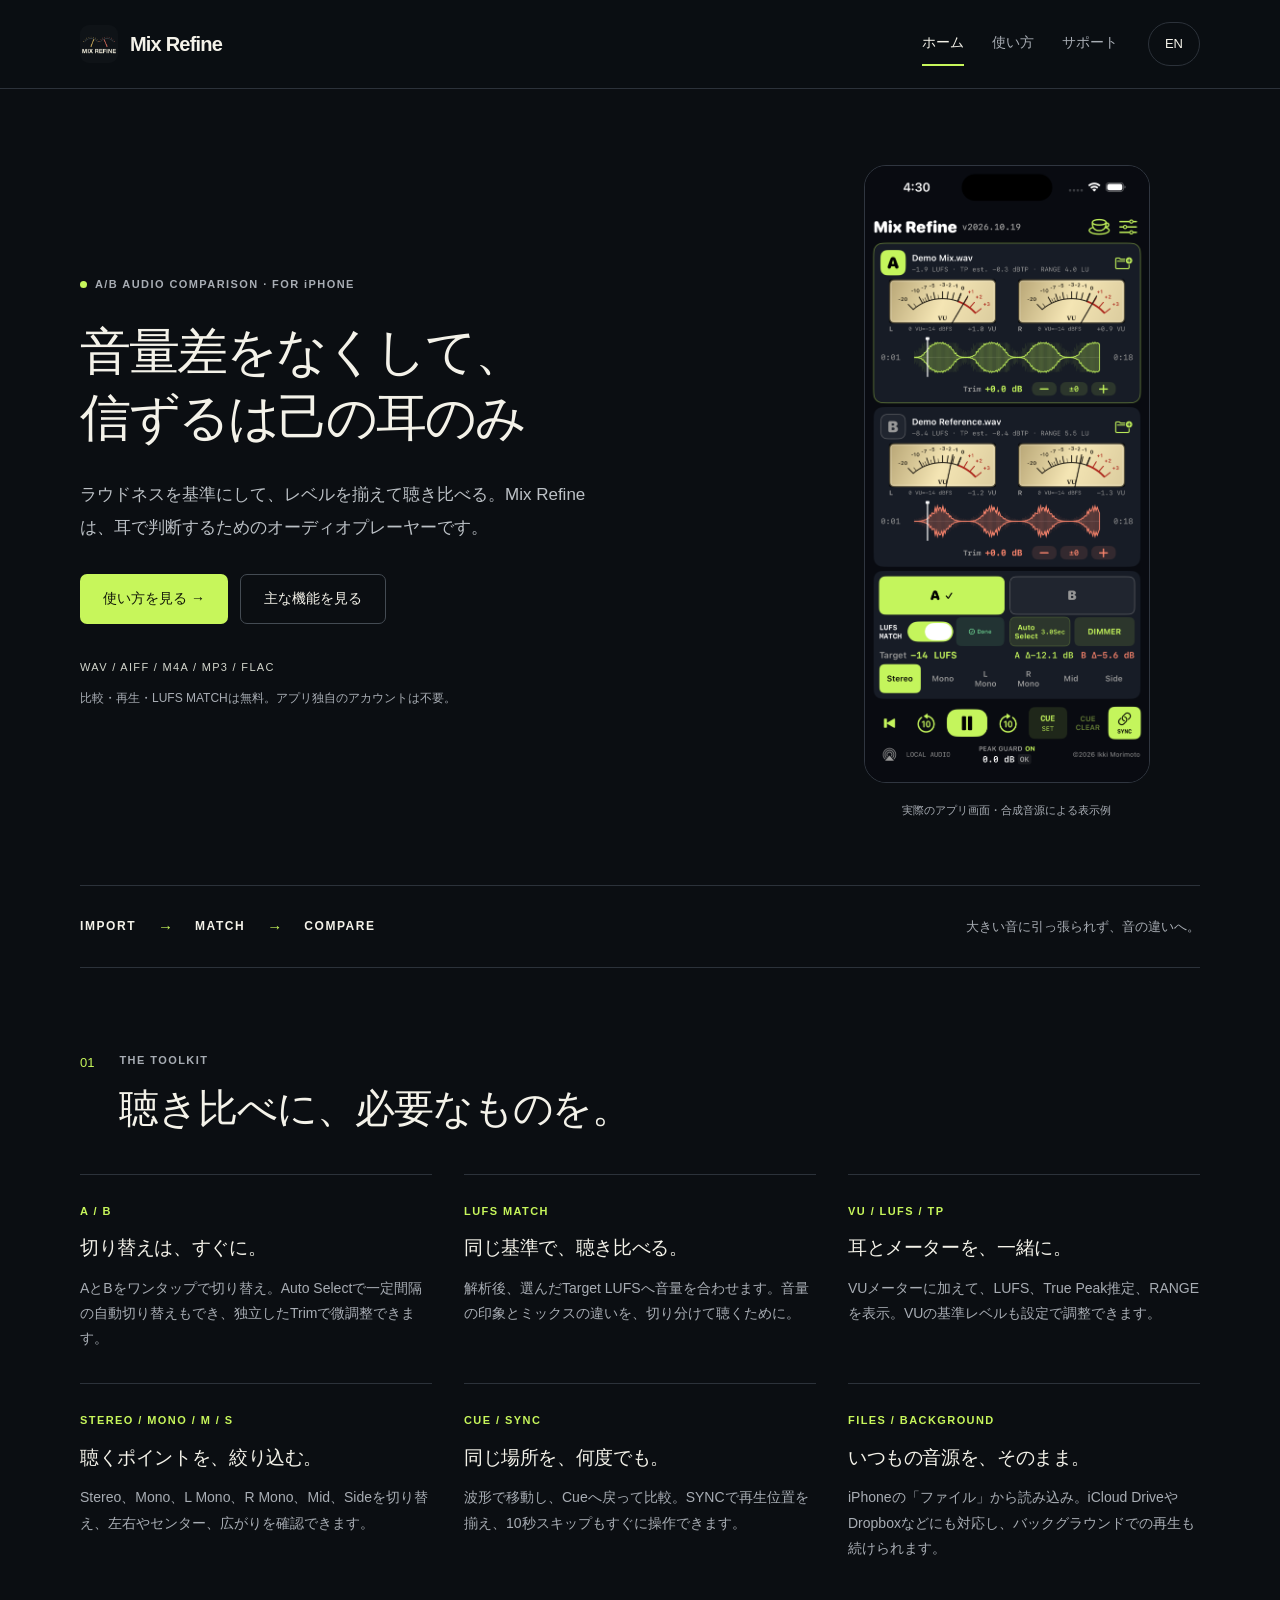
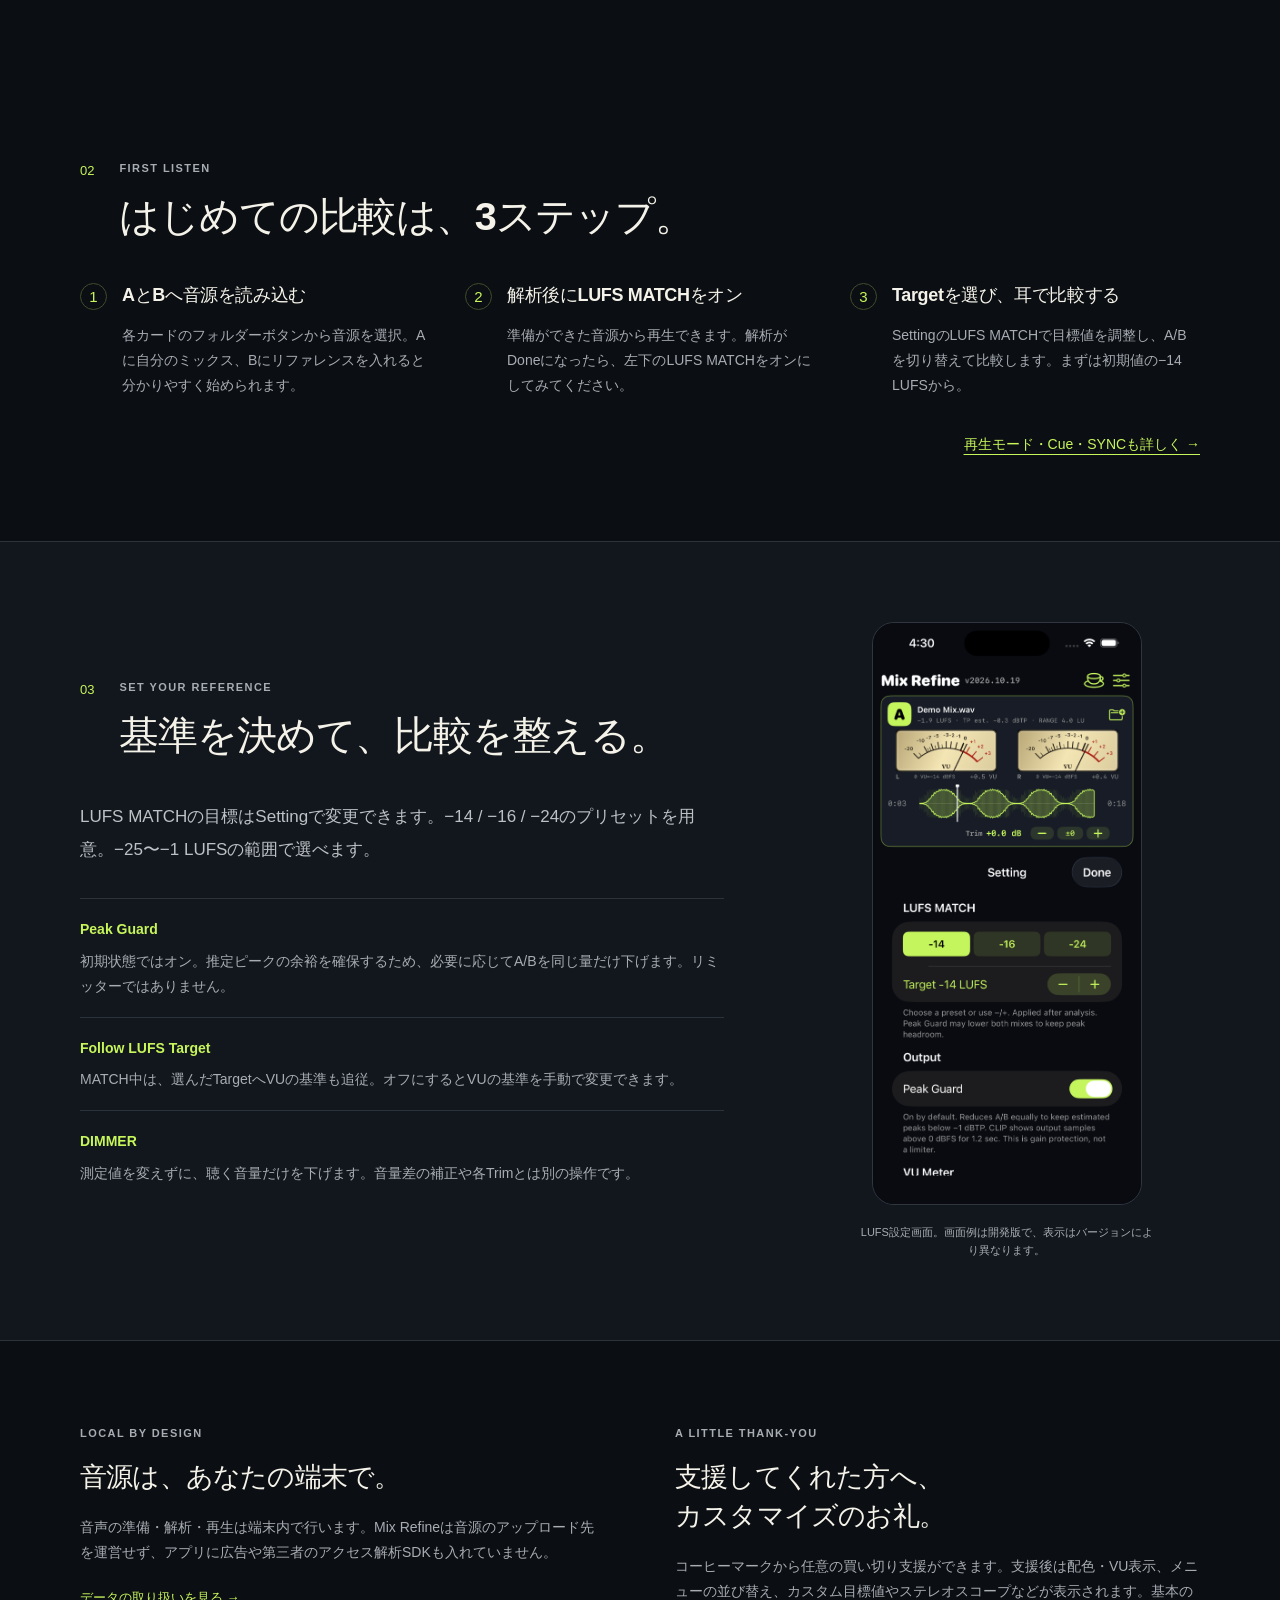
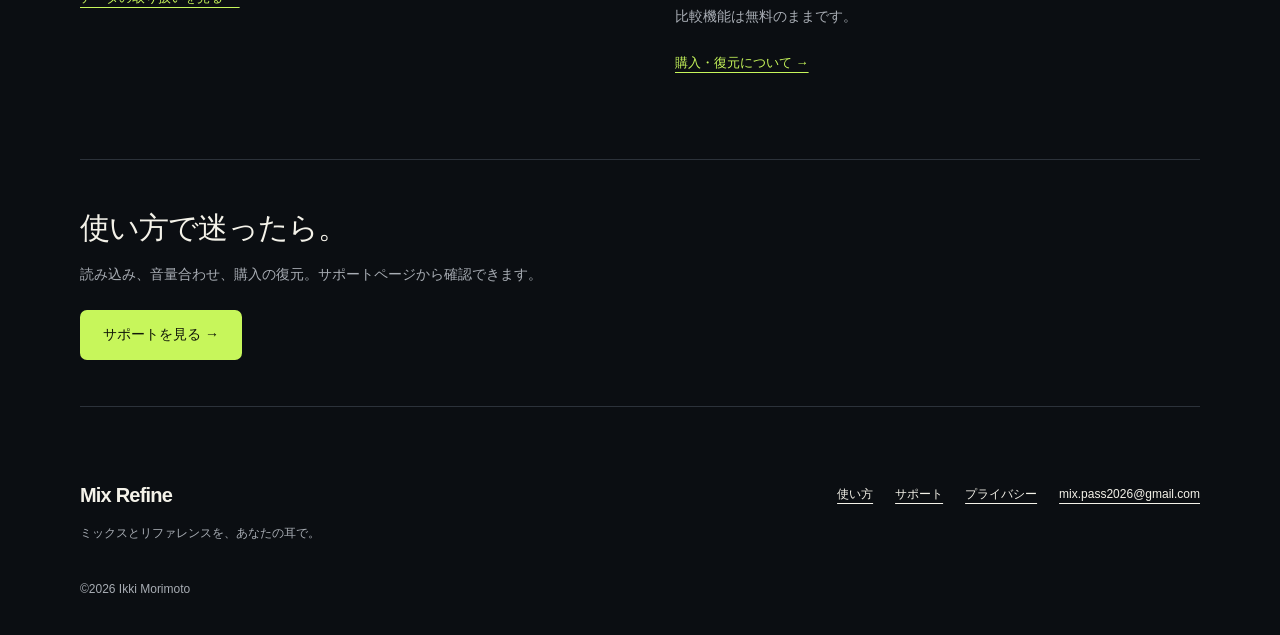
==== index.html @ e1cd9111 "Simplify VU and LUFS feature descriptions" ====
<!doctype html>
<html lang="ja"><head><meta charset="utf-8"><meta name="viewport" content="width=device-width,initial-scale=1"><meta name="color-scheme" content="dark"><title>Mix Refine — A/B Audio & Loudness Comparison</title><meta name="description" content="Mix Refineの主な機能と使い方。iPhoneでA/B音源をLUFSで音量合わせし、VU・Mono・Mid/Sideで聴き比べ。"><link rel="icon" href="assets/icon.png" type="image/png"><link rel="stylesheet" href="assets/site.css?v=20261026-2"><script src="assets/site.js" defer></script></head><body><a class="skip-link" href="#main"><span data-ja="本文へ移動" data-en="Skip to content">本文へ移動</span></a><header class="site-header"><div class="nav-wrap"><a class="brand" href="index.html"><img src="assets/icon.png" width="38" height="38" alt=""><span>Mix Refine</span></a><nav aria-label="Main navigation"><a href="index.html" aria-current="page"><span data-ja="ホーム" data-en="Home">ホーム</span></a><a href="guide.html"><span data-ja="使い方" data-en="How to use">使い方</span></a><a href="support.html"><span data-ja="サポート" data-en="Support">サポート</span></a></nav><button class="language" id="language-toggle" type="button" aria-label="Switch to English" hidden>EN</button></div></header><main id="main"><section class="hero section-width"><div class="hero-copy"><p class="eyebrow"><span class="status-dot"></span>A/B AUDIO COMPARISON · FOR iPHONE</p><h1 data-ja="音量差をなくして、&#10;信ずるは己の耳のみ" data-en="Hear the mix. Beyond the volume.">音量差をなくして、
信ずるは己の耳のみ</h1><p class="lead" data-ja="ラウドネスを基準にして、レベルを揃えて聴き比べる。Mix Refineは、耳で判断するためのオーディオプレーヤーです。" data-en="Import your mix and a reference, match their loudness with LUFS, and switch between them. Mix Refine is an audio player built for decisions you make by listening.">ラウドネスを基準にして、レベルを揃えて聴き比べる。Mix Refineは、耳で判断するためのオーディオプレーヤーです。</p><div class="actions"><a href="guide.html" class="button primary"><span data-ja="使い方を見る →" data-en="Explore the guide →">使い方を見る →</span></a><a href="#features" class="button secondary"><span data-ja="主な機能を見る" data-en="Discover the features">主な機能を見る</span></a></div><p class="format-line">WAV / AIFF / M4A / MP3 / FLAC</p><p class="muted small" data-ja="比較・再生・LUFS MATCHは無料。アプリ独自のアカウントは不要。" data-en="Playback, comparison and LUFS MATCH are free. No app account required.">比較・再生・LUFS MATCHは無料。アプリ独自のアカウントは不要。</p></div><figure class="hero-visual"><img class="app-screen hero-screen" src="assets/comparison.png" width="1179" height="2556" alt="Mix Refine：A/B音源、VUメーター、LUFS MATCHと再生操作 / A/B comparison with VU meters, LUFS MATCH and playback controls" loading="eager" fetchpriority="high" decoding="async"><figcaption><span data-ja="実際のアプリ画面・合成音源による表示例" data-en="Actual app screen with synthetic example audio">実際のアプリ画面・合成音源による表示例</span></figcaption></figure></section><div class="principle-strip section-width"><span>IMPORT</span><i aria-hidden="true">→</i><span>MATCH</span><i aria-hidden="true">→</i><span>COMPARE</span><p data-ja="大きい音に引っ張られず、音の違いへ。" data-en="Less volume bias. More room to listen.">大きい音に引っ張られず、音の違いへ。</p></div><section class="section-width section" id="features"><div class="section-heading"><span class="section-number">01</span><div><p class="eyebrow">THE TOOLKIT</p><h2 data-ja="聴き比べに、必要なものを。" data-en="A focused toolkit for comparison.">聴き比べに、必要なものを。</h2></div></div><div class="feature-grid"><article class="feature"><p class="eyebrow accent">A / B</p><h3 data-ja="切り替えは、すぐに。" data-en="Switch perspectives. Instantly.">切り替えは、すぐに。</h3><p data-ja="AとBをワンタップで切り替え。Auto Selectで一定間隔の自動切り替えもでき、独立したTrimで微調整できます。" data-en="Tap A or B to switch, use Auto Select to alternate at a set interval, and fine-tune each track with independent Trim.">AとBをワンタップで切り替え。Auto Selectで一定間隔の自動切り替えもでき、独立したTrimで微調整できます。</p></article><article class="feature"><p class="eyebrow accent">LUFS MATCH</p><h3 data-ja="同じ基準で、聴き比べる。" data-en="A shared loudness target.">同じ基準で、聴き比べる。</h3><p data-ja="解析後、選んだTarget LUFSへ音量を合わせます。音量の印象とミックスの違いを、切り分けて聴くために。" data-en="After analysis, match your files to a shared Target LUFS so loudness differences are less likely to dominate the comparison.">解析後、選んだTarget LUFSへ音量を合わせます。音量の印象とミックスの違いを、切り分けて聴くために。</p></article><article class="feature"><p class="eyebrow accent">VU / LUFS / TP</p><h3 data-ja="耳とメーターを、一緒に。" data-en="Keep your ears and meters together.">耳とメーターを、一緒に。</h3><p data-ja="VUメーターに加えて、LUFS、True Peak推定、RANGEを表示。VUの基準レベルも設定で調整できます。" data-en="Read VU meters alongside LUFS, estimated true peak and loudness range. Adjust the VU reference in Setting.">VUメーターに加えて、LUFS、True Peak推定、RANGEを表示。VUの基準レベルも設定で調整できます。</p></article><article class="feature"><p class="eyebrow accent">STEREO / MONO / M / S</p><h3 data-ja="聴くポイントを、絞り込む。" data-en="Listen from a different angle.">聴くポイントを、絞り込む。</h3><p data-ja="Stereo、Mono、L Mono、R Mono、Mid、Sideを切り替え、左右やセンター、広がりを確認できます。" data-en="Switch between Stereo, Mono, L Mono, R Mono, Mid and Side to explore channels, center information and stereo differences.">Stereo、Mono、L Mono、R Mono、Mid、Sideを切り替え、左右やセンター、広がりを確認できます。</p></article><article class="feature"><p class="eyebrow accent">CUE / SYNC</p><h3 data-ja="同じ場所を、何度でも。" data-en="Return to the part that matters.">同じ場所を、何度でも。</h3><p data-ja="波形で移動し、Cueへ戻って比較。SYNCで再生位置を揃え、10秒スキップもすぐに操作できます。" data-en="Seek on the waveform, return to a shared Cue, align playback with SYNC, and jump forward or back by 10 seconds.">波形で移動し、Cueへ戻って比較。SYNCで再生位置を揃え、10秒スキップもすぐに操作できます。</p></article><article class="feature"><p class="eyebrow accent">FILES / BACKGROUND</p><h3 data-ja="いつもの音源を、そのまま。" data-en="Bring the files you already use.">いつもの音源を、そのまま。</h3><p data-ja="iPhoneの「ファイル」から読み込み。iCloud DriveやDropboxなどにも対応し、バックグラウンドでの再生も続けられます。" data-en="Import through Files, including enabled providers such as iCloud Drive and Dropbox. Keep listening with background playback.">iPhoneの「ファイル」から読み込み。iCloud DriveやDropboxなどにも対応し、バックグラウンドでの再生も続けられます。</p></article></div></section><section class="section-width section"><div class="section-heading"><span class="section-number">02</span><div><p class="eyebrow">FIRST LISTEN</p><h2 data-ja="はじめての比較は、3ステップ。" data-en="Your first comparison, in three steps.">はじめての比較は、3ステップ。</h2></div></div><div class="steps-grid"><article class="step"><span class="step-count">1</span><h3 data-ja="AとBへ音源を読み込む" data-en="Import into A and B">AとBへ音源を読み込む</h3><p data-ja="各カードのフォルダーボタンから音源を選択。Aに自分のミックス、Bにリファレンスを入れると分かりやすく始められます。" data-en="Use each card’s folder button. Start with your mix in A and a reference in B.">各カードのフォルダーボタンから音源を選択。Aに自分のミックス、Bにリファレンスを入れると分かりやすく始められます。</p></article><article class="step"><span class="step-count">2</span><h3 data-ja="解析後にLUFS MATCHをオン" data-en="Turn on LUFS MATCH after analysis">解析後にLUFS MATCHをオン</h3><p data-ja="準備ができた音源から再生できます。解析がDoneになったら、左下のLUFS MATCHをオンにしてみてください。" data-en="Playback is available once preparation finishes. When analysis shows Done, try LUFS MATCH at the lower left.">準備ができた音源から再生できます。解析がDoneになったら、左下のLUFS MATCHをオンにしてみてください。</p></article><article class="step"><span class="step-count">3</span><h3 data-ja="Targetを選び、耳で比較する" data-en="Choose a target. Listen and compare.">Targetを選び、耳で比較する</h3><p data-ja="SettingのLUFS MATCHで目標値を調整し、A/Bを切り替えて比較します。まずは初期値の−14 LUFSから。" data-en="Choose a target under Setting → LUFS MATCH, then switch A/B. The default −14 LUFS is a useful place to start.">SettingのLUFS MATCHで目標値を調整し、A/Bを切り替えて比較します。まずは初期値の−14 LUFSから。</p></article></div><div class="inline-link"><a href="guide.html"><span data-ja="再生モード・Cue・SYNCも詳しく →" data-en="Explore listening modes, Cue and SYNC →">再生モード・Cue・SYNCも詳しく →</span></a></div></section><section class="settings-section"><div class="section-width settings-layout"><div><div class="section-heading"><span class="section-number">03</span><div><p class="eyebrow">SET YOUR REFERENCE</p><h2 data-ja="基準を決めて、比較を整える。" data-en="Set a reference. Refine the comparison.">基準を決めて、比較を整える。</h2></div></div><p class="lead" data-ja="LUFS MATCHの目標はSettingで変更できます。−14 / −16 / −24のプリセットを用意。−25〜−1 LUFSの範囲で選べます。" data-en="Change your target in Setting. Presets include −14, −16 and −24. The target range is −25 to −1 LUFS.">LUFS MATCHの目標はSettingで変更できます。−14 / −16 / −24のプリセットを用意。−25〜−1 LUFSの範囲で選べます。</p><dl class="definition-list"><div><dt>Peak Guard</dt><dd data-ja="初期状態ではオン。推定ピークの余裕を確保するため、必要に応じてA/Bを同じ量だけ下げます。リミッターではありません。" data-en="On by default. When needed, both tracks are reduced equally to preserve estimated peak headroom. This is not a limiter.">初期状態ではオン。推定ピークの余裕を確保するため、必要に応じてA/Bを同じ量だけ下げます。リミッターではありません。</dd></div><div><dt>Follow LUFS Target</dt><dd data-ja="MATCH中は、選んだTargetへVUの基準も追従。オフにするとVUの基準を手動で変更できます。" data-en="While MATCH is on, the VU reference follows the target. Turn this off to set the VU reference manually.">MATCH中は、選んだTargetへVUの基準も追従。オフにするとVUの基準を手動で変更できます。</dd></div><div><dt>DIMMER</dt><dd data-ja="測定値を変えずに、聴く音量だけを下げます。音量差の補正や各Trimとは別の操作です。" data-en="Lower the listening level without changing the measurements, independently of matching and individual Trim.">測定値を変えずに、聴く音量だけを下げます。音量差の補正や各Trimとは別の操作です。</dd></div></dl></div><figure><img class="app-screen " src="assets/lufs-settings.png" width="1179" height="2556" alt="SettingのLUFS MATCH：目標プリセット、Target調整、Peak Guard / LUFS target presets, target adjustment and Peak Guard" loading="lazy" decoding="async"><figcaption><span data-ja="LUFS設定画面。画面例は開発版で、表示はバージョンにより異なります。" data-en="LUFS settings. Screenshots show a development build; details may vary by version.">LUFS設定画面。画面例は開発版で、表示はバージョンにより異なります。</span></figcaption></figure></div></section><section class="section-width section closing-grid"><article><p class="eyebrow">LOCAL BY DESIGN</p><h2 data-ja="音源は、あなたの端末で。" data-en="Your audio stays on your device.">音源は、あなたの端末で。</h2><p data-ja="音声の準備・解析・再生は端末内で行います。Mix Refineは音源のアップロード先を運営せず、アプリに広告や第三者のアクセス解析SDKも入れていません。" data-en="Preparation, analysis and playback happen on your device. We do not operate an audio upload server. The app has no advertising or third-party analytics SDK.">音声の準備・解析・再生は端末内で行います。Mix Refineは音源のアップロード先を運営せず、アプリに広告や第三者のアクセス解析SDKも入れていません。</p><a href="privacy.html"><span data-ja="データの取り扱いを見る →" data-en="Read the privacy policy →">データの取り扱いを見る →</span></a></article><article><p class="eyebrow">A LITTLE THANK-YOU</p><h2 data-ja="支援してくれた方へ、カスタマイズのお礼。" data-en="A small thank-you for your support.">支援してくれた方へ、カスタマイズのお礼。</h2><p data-ja="コーヒーマークから任意の買い切り支援ができます。支援後は配色・VU表示、メニューの並び替え、カスタム目標値やステレオスコープなどが表示されます。基本の比較機能は無料のままです。" data-en="Optional one-time support is available from the coffee icon. Afterwards, gifts appear: visual styles, VU customization, menu arrangement, custom values and stereo scopes. Core comparison stays free.">コーヒーマークから任意の買い切り支援ができます。支援後は配色・VU表示、メニューの並び替え、カスタム目標値やステレオスコープなどが表示されます。基本の比較機能は無料のままです。</p><a href="support.html#purchases"><span data-ja="購入・復元について →" data-en="About purchases and restoration →">購入・復元について →</span></a></article></section><section class="contact-band section-width"><h2 data-ja="使い方で迷ったら。" data-en="Need a hand?">使い方で迷ったら。</h2><p data-ja="読み込み、音量合わせ、購入の復元。サポートページから確認できます。" data-en="Find help with importing files, matching loudness and restoring purchases.">読み込み、音量合わせ、購入の復元。サポートページから確認できます。</p><a href="support.html" class="button primary"><span data-ja="サポートを見る →" data-en="Visit support →">サポートを見る →</span></a></section></main><footer class="site-footer"><div><a class="brand" href="index.html">Mix Refine</a><p data-ja="ミックスとリファレンスを、あなたの耳で。" data-en="Your mix. Your reference. Your ears.">ミックスとリファレンスを、あなたの耳で。</p></div><div class="footer-links"><a href="guide.html"><span data-ja="使い方" data-en="How to use">使い方</span></a><a href="support.html"><span data-ja="サポート" data-en="Support">サポート</span></a><a href="privacy.html"><span data-ja="プライバシー" data-en="Privacy">プライバシー</span></a><a href="mailto:mix.pass2026@gmail.com">mix.pass2026@gmail.com</a></div><p class="copyright">©2026 Ikki Morimoto</p></footer></body></html>
---- assets/site.css ----
:root{--bg:#0b0e12;--panel:#151a22;--text:#f4f2e9;--muted:#a8adb4;--lime:#c7f65b;--line:#2c323a;--max:1120px;font-family:-apple-system,BlinkMacSystemFont,"Segoe UI","Hiragino Kaku Gothic ProN","Noto Sans JP",sans-serif;color:var(--text);background:var(--bg);font-synthesis:none}*{box-sizing:border-box}html{scroll-padding-top:95px}body{margin:0;line-height:1.8;-webkit-font-smoothing:antialiased}a{color:inherit;text-underline-offset:5px}button{font:inherit}a:focus-visible,button:focus-visible,summary:focus-visible{outline:3px solid var(--lime);outline-offset:6px}img{max-width:100%;height:auto}h1,h2,h3,p,figure,dl{margin:0}h1,h2,h3{text-wrap:balance}h1{font-size:clamp(38px,4.8vw,68px);letter-spacing:-.045em;line-height:1.3;font-weight:750}h2{font-size:clamp(27px,3.1vw,42px);letter-spacing:-.03em;line-height:1.45}h3{font-size:21px;line-height:1.6;letter-spacing:-.02em}p{overflow-wrap:break-word}.section-width{width:min(var(--max),calc(100% - 80px));margin-inline:auto}.site-header{border-bottom:1px solid var(--line);background:#0b0e12f5}.nav-wrap{width:min(var(--max),calc(100% - 80px));margin:auto;min-height:88px;display:flex;align-items:center;gap:30px}.brand{display:inline-flex;align-items:center;gap:12px;text-decoration:none;font-size:20px;font-weight:750;letter-spacing:-.04em;white-space:nowrap}.brand img{border-radius:9px}.nav-wrap nav{display:flex;gap:28px;margin-left:auto;align-items:center}.nav-wrap nav a{min-height:44px;display:flex;align-items:center;text-decoration:none;font-size:14px;color:var(--muted);border-bottom:2px solid transparent}.nav-wrap nav a[aria-current=page]{color:var(--text);border-color:var(--lime)}.language{color:var(--text);border:1px solid var(--line);border-radius:30px;padding:6px 16px;background:transparent;cursor:pointer;font-size:13px;min-height:44px;white-space:nowrap}.hero{display:grid;grid-template-columns:1.25fr .75fr;gap:90px;align-items:center;padding-block:76px 66px}.eyebrow{font-size:11px;letter-spacing:.13em;font-weight:650;color:var(--muted);line-height:1.7}.status-dot{width:7px;height:7px;background:var(--lime);border-radius:50%;display:inline-block;margin-right:8px}.hero h1{margin-top:25px;max-width:640px}.lead{color:#bcc1c6;font-size:17px;line-height:1.95;max-width:640px}.hero .lead{margin-top:26px;max-width:530px}.actions{display:flex;flex-wrap:wrap;gap:12px;margin-top:30px}.button{display:inline-flex;align-items:center;justify-content:center;min-height:50px;padding:11px 23px;border-radius:7px;text-decoration:none;font-size:14px;font-weight:650;transition:background .15s,border-color .15s}.primary{background:var(--lime);color:#111708}.primary:hover{background:#daff89}.secondary{border:1px solid #444b53;background:transparent}.secondary:hover{border-color:var(--lime)}.format-line{font-size:11px;letter-spacing:.12em;color:#d3d6cc;margin-top:34px}.small{font-size:12px}.muted{color:var(--muted)}.hero .small{margin-top:10px;max-width:440px}.hero-visual{display:flex;flex-direction:column;align-items:center;position:relative}.app-screen{display:block;width:min(100%,300px);border:1px solid #303640;border-radius:22px;background:#080b10}.hero-screen{width:min(100%,286px)}figcaption{color:var(--muted);font-size:11px;line-height:1.7;margin-top:18px;max-width:300px;text-align:center}.principle-strip{padding:27px 0;border-block:1px solid var(--line);display:flex;align-items:center;gap:22px}.principle-strip span{font-size:12px;font-weight:650;letter-spacing:.13em}.principle-strip i{font-size:15px;color:var(--lime);font-style:normal}.principle-strip p{margin-left:auto;font-size:13px;color:var(--muted)}.section{padding-block:83px}.section-heading{display:flex;align-items:flex-start;gap:25px;margin-bottom:36px}.section-number{font-size:13px;color:var(--lime);line-height:1.7;padding-top:1px;font-variant-numeric:tabular-nums}.section-heading .eyebrow{margin-bottom:10px}.feature-grid{display:grid;grid-template-columns:repeat(3,1fr);gap:0 32px}.feature{padding:27px 0 32px;border-top:1px solid var(--line)}.accent{color:var(--lime)}.feature h3{margin-block:13px 12px;font-size:19px}.feature p:not(.eyebrow){font-size:14px;color:var(--muted)}.steps-grid{display:grid;grid-template-columns:repeat(3,1fr);gap:35px}.step{position:relative;padding-left:42px}.step-count{position:absolute;left:0;top:2px;color:var(--lime);font-size:15px;border:1px solid #414d2c;border-radius:50%;width:27px;height:27px;display:flex;align-items:center;justify-content:center;line-height:1}.step h3{font-size:18px}.step p{font-size:14px;color:var(--muted);margin-top:13px}.inline-link{margin-top:34px;text-align:right;font-size:14px;color:var(--lime)}.settings-section{background:#12171d;border-block:1px solid var(--line);padding-block:80px}.settings-layout{display:grid;grid-template-columns:1.25fr .75fr;gap:90px;align-items:center}.settings-layout figure{display:flex;align-items:center;flex-direction:column}.settings-layout .app-screen{width:270px}.definition-list{margin-top:32px}.definition-list>div{border-top:1px solid var(--line);padding-block:18px}.definition-list dt{font-size:14px;font-weight:650;color:var(--lime);margin-bottom:6px}.definition-list dd{font-size:14px;color:var(--muted);margin-left:0}.closing-grid{display:grid;grid-template-columns:1fr 1fr;gap:70px}.closing-grid article>h2{font-size:27px;margin-top:15px}.closing-grid article>p:not(.eyebrow){color:var(--muted);font-size:14px;margin-block:18px}.closing-grid article>a{font-size:13px;color:var(--lime)}.contact-band{border-block:1px solid var(--line);padding-block:46px;margin-bottom:70px}.contact-band h2{font-size:30px}.contact-band p{color:var(--muted);margin-top:12px;max-width:680px;font-size:14px}.contact-band .button{margin-top:23px}.site-footer{width:min(var(--max),calc(100% - 80px));margin-inline:auto;padding-block:0 35px;display:grid;grid-template-columns:1fr 1fr;gap:24px}.site-footer p{font-size:12px;color:var(--muted);margin-top:10px}.footer-links{display:flex;align-content:flex-start;justify-content:flex-end;gap:14px 22px;flex-wrap:wrap;font-size:12px}.footer-links a{padding-block:7px;min-height:35px}.copyright{grid-column:1/-1}.page-intro{padding-block:70px 46px;border-bottom:1px solid var(--line)}.page-intro h1{font-size:clamp(34px,4.2vw,54px);margin-top:20px}.page-intro .lead{margin-top:23px}.page-intro>p:not(.eyebrow){margin-top:20px}.anchor-nav{display:flex;gap:24px;flex-wrap:wrap;margin-top:28px;color:var(--lime);font-size:14px}.anchor-nav a{padding:9px 0}.guide-section{border-bottom:1px solid var(--line);padding-block:56px;display:grid;grid-template-columns:1fr 1.2fr;gap:50px}.guide-section .section-heading{margin-bottom:0}.guide-section .section-heading h2{font-size:30px}.control-path{font-size:12px;color:var(--lime);margin-bottom:20px;line-height:1.8;overflow-wrap:anywhere}.guide-list{padding-left:22px;margin:0;font-size:15px;color:var(--muted)}.guide-list li{padding-left:7px;margin-bottom:14px}.guide-list li::marker{color:var(--lime);font-size:12px}.guide-screen{display:flex;align-items:center;flex-direction:column;background:var(--panel);padding:36px 24px;border-radius:14px;margin-block:40px 10px}.guide-screen .app-screen{width:280px}.mode-grid{display:grid;grid-template-columns:repeat(3,1fr);gap:24px}.mode-grid article{border-top:1px solid var(--line);padding-top:22px}.mode-grid h3{font-size:17px;color:var(--lime)}.mode-grid p{font-size:14px;color:var(--muted);margin-top:10px}.faq-section details{border-top:1px solid var(--line)}.faq-section details:last-child{border-bottom:1px solid var(--line)}.faq-section summary{font-size:17px;cursor:pointer;min-height:70px;padding:21px 8px;list-style-position:outside;margin-left:20px}.faq-section summary::marker{color:var(--lime);font-size:11px}.faq-section details>p{max-width:850px;color:var(--muted);font-size:15px;margin:0 20px 28px;line-height:1.95}.compact{gap:50px}.compact h3{font-size:21px}.contact-email{display:inline-block;color:var(--lime);font-size:clamp(18px,3vw,30px);margin-block:12px;overflow-wrap:anywhere}.policy{max-width:850px;padding-block:20px 70px}.policy section{padding-block:22px;border-bottom:1px solid var(--line)}.policy h2{font-size:22px}.policy p{font-size:15px;color:#b9bec5;margin-top:12px}.policy a{color:var(--lime)}.policy-intro{font-size:14px;max-width:750px;color:var(--muted)}.skip-link{position:absolute;top:-100px;left:15px;z-index:9;padding:10px;background:var(--lime);color:#111}.skip-link:focus{top:12px}::selection{background:var(--lime);color:#111}[hidden]{display:none!important}
@media(min-width:1400px){.hero{gap:110px}}@media(max-width:900px){.section-width,.nav-wrap,.site-footer{width:calc(100% - 48px)}.hero{gap:35px;grid-template-columns:1.1fr .8fr;padding-block:50px}.hero h1{font-size:44px}.hero .lead{font-size:15px}.nav-wrap{gap:18px}.nav-wrap nav{gap:18px}.feature-grid{grid-template-columns:repeat(2,1fr)}.settings-layout{gap:40px;grid-template-columns:1.1fr .8fr}.steps-grid{gap:22px}.step{padding-left:0;padding-top:43px}.closing-grid{gap:35px}.guide-section{gap:30px}.principle-strip{gap:16px}.principle-strip p{font-size:11px}.hero-visual figcaption{font-size:10px}.format-line{font-size:10px;letter-spacing:.06em}}@media(max-width:620px){.section-width,.nav-wrap,.site-footer{width:calc(100% - 40px)}.nav-wrap{min-height:80px;gap:10px;flex-wrap:wrap;padding-block:14px}.brand{font-size:18px;gap:8px}.brand img{width:30px;height:30px}.nav-wrap nav{order:3;width:100%;justify-content:space-between;margin:0;gap:14px}.nav-wrap nav a{min-height:36px;font-size:13px}.language{margin-left:auto;min-height:38px;padding:4px 13px}.hero{grid-template-columns:1fr;gap:40px;padding-block:44px 36px}.hero h1{font-size:43px;max-width:480px}.hero .lead{font-size:15px;margin-top:22px}.hero .eyebrow{font-size:10px;letter-spacing:.09em}.hero-screen{width:265px}.hero-visual figcaption{max-width:265px}.hero .small{font-size:11px}.format-line{margin-top:27px}.actions{gap:10px;margin-top:25px}.button{padding:11px 18px;font-size:13px}.principle-strip{gap:12px;flex-wrap:wrap;padding-block:22px}.principle-strip span{font-size:11px}.principle-strip p{flex-basis:100%;margin:0;font-size:12px}.section{padding-block:52px}.section-heading{gap:16px;margin-bottom:28px}.section-heading h2{font-size:28px}.feature-grid{grid-template-columns:1fr;gap:0}.feature{padding-block:24px}.feature h3{font-size:20px}.steps-grid{grid-template-columns:1fr;gap:28px}.step{padding-left:43px;padding-top:0}.step p{margin-top:8px}.inline-link{text-align:left;font-size:13px}.settings-section{padding-block:50px}.settings-layout{grid-template-columns:1fr;gap:30px}.settings-layout .lead{font-size:15px}.settings-layout .app-screen{width:265px}.closing-grid{grid-template-columns:1fr;gap:38px}.closing-grid article>h2{font-size:27px}.contact-band{padding-block:34px;margin-bottom:45px}.contact-band h2{font-size:27px}.site-footer{grid-template-columns:1fr;gap:20px;padding-bottom:25px}.footer-links{justify-content:flex-start;gap:5px 20px}.copyright{margin:0!important}.page-intro{padding-block:42px 32px}.page-intro h1{font-size:36px}.page-intro .lead{font-size:15px}.anchor-nav{gap:16px;font-size:13px}.guide-section{grid-template-columns:1fr;gap:24px;padding-block:40px}.guide-section .section-heading h2{font-size:27px}.guide-list{font-size:14px}.guide-screen{padding:25px 15px;margin-block:28px 4px}.guide-screen .app-screen{width:250px}.mode-grid{grid-template-columns:repeat(2,1fr);gap:22px}.mode-grid p{font-size:13px}.faq-section summary{font-size:15px;padding-block:20px}.faq-section details>p{font-size:14px;margin-inline:10px}.policy{padding-bottom:45px}.policy h2{font-size:21px}.policy p{font-size:14px}.app-screen{border-radius:18px}}
@media(prefers-reduced-motion:reduce){*{scroll-behavior:auto!important;transition:none!important}}

/* Keep the Japanese headline on natural phrase boundaries at every width. */
.hero h1{font-size:clamp(36px,4vw,56px);white-space:pre-line}
@media(max-width:620px){.hero h1{font-size:36px}}
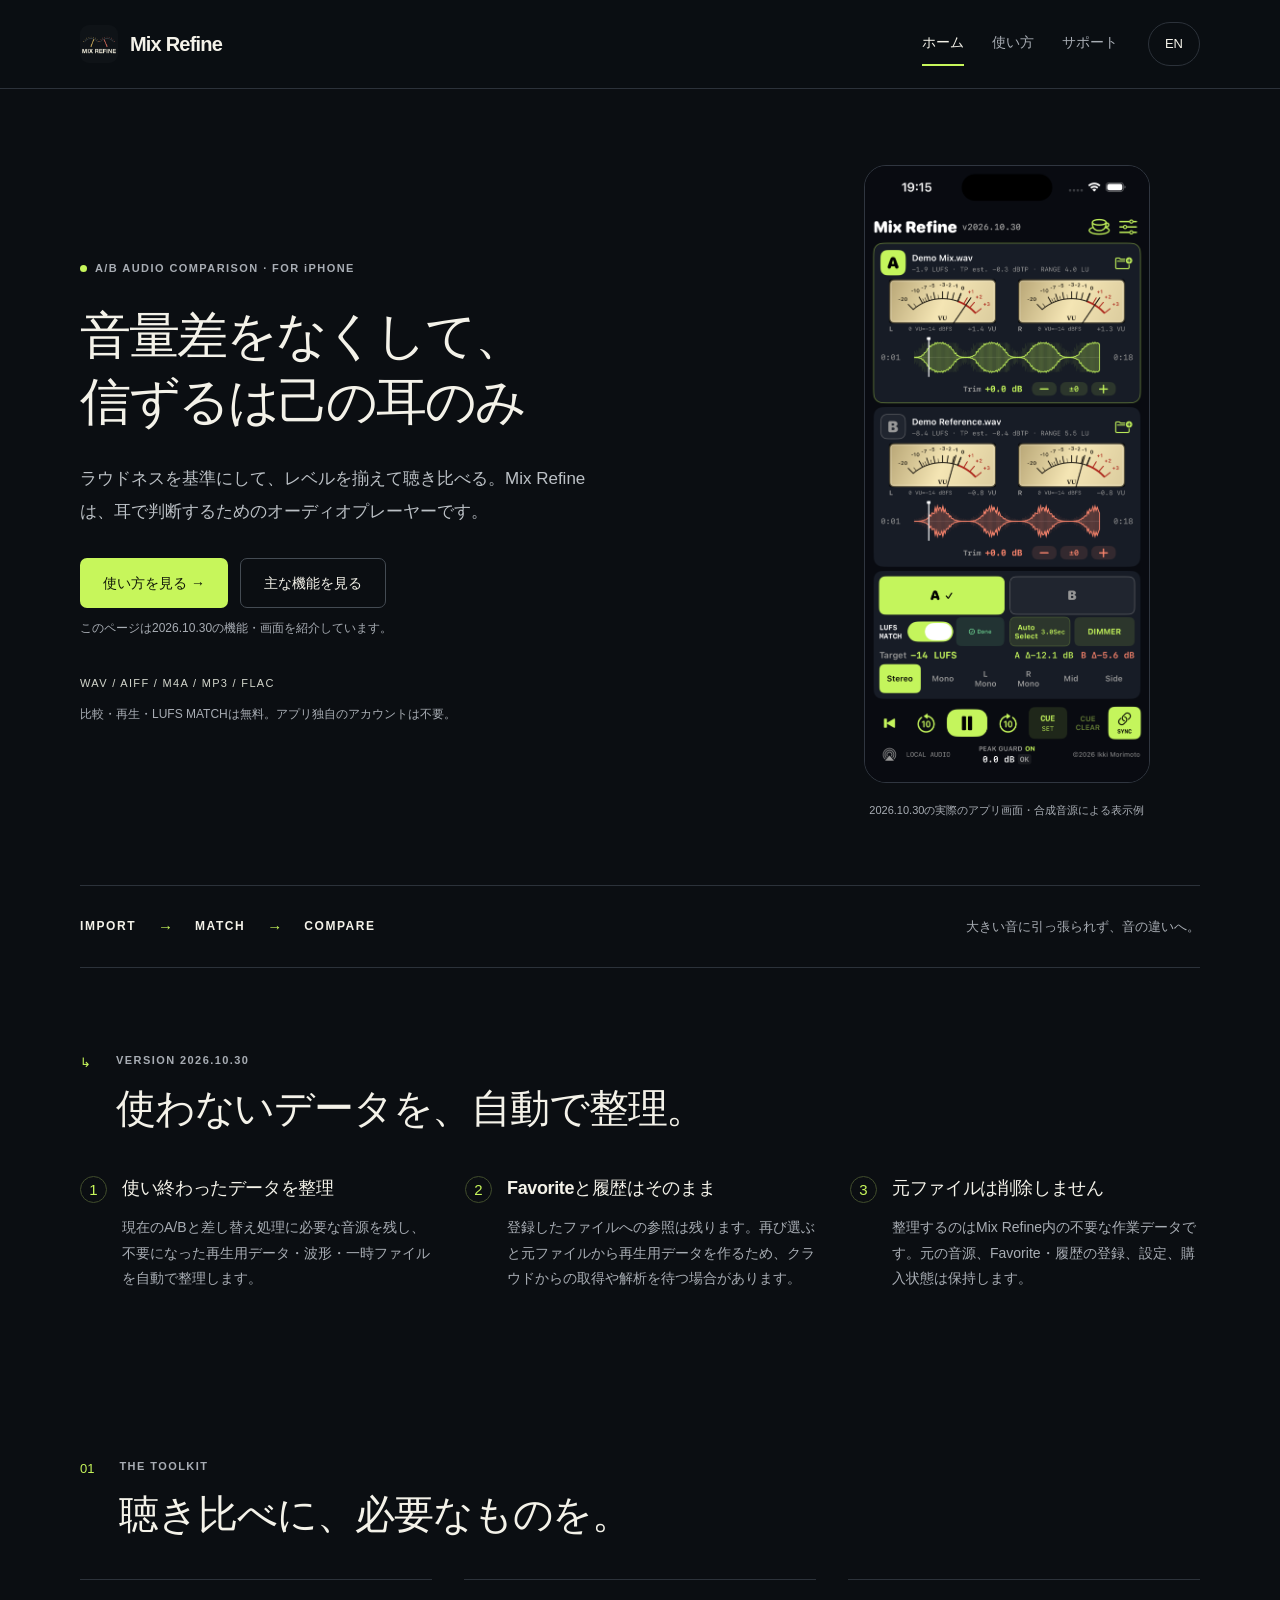
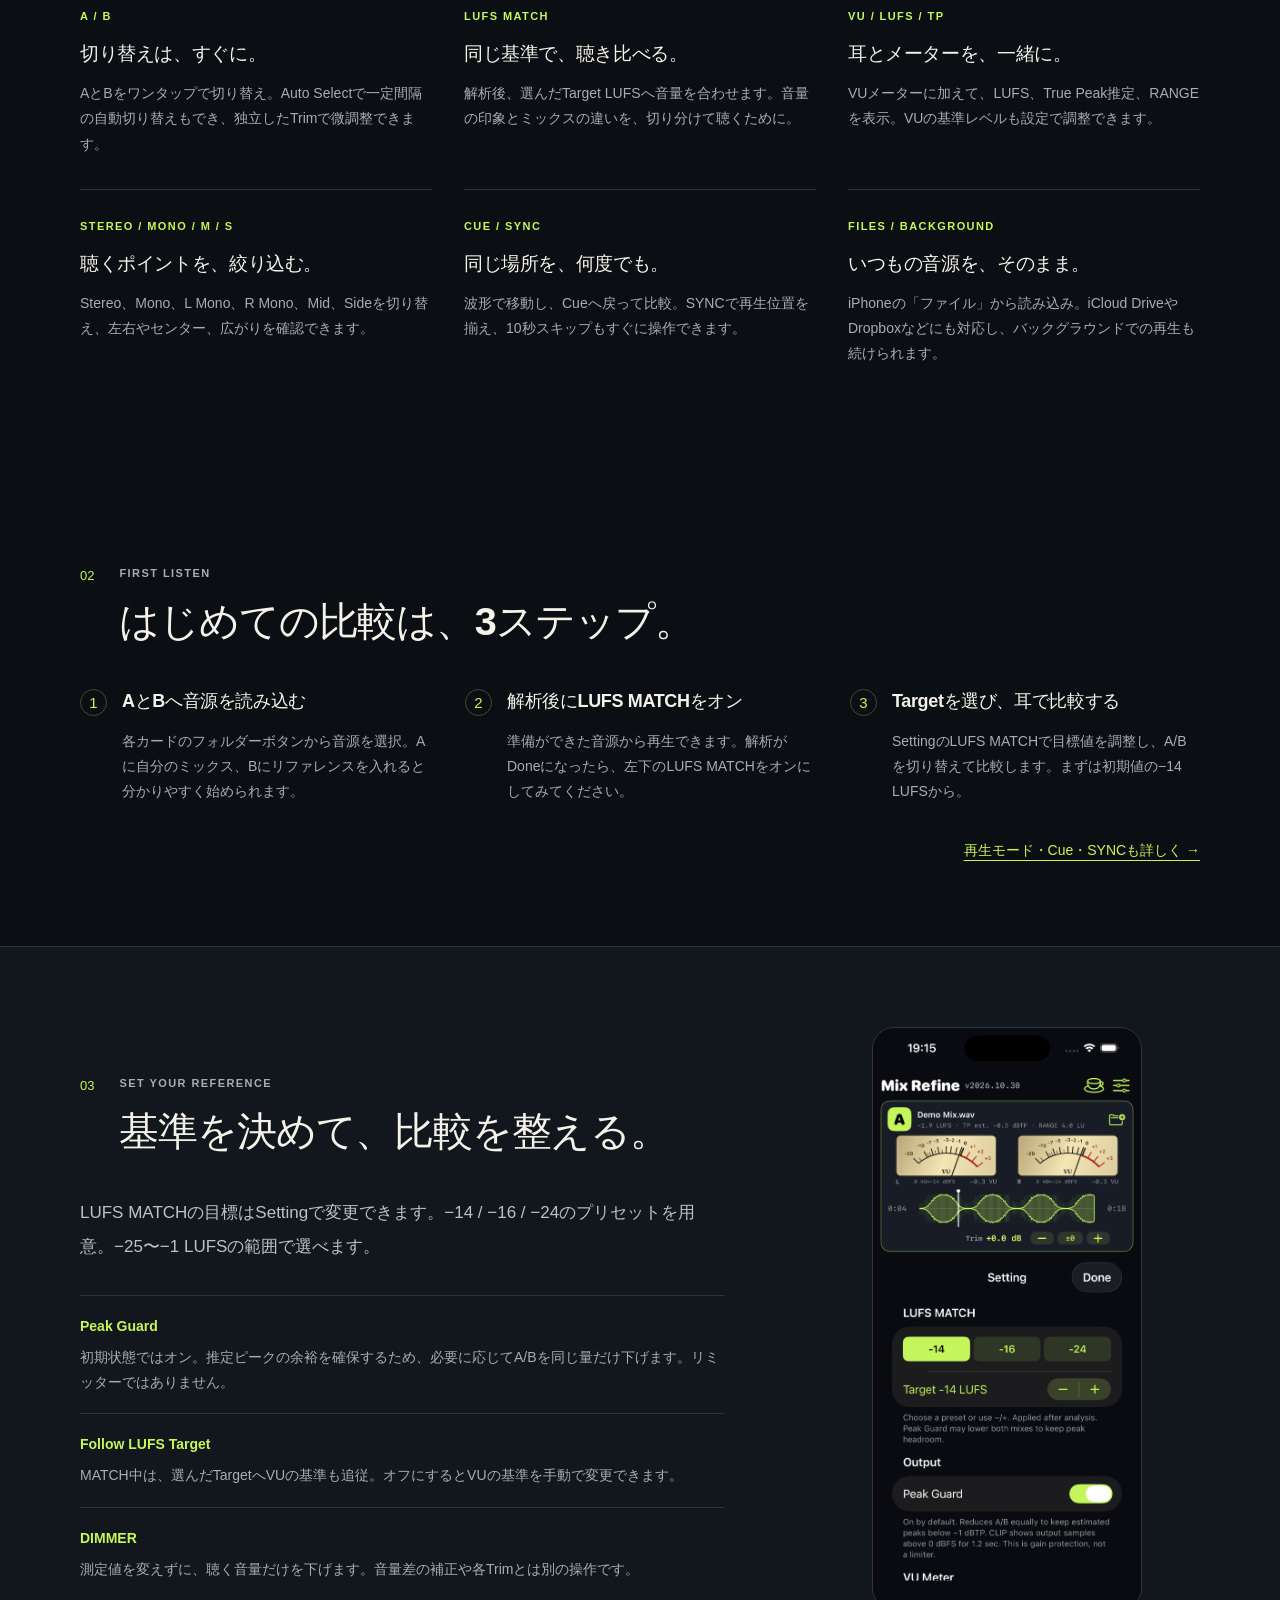
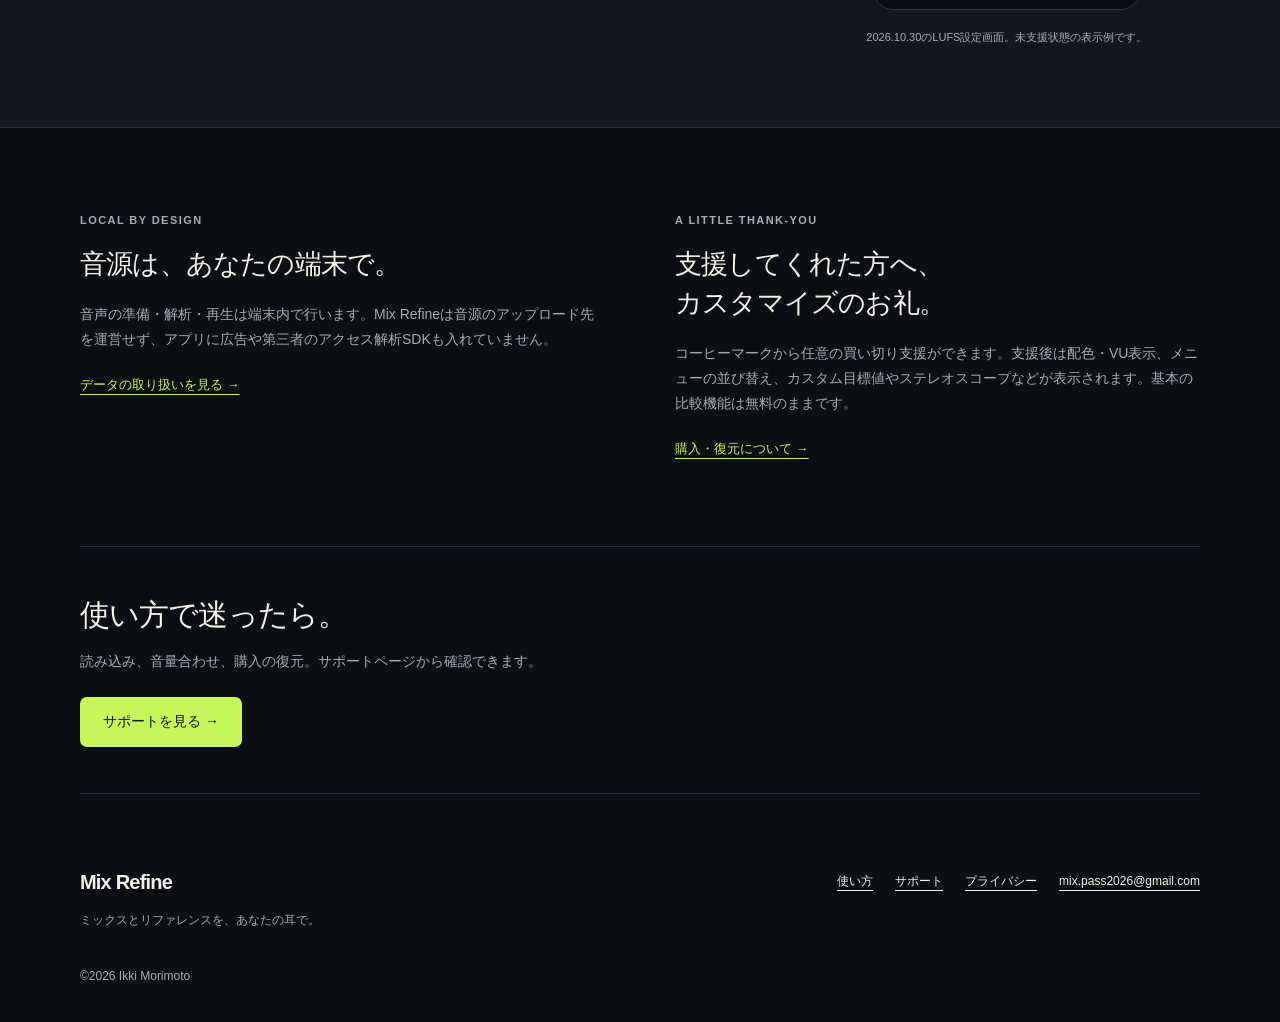
==== commit 109d1cc9: "Update website for Mix Refine 2026.10.30" ====
--- a/index.html
+++ b/index.html
@@ -1,3 +1,3 @@
 <!doctype html>
-<html lang="ja"><head><meta charset="utf-8"><meta name="viewport" content="width=device-width,initial-scale=1"><meta name="color-scheme" content="dark"><title>Mix Refine — A/B Audio & Loudness Comparison</title><meta name="description" content="Mix Refineの主な機能と使い方。iPhoneでA/B音源をLUFSで音量合わせし、VU・Mono・Mid/Sideで聴き比べ。"><link rel="icon" href="assets/icon.png" type="image/png"><link rel="stylesheet" href="assets/site.css?v=20261026-2"><script src="assets/site.js" defer></script></head><body><a class="skip-link" href="#main"><span data-ja="本文へ移動" data-en="Skip to content">本文へ移動</span></a><header class="site-header"><div class="nav-wrap"><a class="brand" href="index.html"><img src="assets/icon.png" width="38" height="38" alt=""><span>Mix Refine</span></a><nav aria-label="Main navigation"><a href="index.html" aria-current="page"><span data-ja="ホーム" data-en="Home">ホーム</span></a><a href="guide.html"><span data-ja="使い方" data-en="How to use">使い方</span></a><a href="support.html"><span data-ja="サポート" data-en="Support">サポート</span></a></nav><button class="language" id="language-toggle" type="button" aria-label="Switch to English" hidden>EN</button></div></header><main id="main"><section class="hero section-width"><div class="hero-copy"><p class="eyebrow"><span class="status-dot"></span>A/B AUDIO COMPARISON · FOR iPHONE</p><h1 data-ja="音量差をなくして、&#10;信ずるは己の耳のみ" data-en="Hear the mix. Beyond the volume.">音量差をなくして、
-信ずるは己の耳のみ</h1><p class="lead" data-ja="ラウドネスを基準にして、レベルを揃えて聴き比べる。Mix Refineは、耳で判断するためのオーディオプレーヤーです。" data-en="Import your mix and a reference, match their loudness with LUFS, and switch between them. Mix Refine is an audio player built for decisions you make by listening.">ラウドネスを基準にして、レベルを揃えて聴き比べる。Mix Refineは、耳で判断するためのオーディオプレーヤーです。</p><div class="actions"><a href="guide.html" class="button primary"><span data-ja="使い方を見る →" data-en="Explore the guide →">使い方を見る →</span></a><a href="#features" class="button secondary"><span data-ja="主な機能を見る" data-en="Discover the features">主な機能を見る</span></a></div><p class="format-line">WAV / AIFF / M4A / MP3 / FLAC</p><p class="muted small" data-ja="比較・再生・LUFS MATCHは無料。アプリ独自のアカウントは不要。" data-en="Playback, comparison and LUFS MATCH are free. No app account required.">比較・再生・LUFS MATCHは無料。アプリ独自のアカウントは不要。</p></div><figure class="hero-visual"><img class="app-screen hero-screen" src="assets/comparison.png" width="1179" height="2556" alt="Mix Refine：A/B音源、VUメーター、LUFS MATCHと再生操作 / A/B comparison with VU meters, LUFS MATCH and playback controls" loading="eager" fetchpriority="high" decoding="async"><figcaption><span data-ja="実際のアプリ画面・合成音源による表示例" data-en="Actual app screen with synthetic example audio">実際のアプリ画面・合成音源による表示例</span></figcaption></figure></section><div class="principle-strip section-width"><span>IMPORT</span><i aria-hidden="true">→</i><span>MATCH</span><i aria-hidden="true">→</i><span>COMPARE</span><p data-ja="大きい音に引っ張られず、音の違いへ。" data-en="Less volume bias. More room to listen.">大きい音に引っ張られず、音の違いへ。</p></div><section class="section-width section" id="features"><div class="section-heading"><span class="section-number">01</span><div><p class="eyebrow">THE TOOLKIT</p><h2 data-ja="聴き比べに、必要なものを。" data-en="A focused toolkit for comparison.">聴き比べに、必要なものを。</h2></div></div><div class="feature-grid"><article class="feature"><p class="eyebrow accent">A / B</p><h3 data-ja="切り替えは、すぐに。" data-en="Switch perspectives. Instantly.">切り替えは、すぐに。</h3><p data-ja="AとBをワンタップで切り替え。Auto Selectで一定間隔の自動切り替えもでき、独立したTrimで微調整できます。" data-en="Tap A or B to switch, use Auto Select to alternate at a set interval, and fine-tune each track with independent Trim.">AとBをワンタップで切り替え。Auto Selectで一定間隔の自動切り替えもでき、独立したTrimで微調整できます。</p></article><article class="feature"><p class="eyebrow accent">LUFS MATCH</p><h3 data-ja="同じ基準で、聴き比べる。" data-en="A shared loudness target.">同じ基準で、聴き比べる。</h3><p data-ja="解析後、選んだTarget LUFSへ音量を合わせます。音量の印象とミックスの違いを、切り分けて聴くために。" data-en="After analysis, match your files to a shared Target LUFS so loudness differences are less likely to dominate the comparison.">解析後、選んだTarget LUFSへ音量を合わせます。音量の印象とミックスの違いを、切り分けて聴くために。</p></article><article class="feature"><p class="eyebrow accent">VU / LUFS / TP</p><h3 data-ja="耳とメーターを、一緒に。" data-en="Keep your ears and meters together.">耳とメーターを、一緒に。</h3><p data-ja="VUメーターに加えて、LUFS、True Peak推定、RANGEを表示。VUの基準レベルも設定で調整できます。" data-en="Read VU meters alongside LUFS, estimated true peak and loudness range. Adjust the VU reference in Setting.">VUメーターに加えて、LUFS、True Peak推定、RANGEを表示。VUの基準レベルも設定で調整できます。</p></article><article class="feature"><p class="eyebrow accent">STEREO / MONO / M / S</p><h3 data-ja="聴くポイントを、絞り込む。" data-en="Listen from a different angle.">聴くポイントを、絞り込む。</h3><p data-ja="Stereo、Mono、L Mono、R Mono、Mid、Sideを切り替え、左右やセンター、広がりを確認できます。" data-en="Switch between Stereo, Mono, L Mono, R Mono, Mid and Side to explore channels, center information and stereo differences.">Stereo、Mono、L Mono、R Mono、Mid、Sideを切り替え、左右やセンター、広がりを確認できます。</p></article><article class="feature"><p class="eyebrow accent">CUE / SYNC</p><h3 data-ja="同じ場所を、何度でも。" data-en="Return to the part that matters.">同じ場所を、何度でも。</h3><p data-ja="波形で移動し、Cueへ戻って比較。SYNCで再生位置を揃え、10秒スキップもすぐに操作できます。" data-en="Seek on the waveform, return to a shared Cue, align playback with SYNC, and jump forward or back by 10 seconds.">波形で移動し、Cueへ戻って比較。SYNCで再生位置を揃え、10秒スキップもすぐに操作できます。</p></article><article class="feature"><p class="eyebrow accent">FILES / BACKGROUND</p><h3 data-ja="いつもの音源を、そのまま。" data-en="Bring the files you already use.">いつもの音源を、そのまま。</h3><p data-ja="iPhoneの「ファイル」から読み込み。iCloud DriveやDropboxなどにも対応し、バックグラウンドでの再生も続けられます。" data-en="Import through Files, including enabled providers such as iCloud Drive and Dropbox. Keep listening with background playback.">iPhoneの「ファイル」から読み込み。iCloud DriveやDropboxなどにも対応し、バックグラウンドでの再生も続けられます。</p></article></div></section><section class="section-width section"><div class="section-heading"><span class="section-number">02</span><div><p class="eyebrow">FIRST LISTEN</p><h2 data-ja="はじめての比較は、3ステップ。" data-en="Your first comparison, in three steps.">はじめての比較は、3ステップ。</h2></div></div><div class="steps-grid"><article class="step"><span class="step-count">1</span><h3 data-ja="AとBへ音源を読み込む" data-en="Import into A and B">AとBへ音源を読み込む</h3><p data-ja="各カードのフォルダーボタンから音源を選択。Aに自分のミックス、Bにリファレンスを入れると分かりやすく始められます。" data-en="Use each card’s folder button. Start with your mix in A and a reference in B.">各カードのフォルダーボタンから音源を選択。Aに自分のミックス、Bにリファレンスを入れると分かりやすく始められます。</p></article><article class="step"><span class="step-count">2</span><h3 data-ja="解析後にLUFS MATCHをオン" data-en="Turn on LUFS MATCH after analysis">解析後にLUFS MATCHをオン</h3><p data-ja="準備ができた音源から再生できます。解析がDoneになったら、左下のLUFS MATCHをオンにしてみてください。" data-en="Playback is available once preparation finishes. When analysis shows Done, try LUFS MATCH at the lower left.">準備ができた音源から再生できます。解析がDoneになったら、左下のLUFS MATCHをオンにしてみてください。</p></article><article class="step"><span class="step-count">3</span><h3 data-ja="Targetを選び、耳で比較する" data-en="Choose a target. Listen and compare.">Targetを選び、耳で比較する</h3><p data-ja="SettingのLUFS MATCHで目標値を調整し、A/Bを切り替えて比較します。まずは初期値の−14 LUFSから。" data-en="Choose a target under Setting → LUFS MATCH, then switch A/B. The default −14 LUFS is a useful place to start.">SettingのLUFS MATCHで目標値を調整し、A/Bを切り替えて比較します。まずは初期値の−14 LUFSから。</p></article></div><div class="inline-link"><a href="guide.html"><span data-ja="再生モード・Cue・SYNCも詳しく →" data-en="Explore listening modes, Cue and SYNC →">再生モード・Cue・SYNCも詳しく →</span></a></div></section><section class="settings-section"><div class="section-width settings-layout"><div><div class="section-heading"><span class="section-number">03</span><div><p class="eyebrow">SET YOUR REFERENCE</p><h2 data-ja="基準を決めて、比較を整える。" data-en="Set a reference. Refine the comparison.">基準を決めて、比較を整える。</h2></div></div><p class="lead" data-ja="LUFS MATCHの目標はSettingで変更できます。−14 / −16 / −24のプリセットを用意。−25〜−1 LUFSの範囲で選べます。" data-en="Change your target in Setting. Presets include −14, −16 and −24. The target range is −25 to −1 LUFS.">LUFS MATCHの目標はSettingで変更できます。−14 / −16 / −24のプリセットを用意。−25〜−1 LUFSの範囲で選べます。</p><dl class="definition-list"><div><dt>Peak Guard</dt><dd data-ja="初期状態ではオン。推定ピークの余裕を確保するため、必要に応じてA/Bを同じ量だけ下げます。リミッターではありません。" data-en="On by default. When needed, both tracks are reduced equally to preserve estimated peak headroom. This is not a limiter.">初期状態ではオン。推定ピークの余裕を確保するため、必要に応じてA/Bを同じ量だけ下げます。リミッターではありません。</dd></div><div><dt>Follow LUFS Target</dt><dd data-ja="MATCH中は、選んだTargetへVUの基準も追従。オフにするとVUの基準を手動で変更できます。" data-en="While MATCH is on, the VU reference follows the target. Turn this off to set the VU reference manually.">MATCH中は、選んだTargetへVUの基準も追従。オフにするとVUの基準を手動で変更できます。</dd></div><div><dt>DIMMER</dt><dd data-ja="測定値を変えずに、聴く音量だけを下げます。音量差の補正や各Trimとは別の操作です。" data-en="Lower the listening level without changing the measurements, independently of matching and individual Trim.">測定値を変えずに、聴く音量だけを下げます。音量差の補正や各Trimとは別の操作です。</dd></div></dl></div><figure><img class="app-screen " src="assets/lufs-settings.png" width="1179" height="2556" alt="SettingのLUFS MATCH：目標プリセット、Target調整、Peak Guard / LUFS target presets, target adjustment and Peak Guard" loading="lazy" decoding="async"><figcaption><span data-ja="LUFS設定画面。画面例は開発版で、表示はバージョンにより異なります。" data-en="LUFS settings. Screenshots show a development build; details may vary by version.">LUFS設定画面。画面例は開発版で、表示はバージョンにより異なります。</span></figcaption></figure></div></section><section class="section-width section closing-grid"><article><p class="eyebrow">LOCAL BY DESIGN</p><h2 data-ja="音源は、あなたの端末で。" data-en="Your audio stays on your device.">音源は、あなたの端末で。</h2><p data-ja="音声の準備・解析・再生は端末内で行います。Mix Refineは音源のアップロード先を運営せず、アプリに広告や第三者のアクセス解析SDKも入れていません。" data-en="Preparation, analysis and playback happen on your device. We do not operate an audio upload server. The app has no advertising or third-party analytics SDK.">音声の準備・解析・再生は端末内で行います。Mix Refineは音源のアップロード先を運営せず、アプリに広告や第三者のアクセス解析SDKも入れていません。</p><a href="privacy.html"><span data-ja="データの取り扱いを見る →" data-en="Read the privacy policy →">データの取り扱いを見る →</span></a></article><article><p class="eyebrow">A LITTLE THANK-YOU</p><h2 data-ja="支援してくれた方へ、カスタマイズのお礼。" data-en="A small thank-you for your support.">支援してくれた方へ、カスタマイズのお礼。</h2><p data-ja="コーヒーマークから任意の買い切り支援ができます。支援後は配色・VU表示、メニューの並び替え、カスタム目標値やステレオスコープなどが表示されます。基本の比較機能は無料のままです。" data-en="Optional one-time support is available from the coffee icon. Afterwards, gifts appear: visual styles, VU customization, menu arrangement, custom values and stereo scopes. Core comparison stays free.">コーヒーマークから任意の買い切り支援ができます。支援後は配色・VU表示、メニューの並び替え、カスタム目標値やステレオスコープなどが表示されます。基本の比較機能は無料のままです。</p><a href="support.html#purchases"><span data-ja="購入・復元について →" data-en="About purchases and restoration →">購入・復元について →</span></a></article></section><section class="contact-band section-width"><h2 data-ja="使い方で迷ったら。" data-en="Need a hand?">使い方で迷ったら。</h2><p data-ja="読み込み、音量合わせ、購入の復元。サポートページから確認できます。" data-en="Find help with importing files, matching loudness and restoring purchases.">読み込み、音量合わせ、購入の復元。サポートページから確認できます。</p><a href="support.html" class="button primary"><span data-ja="サポートを見る →" data-en="Visit support →">サポートを見る →</span></a></section></main><footer class="site-footer"><div><a class="brand" href="index.html">Mix Refine</a><p data-ja="ミックスとリファレンスを、あなたの耳で。" data-en="Your mix. Your reference. Your ears.">ミックスとリファレンスを、あなたの耳で。</p></div><div class="footer-links"><a href="guide.html"><span data-ja="使い方" data-en="How to use">使い方</span></a><a href="support.html"><span data-ja="サポート" data-en="Support">サポート</span></a><a href="privacy.html"><span data-ja="プライバシー" data-en="Privacy">プライバシー</span></a><a href="mailto:mix.pass2026@gmail.com">mix.pass2026@gmail.com</a></div><p class="copyright">©2026 Ikki Morimoto</p></footer></body></html>
+<html lang="ja"><head><meta charset="utf-8"><meta name="viewport" content="width=device-width,initial-scale=1"><meta name="color-scheme" content="dark"><title>Mix Refine — A/B Audio & Loudness Comparison</title><meta name="description" content="Mix Refineの主な機能と使い方。iPhoneでA/B音源をLUFSで音量合わせし、VU・Mono・Mid/Sideで聴き比べ。"><link rel="icon" href="assets/icon.png" type="image/png"><link rel="stylesheet" href="assets/site.css?v=20261105-1030"><script src="assets/site.js" defer></script></head><body><a class="skip-link" href="#main"><span data-ja="本文へ移動" data-en="Skip to content">本文へ移動</span></a><header class="site-header"><div class="nav-wrap"><a class="brand" href="index.html"><img src="assets/icon.png" width="38" height="38" alt=""><span>Mix Refine</span></a><nav aria-label="Main navigation"><a href="index.html" aria-current="page"><span data-ja="ホーム" data-en="Home">ホーム</span></a><a href="guide.html"><span data-ja="使い方" data-en="How to use">使い方</span></a><a href="support.html"><span data-ja="サポート" data-en="Support">サポート</span></a></nav><button class="language" id="language-toggle" type="button" aria-label="Switch to English" hidden>EN</button></div></header><main id="main"><section class="hero section-width"><div class="hero-copy"><p class="eyebrow"><span class="status-dot"></span>A/B AUDIO COMPARISON · FOR iPHONE</p><h1 data-ja="音量差をなくして、&#10;信ずるは己の耳のみ" data-en="Hear the mix. Beyond the volume.">音量差をなくして、
+信ずるは己の耳のみ</h1><p class="lead" data-ja="ラウドネスを基準にして、レベルを揃えて聴き比べる。Mix Refineは、耳で判断するためのオーディオプレーヤーです。" data-en="Import your mix and a reference, match their loudness with LUFS, and switch between them. Mix Refine is an audio player built for decisions you make by listening.">ラウドネスを基準にして、レベルを揃えて聴き比べる。Mix Refineは、耳で判断するためのオーディオプレーヤーです。</p><div class="actions"><a href="guide.html" class="button primary"><span data-ja="使い方を見る →" data-en="Explore the guide →">使い方を見る →</span></a><a href="#features" class="button secondary"><span data-ja="主な機能を見る" data-en="Discover the features">主な機能を見る</span></a></div><p class="muted small" data-ja="このページは2026.10.30の機能・画面を紹介しています。" data-en="This page describes the features and screens in version 2026.10.30.">このページは2026.10.30の機能・画面を紹介しています。</p><p class="format-line">WAV / AIFF / M4A / MP3 / FLAC</p><p class="muted small" data-ja="比較・再生・LUFS MATCHは無料。アプリ独自のアカウントは不要。" data-en="Playback, comparison and LUFS MATCH are free. No app account required.">比較・再生・LUFS MATCHは無料。アプリ独自のアカウントは不要。</p></div><figure class="hero-visual"><img class="app-screen hero-screen" src="assets/comparison.png?v=20261030" width="1179" height="2556" alt="Mix Refine：A/B音源、VUメーター、LUFS MATCHと再生操作 / A/B comparison with VU meters, LUFS MATCH and playback controls" loading="eager" fetchpriority="high" decoding="async"><figcaption><span data-ja="2026.10.30の実際のアプリ画面・合成音源による表示例" data-en="Actual version 2026.10.30 screen with synthetic example audio">2026.10.30の実際のアプリ画面・合成音源による表示例</span></figcaption></figure></section><div class="principle-strip section-width"><span>IMPORT</span><i aria-hidden="true">→</i><span>MATCH</span><i aria-hidden="true">→</i><span>COMPARE</span><p data-ja="大きい音に引っ張られず、音の違いへ。" data-en="Less volume bias. More room to listen.">大きい音に引っ張られず、音の違いへ。</p></div><section class="section-width section" id="updates"><div class="section-heading"><span class="section-number">↳</span><div><p class="eyebrow">VERSION 2026.10.30</p><h2 data-ja="使わないデータを、自動で整理。" data-en="Switch files without keeping old playback data.">使わないデータを、自動で整理。</h2></div></div><div class="steps-grid"><article class="step"><span class="step-count">1</span><h3 data-ja="使い終わったデータを整理" data-en="Clean up after comparison">使い終わったデータを整理</h3><p data-ja="現在のA/Bと差し替え処理に必要な音源を残し、不要になった再生用データ・波形・一時ファイルを自動で整理します。" data-en="The app keeps playback data needed for the current A/B tracks and replacements, and automatically cleans up unused playback data, waveforms and temporary files.">現在のA/Bと差し替え処理に必要な音源を残し、不要になった再生用データ・波形・一時ファイルを自動で整理します。</p></article><article class="step"><span class="step-count">2</span><h3 data-ja="Favoriteと履歴はそのまま" data-en="Keep Favorites and Recents">Favoriteと履歴はそのまま</h3><p data-ja="登録したファイルへの参照は残ります。再び選ぶと元ファイルから再生用データを作るため、クラウドからの取得や解析を待つ場合があります。" data-en="Your saved file references remain. Selecting an older file prepares playback data again from the original; cloud retrieval and analysis may take time.">登録したファイルへの参照は残ります。再び選ぶと元ファイルから再生用データを作るため、クラウドからの取得や解析を待つ場合があります。</p></article><article class="step"><span class="step-count">3</span><h3 data-ja="元ファイルは削除しません" data-en="Your originals remain">元ファイルは削除しません</h3><p data-ja="整理するのはMix Refine内の不要な作業データです。元の音源、Favorite・履歴の登録、設定、購入状態は保持します。" data-en="Cleanup affects unused working data inside Mix Refine. Original files, Favorite and Recent entries, settings and purchase status are preserved.">整理するのはMix Refine内の不要な作業データです。元の音源、Favorite・履歴の登録、設定、購入状態は保持します。</p></article></div></section><section class="section-width section" id="features"><div class="section-heading"><span class="section-number">01</span><div><p class="eyebrow">THE TOOLKIT</p><h2 data-ja="聴き比べに、必要なものを。" data-en="A focused toolkit for comparison.">聴き比べに、必要なものを。</h2></div></div><div class="feature-grid"><article class="feature"><p class="eyebrow accent">A / B</p><h3 data-ja="切り替えは、すぐに。" data-en="Switch perspectives. Instantly.">切り替えは、すぐに。</h3><p data-ja="AとBをワンタップで切り替え。Auto Selectで一定間隔の自動切り替えもでき、独立したTrimで微調整できます。" data-en="Tap A or B to switch, use Auto Select to alternate at a set interval, and fine-tune each track with independent Trim.">AとBをワンタップで切り替え。Auto Selectで一定間隔の自動切り替えもでき、独立したTrimで微調整できます。</p></article><article class="feature"><p class="eyebrow accent">LUFS MATCH</p><h3 data-ja="同じ基準で、聴き比べる。" data-en="A shared loudness target.">同じ基準で、聴き比べる。</h3><p data-ja="解析後、選んだTarget LUFSへ音量を合わせます。音量の印象とミックスの違いを、切り分けて聴くために。" data-en="After analysis, match your files to a shared Target LUFS so loudness differences are less likely to dominate the comparison.">解析後、選んだTarget LUFSへ音量を合わせます。音量の印象とミックスの違いを、切り分けて聴くために。</p></article><article class="feature"><p class="eyebrow accent">VU / LUFS / TP</p><h3 data-ja="耳とメーターを、一緒に。" data-en="Keep your ears and meters together.">耳とメーターを、一緒に。</h3><p data-ja="VUメーターに加えて、LUFS、True Peak推定、RANGEを表示。VUの基準レベルも設定で調整できます。" data-en="Read VU meters alongside LUFS, estimated true peak and loudness range. Adjust the VU reference in Setting.">VUメーターに加えて、LUFS、True Peak推定、RANGEを表示。VUの基準レベルも設定で調整できます。</p></article><article class="feature"><p class="eyebrow accent">STEREO / MONO / M / S</p><h3 data-ja="聴くポイントを、絞り込む。" data-en="Listen from a different angle.">聴くポイントを、絞り込む。</h3><p data-ja="Stereo、Mono、L Mono、R Mono、Mid、Sideを切り替え、左右やセンター、広がりを確認できます。" data-en="Switch between Stereo, Mono, L Mono, R Mono, Mid and Side to explore channels, center information and stereo differences.">Stereo、Mono、L Mono、R Mono、Mid、Sideを切り替え、左右やセンター、広がりを確認できます。</p></article><article class="feature"><p class="eyebrow accent">CUE / SYNC</p><h3 data-ja="同じ場所を、何度でも。" data-en="Return to the part that matters.">同じ場所を、何度でも。</h3><p data-ja="波形で移動し、Cueへ戻って比較。SYNCで再生位置を揃え、10秒スキップもすぐに操作できます。" data-en="Seek on the waveform, return to a shared Cue, align playback with SYNC, and jump forward or back by 10 seconds.">波形で移動し、Cueへ戻って比較。SYNCで再生位置を揃え、10秒スキップもすぐに操作できます。</p></article><article class="feature"><p class="eyebrow accent">FILES / BACKGROUND</p><h3 data-ja="いつもの音源を、そのまま。" data-en="Bring the files you already use.">いつもの音源を、そのまま。</h3><p data-ja="iPhoneの「ファイル」から読み込み。iCloud DriveやDropboxなどにも対応し、バックグラウンドでの再生も続けられます。" data-en="Import through Files, including enabled providers such as iCloud Drive and Dropbox. Keep listening with background playback.">iPhoneの「ファイル」から読み込み。iCloud DriveやDropboxなどにも対応し、バックグラウンドでの再生も続けられます。</p></article></div></section><section class="section-width section"><div class="section-heading"><span class="section-number">02</span><div><p class="eyebrow">FIRST LISTEN</p><h2 data-ja="はじめての比較は、3ステップ。" data-en="Your first comparison, in three steps.">はじめての比較は、3ステップ。</h2></div></div><div class="steps-grid"><article class="step"><span class="step-count">1</span><h3 data-ja="AとBへ音源を読み込む" data-en="Import into A and B">AとBへ音源を読み込む</h3><p data-ja="各カードのフォルダーボタンから音源を選択。Aに自分のミックス、Bにリファレンスを入れると分かりやすく始められます。" data-en="Use each card’s folder button. Start with your mix in A and a reference in B.">各カードのフォルダーボタンから音源を選択。Aに自分のミックス、Bにリファレンスを入れると分かりやすく始められます。</p></article><article class="step"><span class="step-count">2</span><h3 data-ja="解析後にLUFS MATCHをオン" data-en="Turn on LUFS MATCH after analysis">解析後にLUFS MATCHをオン</h3><p data-ja="準備ができた音源から再生できます。解析がDoneになったら、左下のLUFS MATCHをオンにしてみてください。" data-en="Playback is available once preparation finishes. When analysis shows Done, try LUFS MATCH at the lower left.">準備ができた音源から再生できます。解析がDoneになったら、左下のLUFS MATCHをオンにしてみてください。</p></article><article class="step"><span class="step-count">3</span><h3 data-ja="Targetを選び、耳で比較する" data-en="Choose a target. Listen and compare.">Targetを選び、耳で比較する</h3><p data-ja="SettingのLUFS MATCHで目標値を調整し、A/Bを切り替えて比較します。まずは初期値の−14 LUFSから。" data-en="Choose a target under Setting → LUFS MATCH, then switch A/B. The default −14 LUFS is a useful place to start.">SettingのLUFS MATCHで目標値を調整し、A/Bを切り替えて比較します。まずは初期値の−14 LUFSから。</p></article></div><div class="inline-link"><a href="guide.html"><span data-ja="再生モード・Cue・SYNCも詳しく →" data-en="Explore listening modes, Cue and SYNC →">再生モード・Cue・SYNCも詳しく →</span></a></div></section><section class="settings-section"><div class="section-width settings-layout"><div><div class="section-heading"><span class="section-number">03</span><div><p class="eyebrow">SET YOUR REFERENCE</p><h2 data-ja="基準を決めて、比較を整える。" data-en="Set a reference. Refine the comparison.">基準を決めて、比較を整える。</h2></div></div><p class="lead" data-ja="LUFS MATCHの目標はSettingで変更できます。−14 / −16 / −24のプリセットを用意。−25〜−1 LUFSの範囲で選べます。" data-en="Change your target in Setting. Presets include −14, −16 and −24. The target range is −25 to −1 LUFS.">LUFS MATCHの目標はSettingで変更できます。−14 / −16 / −24のプリセットを用意。−25〜−1 LUFSの範囲で選べます。</p><dl class="definition-list"><div><dt>Peak Guard</dt><dd data-ja="初期状態ではオン。推定ピークの余裕を確保するため、必要に応じてA/Bを同じ量だけ下げます。リミッターではありません。" data-en="On by default. When needed, both tracks are reduced equally to preserve estimated peak headroom. This is not a limiter.">初期状態ではオン。推定ピークの余裕を確保するため、必要に応じてA/Bを同じ量だけ下げます。リミッターではありません。</dd></div><div><dt>Follow LUFS Target</dt><dd data-ja="MATCH中は、選んだTargetへVUの基準も追従。オフにするとVUの基準を手動で変更できます。" data-en="While MATCH is on, the VU reference follows the target. Turn this off to set the VU reference manually.">MATCH中は、選んだTargetへVUの基準も追従。オフにするとVUの基準を手動で変更できます。</dd></div><div><dt>DIMMER</dt><dd data-ja="測定値を変えずに、聴く音量だけを下げます。音量差の補正や各Trimとは別の操作です。" data-en="Lower the listening level without changing the measurements, independently of matching and individual Trim.">測定値を変えずに、聴く音量だけを下げます。音量差の補正や各Trimとは別の操作です。</dd></div></dl></div><figure><img class="app-screen " src="assets/lufs-settings.png?v=20261030" width="1179" height="2556" alt="SettingのLUFS MATCH：目標プリセット、Target調整、Peak Guard / LUFS target presets, target adjustment and Peak Guard" loading="lazy" decoding="async"><figcaption><span data-ja="2026.10.30のLUFS設定画面。未支援状態の表示例です。" data-en="LUFS settings in version 2026.10.30, shown before support is unlocked.">2026.10.30のLUFS設定画面。未支援状態の表示例です。</span></figcaption></figure></div></section><section class="section-width section closing-grid"><article><p class="eyebrow">LOCAL BY DESIGN</p><h2 data-ja="音源は、あなたの端末で。" data-en="Your audio stays on your device.">音源は、あなたの端末で。</h2><p data-ja="音声の準備・解析・再生は端末内で行います。Mix Refineは音源のアップロード先を運営せず、アプリに広告や第三者のアクセス解析SDKも入れていません。" data-en="Preparation, analysis and playback happen on your device. We do not operate an audio upload server. The app has no advertising or third-party analytics SDK.">音声の準備・解析・再生は端末内で行います。Mix Refineは音源のアップロード先を運営せず、アプリに広告や第三者のアクセス解析SDKも入れていません。</p><a href="privacy.html"><span data-ja="データの取り扱いを見る →" data-en="Read the privacy policy →">データの取り扱いを見る →</span></a></article><article><p class="eyebrow">A LITTLE THANK-YOU</p><h2 data-ja="支援してくれた方へ、カスタマイズのお礼。" data-en="A small thank-you for your support.">支援してくれた方へ、カスタマイズのお礼。</h2><p data-ja="コーヒーマークから任意の買い切り支援ができます。支援後は配色・VU表示、メニューの並び替え、カスタム目標値やステレオスコープなどが表示されます。基本の比較機能は無料のままです。" data-en="Optional one-time support is available from the coffee icon. Afterwards, gifts appear: visual styles, VU customization, menu arrangement, custom values and stereo scopes. Core comparison stays free.">コーヒーマークから任意の買い切り支援ができます。支援後は配色・VU表示、メニューの並び替え、カスタム目標値やステレオスコープなどが表示されます。基本の比較機能は無料のままです。</p><a href="support.html#purchases"><span data-ja="購入・復元について →" data-en="About purchases and restoration →">購入・復元について →</span></a></article></section><section class="contact-band section-width"><h2 data-ja="使い方で迷ったら。" data-en="Need a hand?">使い方で迷ったら。</h2><p data-ja="読み込み、音量合わせ、購入の復元。サポートページから確認できます。" data-en="Find help with importing files, matching loudness and restoring purchases.">読み込み、音量合わせ、購入の復元。サポートページから確認できます。</p><a href="support.html" class="button primary"><span data-ja="サポートを見る →" data-en="Visit support →">サポートを見る →</span></a></section></main><footer class="site-footer"><div><a class="brand" href="index.html">Mix Refine</a><p data-ja="ミックスとリファレンスを、あなたの耳で。" data-en="Your mix. Your reference. Your ears.">ミックスとリファレンスを、あなたの耳で。</p></div><div class="footer-links"><a href="guide.html"><span data-ja="使い方" data-en="How to use">使い方</span></a><a href="support.html"><span data-ja="サポート" data-en="Support">サポート</span></a><a href="privacy.html"><span data-ja="プライバシー" data-en="Privacy">プライバシー</span></a><a href="mailto:mix.pass2026@gmail.com">mix.pass2026@gmail.com</a></div><p class="copyright">©2026 Ikki Morimoto</p></footer></body></html>
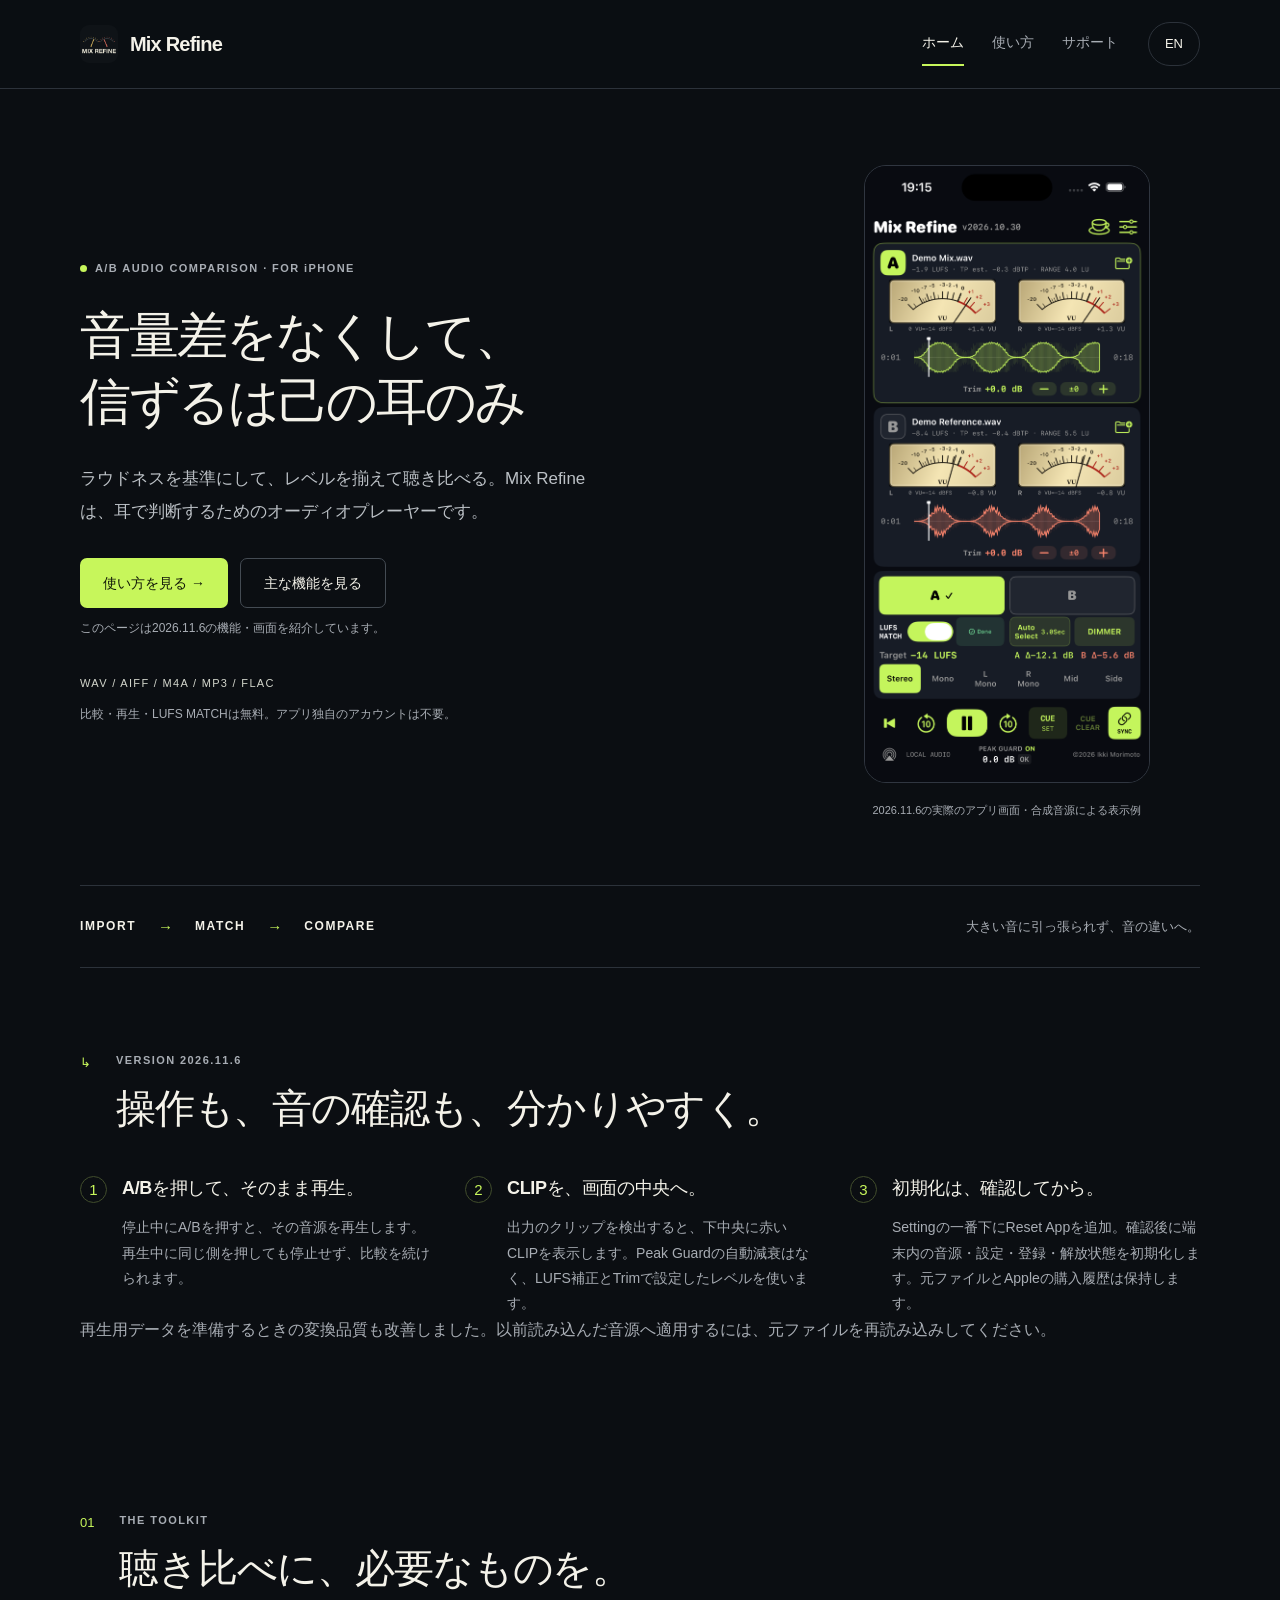
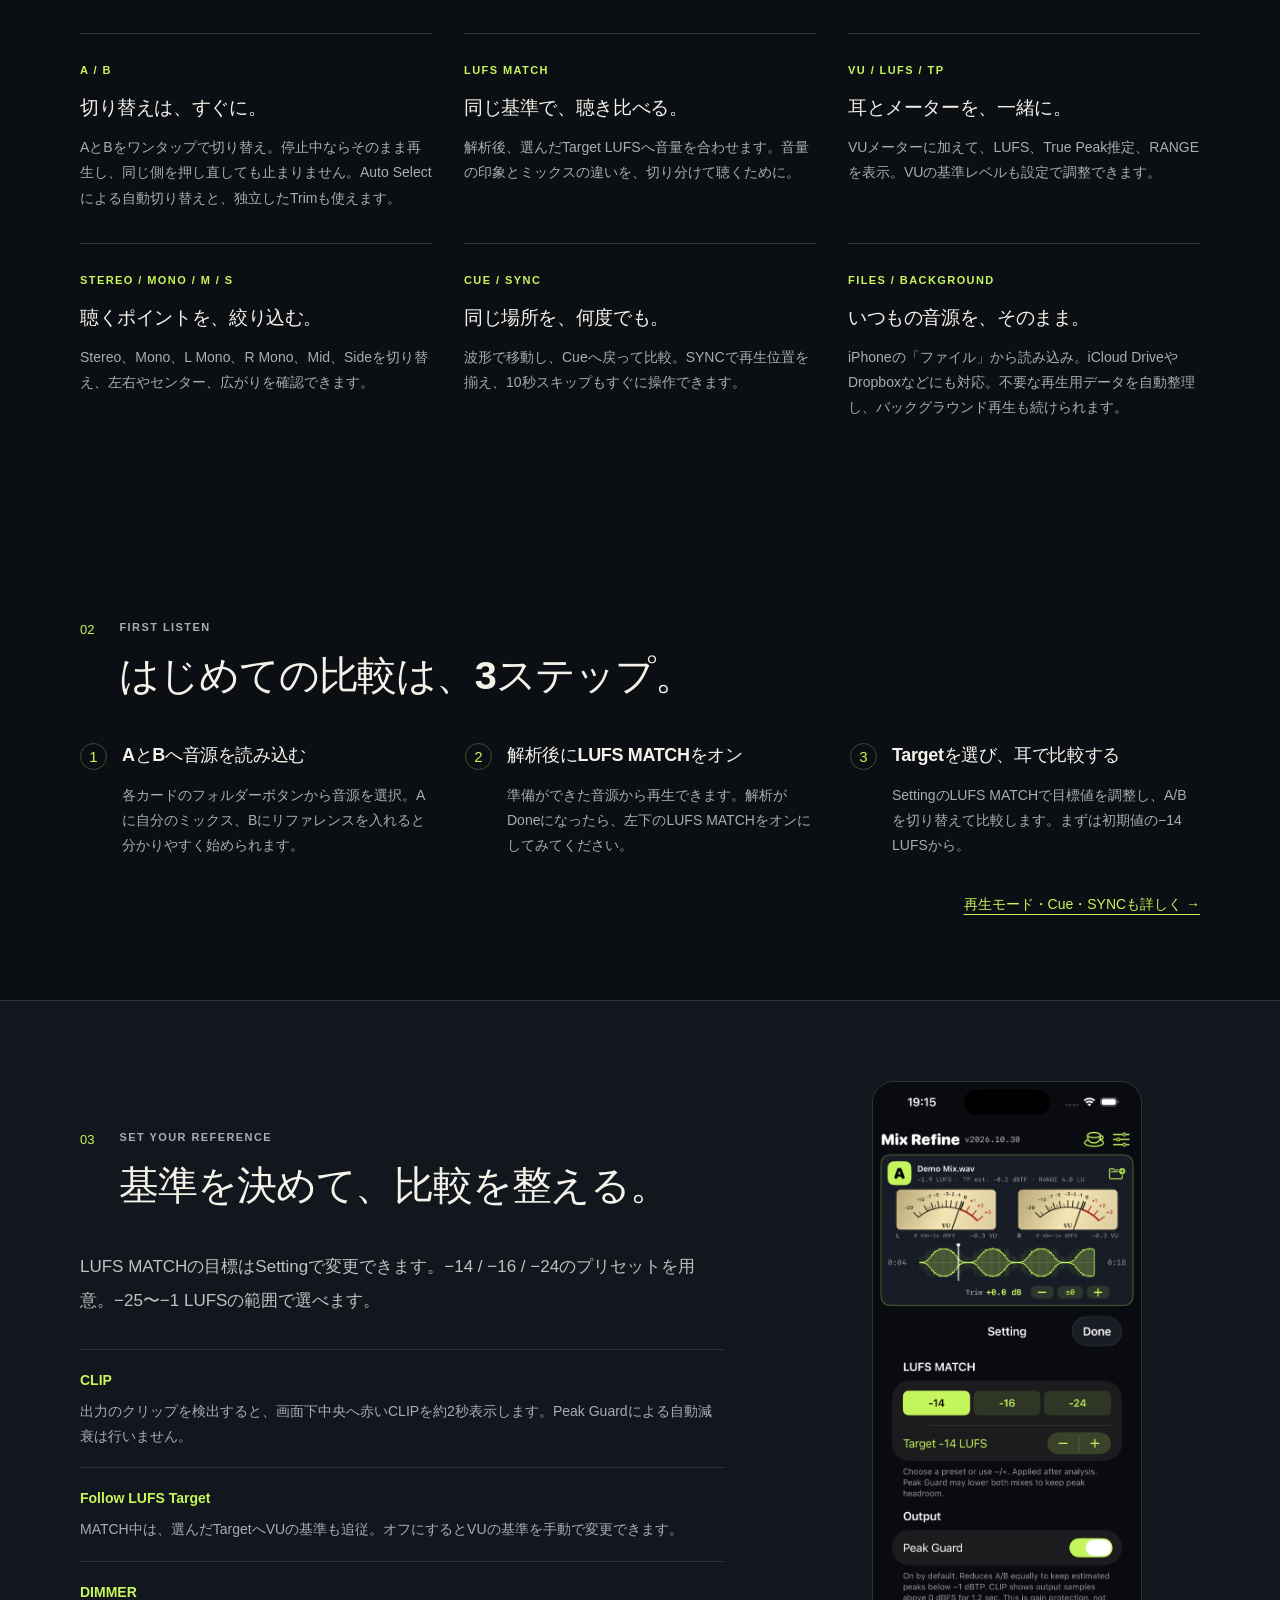
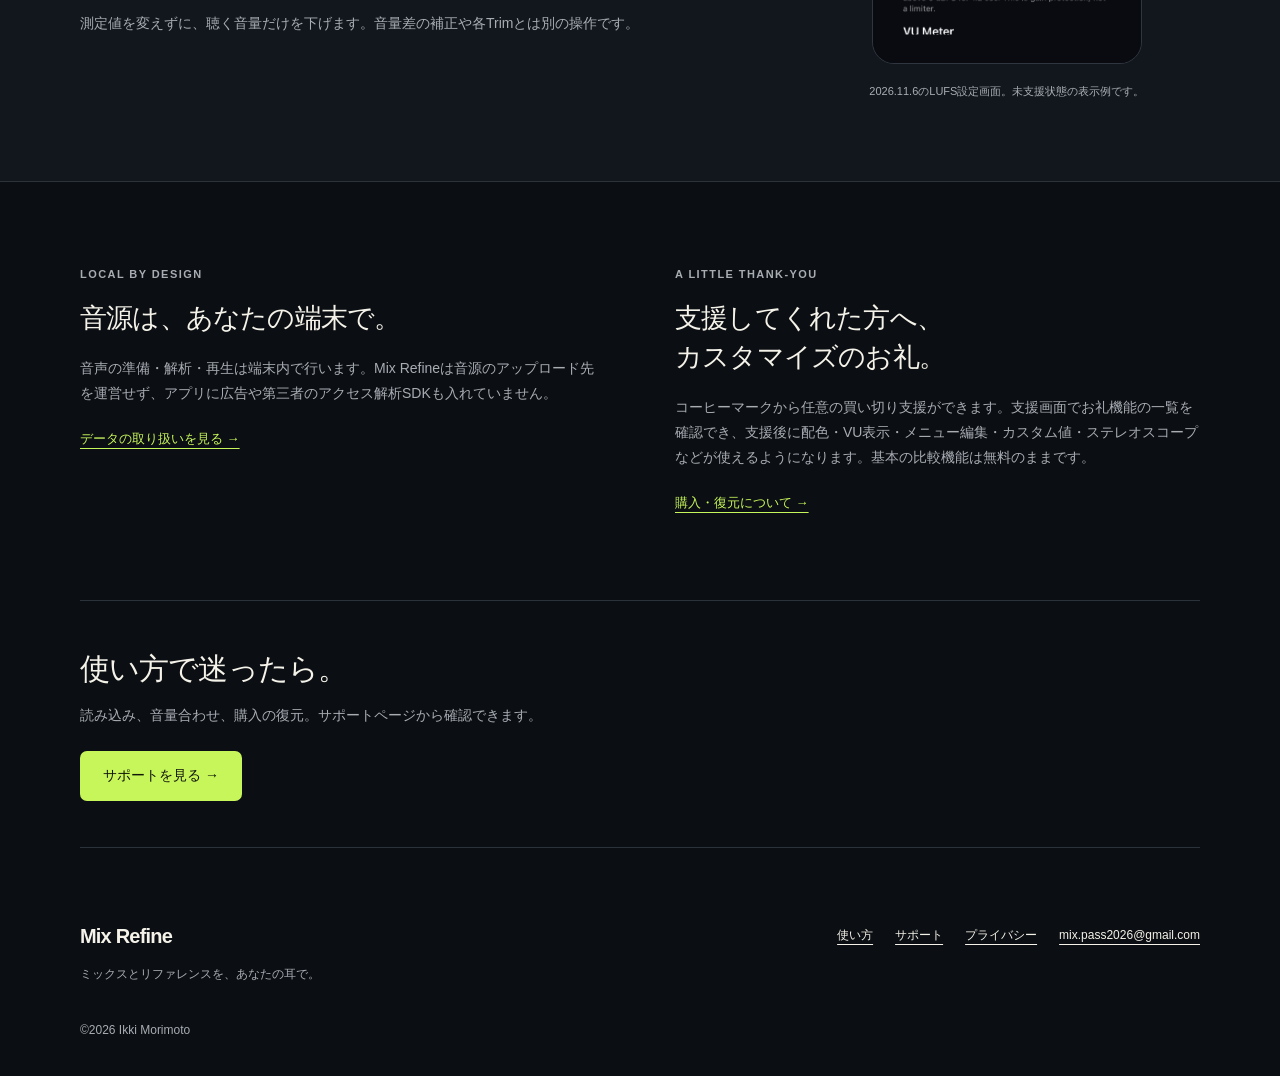
==== commit 4673d7ce: "Update website for Mix Refine 2026.11.6" ====
--- a/index.html
+++ b/index.html
@@ -1,3 +1,3 @@
 <!doctype html>
-<html lang="ja"><head><meta charset="utf-8"><meta name="viewport" content="width=device-width,initial-scale=1"><meta name="color-scheme" content="dark"><title>Mix Refine — A/B Audio & Loudness Comparison</title><meta name="description" content="Mix Refineの主な機能と使い方。iPhoneでA/B音源をLUFSで音量合わせし、VU・Mono・Mid/Sideで聴き比べ。"><link rel="icon" href="assets/icon.png" type="image/png"><link rel="stylesheet" href="assets/site.css?v=20261105-1030"><script src="assets/site.js" defer></script></head><body><a class="skip-link" href="#main"><span data-ja="本文へ移動" data-en="Skip to content">本文へ移動</span></a><header class="site-header"><div class="nav-wrap"><a class="brand" href="index.html"><img src="assets/icon.png" width="38" height="38" alt=""><span>Mix Refine</span></a><nav aria-label="Main navigation"><a href="index.html" aria-current="page"><span data-ja="ホーム" data-en="Home">ホーム</span></a><a href="guide.html"><span data-ja="使い方" data-en="How to use">使い方</span></a><a href="support.html"><span data-ja="サポート" data-en="Support">サポート</span></a></nav><button class="language" id="language-toggle" type="button" aria-label="Switch to English" hidden>EN</button></div></header><main id="main"><section class="hero section-width"><div class="hero-copy"><p class="eyebrow"><span class="status-dot"></span>A/B AUDIO COMPARISON · FOR iPHONE</p><h1 data-ja="音量差をなくして、&#10;信ずるは己の耳のみ" data-en="Hear the mix. Beyond the volume.">音量差をなくして、
-信ずるは己の耳のみ</h1><p class="lead" data-ja="ラウドネスを基準にして、レベルを揃えて聴き比べる。Mix Refineは、耳で判断するためのオーディオプレーヤーです。" data-en="Import your mix and a reference, match their loudness with LUFS, and switch between them. Mix Refine is an audio player built for decisions you make by listening.">ラウドネスを基準にして、レベルを揃えて聴き比べる。Mix Refineは、耳で判断するためのオーディオプレーヤーです。</p><div class="actions"><a href="guide.html" class="button primary"><span data-ja="使い方を見る →" data-en="Explore the guide →">使い方を見る →</span></a><a href="#features" class="button secondary"><span data-ja="主な機能を見る" data-en="Discover the features">主な機能を見る</span></a></div><p class="muted small" data-ja="このページは2026.10.30の機能・画面を紹介しています。" data-en="This page describes the features and screens in version 2026.10.30.">このページは2026.10.30の機能・画面を紹介しています。</p><p class="format-line">WAV / AIFF / M4A / MP3 / FLAC</p><p class="muted small" data-ja="比較・再生・LUFS MATCHは無料。アプリ独自のアカウントは不要。" data-en="Playback, comparison and LUFS MATCH are free. No app account required.">比較・再生・LUFS MATCHは無料。アプリ独自のアカウントは不要。</p></div><figure class="hero-visual"><img class="app-screen hero-screen" src="assets/comparison.png?v=20261030" width="1179" height="2556" alt="Mix Refine：A/B音源、VUメーター、LUFS MATCHと再生操作 / A/B comparison with VU meters, LUFS MATCH and playback controls" loading="eager" fetchpriority="high" decoding="async"><figcaption><span data-ja="2026.10.30の実際のアプリ画面・合成音源による表示例" data-en="Actual version 2026.10.30 screen with synthetic example audio">2026.10.30の実際のアプリ画面・合成音源による表示例</span></figcaption></figure></section><div class="principle-strip section-width"><span>IMPORT</span><i aria-hidden="true">→</i><span>MATCH</span><i aria-hidden="true">→</i><span>COMPARE</span><p data-ja="大きい音に引っ張られず、音の違いへ。" data-en="Less volume bias. More room to listen.">大きい音に引っ張られず、音の違いへ。</p></div><section class="section-width section" id="updates"><div class="section-heading"><span class="section-number">↳</span><div><p class="eyebrow">VERSION 2026.10.30</p><h2 data-ja="使わないデータを、自動で整理。" data-en="Switch files without keeping old playback data.">使わないデータを、自動で整理。</h2></div></div><div class="steps-grid"><article class="step"><span class="step-count">1</span><h3 data-ja="使い終わったデータを整理" data-en="Clean up after comparison">使い終わったデータを整理</h3><p data-ja="現在のA/Bと差し替え処理に必要な音源を残し、不要になった再生用データ・波形・一時ファイルを自動で整理します。" data-en="The app keeps playback data needed for the current A/B tracks and replacements, and automatically cleans up unused playback data, waveforms and temporary files.">現在のA/Bと差し替え処理に必要な音源を残し、不要になった再生用データ・波形・一時ファイルを自動で整理します。</p></article><article class="step"><span class="step-count">2</span><h3 data-ja="Favoriteと履歴はそのまま" data-en="Keep Favorites and Recents">Favoriteと履歴はそのまま</h3><p data-ja="登録したファイルへの参照は残ります。再び選ぶと元ファイルから再生用データを作るため、クラウドからの取得や解析を待つ場合があります。" data-en="Your saved file references remain. Selecting an older file prepares playback data again from the original; cloud retrieval and analysis may take time.">登録したファイルへの参照は残ります。再び選ぶと元ファイルから再生用データを作るため、クラウドからの取得や解析を待つ場合があります。</p></article><article class="step"><span class="step-count">3</span><h3 data-ja="元ファイルは削除しません" data-en="Your originals remain">元ファイルは削除しません</h3><p data-ja="整理するのはMix Refine内の不要な作業データです。元の音源、Favorite・履歴の登録、設定、購入状態は保持します。" data-en="Cleanup affects unused working data inside Mix Refine. Original files, Favorite and Recent entries, settings and purchase status are preserved.">整理するのはMix Refine内の不要な作業データです。元の音源、Favorite・履歴の登録、設定、購入状態は保持します。</p></article></div></section><section class="section-width section" id="features"><div class="section-heading"><span class="section-number">01</span><div><p class="eyebrow">THE TOOLKIT</p><h2 data-ja="聴き比べに、必要なものを。" data-en="A focused toolkit for comparison.">聴き比べに、必要なものを。</h2></div></div><div class="feature-grid"><article class="feature"><p class="eyebrow accent">A / B</p><h3 data-ja="切り替えは、すぐに。" data-en="Switch perspectives. Instantly.">切り替えは、すぐに。</h3><p data-ja="AとBをワンタップで切り替え。Auto Selectで一定間隔の自動切り替えもでき、独立したTrimで微調整できます。" data-en="Tap A or B to switch, use Auto Select to alternate at a set interval, and fine-tune each track with independent Trim.">AとBをワンタップで切り替え。Auto Selectで一定間隔の自動切り替えもでき、独立したTrimで微調整できます。</p></article><article class="feature"><p class="eyebrow accent">LUFS MATCH</p><h3 data-ja="同じ基準で、聴き比べる。" data-en="A shared loudness target.">同じ基準で、聴き比べる。</h3><p data-ja="解析後、選んだTarget LUFSへ音量を合わせます。音量の印象とミックスの違いを、切り分けて聴くために。" data-en="After analysis, match your files to a shared Target LUFS so loudness differences are less likely to dominate the comparison.">解析後、選んだTarget LUFSへ音量を合わせます。音量の印象とミックスの違いを、切り分けて聴くために。</p></article><article class="feature"><p class="eyebrow accent">VU / LUFS / TP</p><h3 data-ja="耳とメーターを、一緒に。" data-en="Keep your ears and meters together.">耳とメーターを、一緒に。</h3><p data-ja="VUメーターに加えて、LUFS、True Peak推定、RANGEを表示。VUの基準レベルも設定で調整できます。" data-en="Read VU meters alongside LUFS, estimated true peak and loudness range. Adjust the VU reference in Setting.">VUメーターに加えて、LUFS、True Peak推定、RANGEを表示。VUの基準レベルも設定で調整できます。</p></article><article class="feature"><p class="eyebrow accent">STEREO / MONO / M / S</p><h3 data-ja="聴くポイントを、絞り込む。" data-en="Listen from a different angle.">聴くポイントを、絞り込む。</h3><p data-ja="Stereo、Mono、L Mono、R Mono、Mid、Sideを切り替え、左右やセンター、広がりを確認できます。" data-en="Switch between Stereo, Mono, L Mono, R Mono, Mid and Side to explore channels, center information and stereo differences.">Stereo、Mono、L Mono、R Mono、Mid、Sideを切り替え、左右やセンター、広がりを確認できます。</p></article><article class="feature"><p class="eyebrow accent">CUE / SYNC</p><h3 data-ja="同じ場所を、何度でも。" data-en="Return to the part that matters.">同じ場所を、何度でも。</h3><p data-ja="波形で移動し、Cueへ戻って比較。SYNCで再生位置を揃え、10秒スキップもすぐに操作できます。" data-en="Seek on the waveform, return to a shared Cue, align playback with SYNC, and jump forward or back by 10 seconds.">波形で移動し、Cueへ戻って比較。SYNCで再生位置を揃え、10秒スキップもすぐに操作できます。</p></article><article class="feature"><p class="eyebrow accent">FILES / BACKGROUND</p><h3 data-ja="いつもの音源を、そのまま。" data-en="Bring the files you already use.">いつもの音源を、そのまま。</h3><p data-ja="iPhoneの「ファイル」から読み込み。iCloud DriveやDropboxなどにも対応し、バックグラウンドでの再生も続けられます。" data-en="Import through Files, including enabled providers such as iCloud Drive and Dropbox. Keep listening with background playback.">iPhoneの「ファイル」から読み込み。iCloud DriveやDropboxなどにも対応し、バックグラウンドでの再生も続けられます。</p></article></div></section><section class="section-width section"><div class="section-heading"><span class="section-number">02</span><div><p class="eyebrow">FIRST LISTEN</p><h2 data-ja="はじめての比較は、3ステップ。" data-en="Your first comparison, in three steps.">はじめての比較は、3ステップ。</h2></div></div><div class="steps-grid"><article class="step"><span class="step-count">1</span><h3 data-ja="AとBへ音源を読み込む" data-en="Import into A and B">AとBへ音源を読み込む</h3><p data-ja="各カードのフォルダーボタンから音源を選択。Aに自分のミックス、Bにリファレンスを入れると分かりやすく始められます。" data-en="Use each card’s folder button. Start with your mix in A and a reference in B.">各カードのフォルダーボタンから音源を選択。Aに自分のミックス、Bにリファレンスを入れると分かりやすく始められます。</p></article><article class="step"><span class="step-count">2</span><h3 data-ja="解析後にLUFS MATCHをオン" data-en="Turn on LUFS MATCH after analysis">解析後にLUFS MATCHをオン</h3><p data-ja="準備ができた音源から再生できます。解析がDoneになったら、左下のLUFS MATCHをオンにしてみてください。" data-en="Playback is available once preparation finishes. When analysis shows Done, try LUFS MATCH at the lower left.">準備ができた音源から再生できます。解析がDoneになったら、左下のLUFS MATCHをオンにしてみてください。</p></article><article class="step"><span class="step-count">3</span><h3 data-ja="Targetを選び、耳で比較する" data-en="Choose a target. Listen and compare.">Targetを選び、耳で比較する</h3><p data-ja="SettingのLUFS MATCHで目標値を調整し、A/Bを切り替えて比較します。まずは初期値の−14 LUFSから。" data-en="Choose a target under Setting → LUFS MATCH, then switch A/B. The default −14 LUFS is a useful place to start.">SettingのLUFS MATCHで目標値を調整し、A/Bを切り替えて比較します。まずは初期値の−14 LUFSから。</p></article></div><div class="inline-link"><a href="guide.html"><span data-ja="再生モード・Cue・SYNCも詳しく →" data-en="Explore listening modes, Cue and SYNC →">再生モード・Cue・SYNCも詳しく →</span></a></div></section><section class="settings-section"><div class="section-width settings-layout"><div><div class="section-heading"><span class="section-number">03</span><div><p class="eyebrow">SET YOUR REFERENCE</p><h2 data-ja="基準を決めて、比較を整える。" data-en="Set a reference. Refine the comparison.">基準を決めて、比較を整える。</h2></div></div><p class="lead" data-ja="LUFS MATCHの目標はSettingで変更できます。−14 / −16 / −24のプリセットを用意。−25〜−1 LUFSの範囲で選べます。" data-en="Change your target in Setting. Presets include −14, −16 and −24. The target range is −25 to −1 LUFS.">LUFS MATCHの目標はSettingで変更できます。−14 / −16 / −24のプリセットを用意。−25〜−1 LUFSの範囲で選べます。</p><dl class="definition-list"><div><dt>Peak Guard</dt><dd data-ja="初期状態ではオン。推定ピークの余裕を確保するため、必要に応じてA/Bを同じ量だけ下げます。リミッターではありません。" data-en="On by default. When needed, both tracks are reduced equally to preserve estimated peak headroom. This is not a limiter.">初期状態ではオン。推定ピークの余裕を確保するため、必要に応じてA/Bを同じ量だけ下げます。リミッターではありません。</dd></div><div><dt>Follow LUFS Target</dt><dd data-ja="MATCH中は、選んだTargetへVUの基準も追従。オフにするとVUの基準を手動で変更できます。" data-en="While MATCH is on, the VU reference follows the target. Turn this off to set the VU reference manually.">MATCH中は、選んだTargetへVUの基準も追従。オフにするとVUの基準を手動で変更できます。</dd></div><div><dt>DIMMER</dt><dd data-ja="測定値を変えずに、聴く音量だけを下げます。音量差の補正や各Trimとは別の操作です。" data-en="Lower the listening level without changing the measurements, independently of matching and individual Trim.">測定値を変えずに、聴く音量だけを下げます。音量差の補正や各Trimとは別の操作です。</dd></div></dl></div><figure><img class="app-screen " src="assets/lufs-settings.png?v=20261030" width="1179" height="2556" alt="SettingのLUFS MATCH：目標プリセット、Target調整、Peak Guard / LUFS target presets, target adjustment and Peak Guard" loading="lazy" decoding="async"><figcaption><span data-ja="2026.10.30のLUFS設定画面。未支援状態の表示例です。" data-en="LUFS settings in version 2026.10.30, shown before support is unlocked.">2026.10.30のLUFS設定画面。未支援状態の表示例です。</span></figcaption></figure></div></section><section class="section-width section closing-grid"><article><p class="eyebrow">LOCAL BY DESIGN</p><h2 data-ja="音源は、あなたの端末で。" data-en="Your audio stays on your device.">音源は、あなたの端末で。</h2><p data-ja="音声の準備・解析・再生は端末内で行います。Mix Refineは音源のアップロード先を運営せず、アプリに広告や第三者のアクセス解析SDKも入れていません。" data-en="Preparation, analysis and playback happen on your device. We do not operate an audio upload server. The app has no advertising or third-party analytics SDK.">音声の準備・解析・再生は端末内で行います。Mix Refineは音源のアップロード先を運営せず、アプリに広告や第三者のアクセス解析SDKも入れていません。</p><a href="privacy.html"><span data-ja="データの取り扱いを見る →" data-en="Read the privacy policy →">データの取り扱いを見る →</span></a></article><article><p class="eyebrow">A LITTLE THANK-YOU</p><h2 data-ja="支援してくれた方へ、カスタマイズのお礼。" data-en="A small thank-you for your support.">支援してくれた方へ、カスタマイズのお礼。</h2><p data-ja="コーヒーマークから任意の買い切り支援ができます。支援後は配色・VU表示、メニューの並び替え、カスタム目標値やステレオスコープなどが表示されます。基本の比較機能は無料のままです。" data-en="Optional one-time support is available from the coffee icon. Afterwards, gifts appear: visual styles, VU customization, menu arrangement, custom values and stereo scopes. Core comparison stays free.">コーヒーマークから任意の買い切り支援ができます。支援後は配色・VU表示、メニューの並び替え、カスタム目標値やステレオスコープなどが表示されます。基本の比較機能は無料のままです。</p><a href="support.html#purchases"><span data-ja="購入・復元について →" data-en="About purchases and restoration →">購入・復元について →</span></a></article></section><section class="contact-band section-width"><h2 data-ja="使い方で迷ったら。" data-en="Need a hand?">使い方で迷ったら。</h2><p data-ja="読み込み、音量合わせ、購入の復元。サポートページから確認できます。" data-en="Find help with importing files, matching loudness and restoring purchases.">読み込み、音量合わせ、購入の復元。サポートページから確認できます。</p><a href="support.html" class="button primary"><span data-ja="サポートを見る →" data-en="Visit support →">サポートを見る →</span></a></section></main><footer class="site-footer"><div><a class="brand" href="index.html">Mix Refine</a><p data-ja="ミックスとリファレンスを、あなたの耳で。" data-en="Your mix. Your reference. Your ears.">ミックスとリファレンスを、あなたの耳で。</p></div><div class="footer-links"><a href="guide.html"><span data-ja="使い方" data-en="How to use">使い方</span></a><a href="support.html"><span data-ja="サポート" data-en="Support">サポート</span></a><a href="privacy.html"><span data-ja="プライバシー" data-en="Privacy">プライバシー</span></a><a href="mailto:mix.pass2026@gmail.com">mix.pass2026@gmail.com</a></div><p class="copyright">©2026 Ikki Morimoto</p></footer></body></html>
+<html lang="ja"><head><meta charset="utf-8"><meta name="viewport" content="width=device-width,initial-scale=1"><meta name="color-scheme" content="dark"><title>Mix Refine — A/B Audio & Loudness Comparison</title><meta name="description" content="Mix Refineの主な機能と使い方。iPhoneでA/B音源をLUFSで音量合わせし、VU・Mono・Mid/Sideで聴き比べ。"><link rel="icon" href="assets/icon.png?v=20261106-1106" type="image/png"><link rel="stylesheet" href="assets/site.css?v=20261106-1106"><script src="assets/site.js" defer></script></head><body><a class="skip-link" href="#main"><span data-ja="本文へ移動" data-en="Skip to content">本文へ移動</span></a><header class="site-header"><div class="nav-wrap"><a class="brand" href="index.html"><img src="assets/icon.png?v=20261106-1106" width="38" height="38" alt=""><span>Mix Refine</span></a><nav aria-label="Main navigation"><a href="index.html" aria-current="page"><span data-ja="ホーム" data-en="Home">ホーム</span></a><a href="guide.html"><span data-ja="使い方" data-en="How to use">使い方</span></a><a href="support.html"><span data-ja="サポート" data-en="Support">サポート</span></a></nav><button class="language" id="language-toggle" type="button" aria-label="Switch to English" hidden>EN</button></div></header><main id="main"><section class="hero section-width"><div class="hero-copy"><p class="eyebrow"><span class="status-dot"></span>A/B AUDIO COMPARISON · FOR iPHONE</p><h1 data-ja="音量差をなくして、&#10;信ずるは己の耳のみ" data-en="Hear the mix. Beyond the volume.">音量差をなくして、
+信ずるは己の耳のみ</h1><p class="lead" data-ja="ラウドネスを基準にして、レベルを揃えて聴き比べる。Mix Refineは、耳で判断するためのオーディオプレーヤーです。" data-en="Import your mix and a reference, match their loudness with LUFS, and switch between them. Mix Refine is an audio player built for decisions you make by listening.">ラウドネスを基準にして、レベルを揃えて聴き比べる。Mix Refineは、耳で判断するためのオーディオプレーヤーです。</p><div class="actions"><a href="guide.html" class="button primary"><span data-ja="使い方を見る →" data-en="Explore the guide →">使い方を見る →</span></a><a href="#features" class="button secondary"><span data-ja="主な機能を見る" data-en="Discover the features">主な機能を見る</span></a></div><p class="muted small" data-ja="このページは2026.11.6の機能・画面を紹介しています。" data-en="This page describes the features and screens in version 2026.11.6.">このページは2026.11.6の機能・画面を紹介しています。</p><p class="format-line">WAV / AIFF / M4A / MP3 / FLAC</p><p class="muted small" data-ja="比較・再生・LUFS MATCHは無料。アプリ独自のアカウントは不要。" data-en="Playback, comparison and LUFS MATCH are free. No app account required.">比較・再生・LUFS MATCHは無料。アプリ独自のアカウントは不要。</p></div><figure class="hero-visual"><img class="app-screen hero-screen" src="assets/comparison.png?v=20261106-1106" width="1179" height="2556" alt="Mix Refine：A/B音源、VUメーター、LUFS MATCHと再生操作 / A/B comparison with VU meters, LUFS MATCH and playback controls" loading="eager" fetchpriority="high" decoding="async"><figcaption><span data-ja="2026.11.6の実際のアプリ画面・合成音源による表示例" data-en="Actual version 2026.11.6 screen with synthetic example audio">2026.11.6の実際のアプリ画面・合成音源による表示例</span></figcaption></figure></section><div class="principle-strip section-width"><span>IMPORT</span><i aria-hidden="true">→</i><span>MATCH</span><i aria-hidden="true">→</i><span>COMPARE</span><p data-ja="大きい音に引っ張られず、音の違いへ。" data-en="Less volume bias. More room to listen.">大きい音に引っ張られず、音の違いへ。</p></div><section class="section-width section" id="updates"><div class="section-heading"><span class="section-number">↳</span><div><p class="eyebrow">VERSION 2026.11.6</p><h2 data-ja="操作も、音の確認も、分かりやすく。" data-en="Clearer controls. Clearer feedback.">操作も、音の確認も、分かりやすく。</h2></div></div><div class="steps-grid"><article class="step"><span class="step-count">1</span><h3 data-ja="A/Bを押して、そのまま再生。" data-en="Choose A/B and start listening.">A/Bを押して、そのまま再生。</h3><p data-ja="停止中にA/Bを押すと、その音源を再生します。再生中に同じ側を押しても停止せず、比較を続けられます。" data-en="When paused, select A or B to play that source. Repeating the same selection keeps playback going.">停止中にA/Bを押すと、その音源を再生します。再生中に同じ側を押しても停止せず、比較を続けられます。</p></article><article class="step"><span class="step-count">2</span><h3 data-ja="CLIPを、画面の中央へ。" data-en="Make clipping easier to spot.">CLIPを、画面の中央へ。</h3><p data-ja="出力のクリップを検出すると、下中央に赤いCLIPを表示します。Peak Guardの自動減衰はなく、LUFS補正とTrimで設定したレベルを使います。" data-en="Output clipping triggers a red CLIP panel at the bottom center. Peak Guard attenuation is removed; your LUFS correction and Trim set the level.">出力のクリップを検出すると、下中央に赤いCLIPを表示します。Peak Guardの自動減衰はなく、LUFS補正とTrimで設定したレベルを使います。</p></article><article class="step"><span class="step-count">3</span><h3 data-ja="初期化は、確認してから。" data-en="Reset only after confirmation.">初期化は、確認してから。</h3><p data-ja="Settingの一番下にReset Appを追加。確認後に端末内の音源・設定・登録・解放状態を初期化します。元ファイルとAppleの購入履歴は保持します。" data-en="Reset App is last in Setting and asks for confirmation. It clears local audio, settings, file shortcuts and unlock state while keeping source files and Apple purchase history.">Settingの一番下にReset Appを追加。確認後に端末内の音源・設定・登録・解放状態を初期化します。元ファイルとAppleの購入履歴は保持します。</p></article></div><p class="muted release-note" data-ja="再生用データを準備するときの変換品質も改善しました。以前読み込んだ音源へ適用するには、元ファイルを再読み込みしてください。" data-en="Playback preparation also uses improved conversion quality. Re-import the original file to apply it to audio prepared by an older version.">再生用データを準備するときの変換品質も改善しました。以前読み込んだ音源へ適用するには、元ファイルを再読み込みしてください。</p></section><section class="section-width section" id="features"><div class="section-heading"><span class="section-number">01</span><div><p class="eyebrow">THE TOOLKIT</p><h2 data-ja="聴き比べに、必要なものを。" data-en="A focused toolkit for comparison.">聴き比べに、必要なものを。</h2></div></div><div class="feature-grid"><article class="feature"><p class="eyebrow accent">A / B</p><h3 data-ja="切り替えは、すぐに。" data-en="Switch perspectives. Instantly.">切り替えは、すぐに。</h3><p data-ja="AとBをワンタップで切り替え。停止中ならそのまま再生し、同じ側を押し直しても止まりません。Auto Selectによる自動切り替えと、独立したTrimも使えます。" data-en="Tap A or B to switch and start playback when paused. Tapping the same side again keeps it playing. Auto Select and independent Trim are also available.">AとBをワンタップで切り替え。停止中ならそのまま再生し、同じ側を押し直しても止まりません。Auto Selectによる自動切り替えと、独立したTrimも使えます。</p></article><article class="feature"><p class="eyebrow accent">LUFS MATCH</p><h3 data-ja="同じ基準で、聴き比べる。" data-en="A shared loudness target.">同じ基準で、聴き比べる。</h3><p data-ja="解析後、選んだTarget LUFSへ音量を合わせます。音量の印象とミックスの違いを、切り分けて聴くために。" data-en="After analysis, match your files to a shared Target LUFS so loudness differences are less likely to dominate the comparison.">解析後、選んだTarget LUFSへ音量を合わせます。音量の印象とミックスの違いを、切り分けて聴くために。</p></article><article class="feature"><p class="eyebrow accent">VU / LUFS / TP</p><h3 data-ja="耳とメーターを、一緒に。" data-en="Keep your ears and meters together.">耳とメーターを、一緒に。</h3><p data-ja="VUメーターに加えて、LUFS、True Peak推定、RANGEを表示。VUの基準レベルも設定で調整できます。" data-en="Read VU meters alongside LUFS, estimated true peak and loudness range. Adjust the VU reference in Setting.">VUメーターに加えて、LUFS、True Peak推定、RANGEを表示。VUの基準レベルも設定で調整できます。</p></article><article class="feature"><p class="eyebrow accent">STEREO / MONO / M / S</p><h3 data-ja="聴くポイントを、絞り込む。" data-en="Listen from a different angle.">聴くポイントを、絞り込む。</h3><p data-ja="Stereo、Mono、L Mono、R Mono、Mid、Sideを切り替え、左右やセンター、広がりを確認できます。" data-en="Switch between Stereo, Mono, L Mono, R Mono, Mid and Side to explore channels, center information and stereo differences.">Stereo、Mono、L Mono、R Mono、Mid、Sideを切り替え、左右やセンター、広がりを確認できます。</p></article><article class="feature"><p class="eyebrow accent">CUE / SYNC</p><h3 data-ja="同じ場所を、何度でも。" data-en="Return to the part that matters.">同じ場所を、何度でも。</h3><p data-ja="波形で移動し、Cueへ戻って比較。SYNCで再生位置を揃え、10秒スキップもすぐに操作できます。" data-en="Seek on the waveform, return to a shared Cue, align playback with SYNC, and jump forward or back by 10 seconds.">波形で移動し、Cueへ戻って比較。SYNCで再生位置を揃え、10秒スキップもすぐに操作できます。</p></article><article class="feature"><p class="eyebrow accent">FILES / BACKGROUND</p><h3 data-ja="いつもの音源を、そのまま。" data-en="Bring the files you already use.">いつもの音源を、そのまま。</h3><p data-ja="iPhoneの「ファイル」から読み込み。iCloud DriveやDropboxなどにも対応。不要な再生用データを自動整理し、バックグラウンド再生も続けられます。" data-en="Import through Files, including enabled iCloud Drive and Dropbox providers. Unused playback data is cleaned up automatically, and background playback keeps your comparison going.">iPhoneの「ファイル」から読み込み。iCloud DriveやDropboxなどにも対応。不要な再生用データを自動整理し、バックグラウンド再生も続けられます。</p></article></div></section><section class="section-width section"><div class="section-heading"><span class="section-number">02</span><div><p class="eyebrow">FIRST LISTEN</p><h2 data-ja="はじめての比較は、3ステップ。" data-en="Your first comparison, in three steps.">はじめての比較は、3ステップ。</h2></div></div><div class="steps-grid"><article class="step"><span class="step-count">1</span><h3 data-ja="AとBへ音源を読み込む" data-en="Import into A and B">AとBへ音源を読み込む</h3><p data-ja="各カードのフォルダーボタンから音源を選択。Aに自分のミックス、Bにリファレンスを入れると分かりやすく始められます。" data-en="Use each card’s folder button. Start with your mix in A and a reference in B.">各カードのフォルダーボタンから音源を選択。Aに自分のミックス、Bにリファレンスを入れると分かりやすく始められます。</p></article><article class="step"><span class="step-count">2</span><h3 data-ja="解析後にLUFS MATCHをオン" data-en="Turn on LUFS MATCH after analysis">解析後にLUFS MATCHをオン</h3><p data-ja="準備ができた音源から再生できます。解析がDoneになったら、左下のLUFS MATCHをオンにしてみてください。" data-en="Playback is available once preparation finishes. When analysis shows Done, try LUFS MATCH at the lower left.">準備ができた音源から再生できます。解析がDoneになったら、左下のLUFS MATCHをオンにしてみてください。</p></article><article class="step"><span class="step-count">3</span><h3 data-ja="Targetを選び、耳で比較する" data-en="Choose a target. Listen and compare.">Targetを選び、耳で比較する</h3><p data-ja="SettingのLUFS MATCHで目標値を調整し、A/Bを切り替えて比較します。まずは初期値の−14 LUFSから。" data-en="Choose a target under Setting → LUFS MATCH, then switch A/B. The default −14 LUFS is a useful place to start.">SettingのLUFS MATCHで目標値を調整し、A/Bを切り替えて比較します。まずは初期値の−14 LUFSから。</p></article></div><div class="inline-link"><a href="guide.html"><span data-ja="再生モード・Cue・SYNCも詳しく →" data-en="Explore listening modes, Cue and SYNC →">再生モード・Cue・SYNCも詳しく →</span></a></div></section><section class="settings-section"><div class="section-width settings-layout"><div><div class="section-heading"><span class="section-number">03</span><div><p class="eyebrow">SET YOUR REFERENCE</p><h2 data-ja="基準を決めて、比較を整える。" data-en="Set a reference. Refine the comparison.">基準を決めて、比較を整える。</h2></div></div><p class="lead" data-ja="LUFS MATCHの目標はSettingで変更できます。−14 / −16 / −24のプリセットを用意。−25〜−1 LUFSの範囲で選べます。" data-en="Change your target in Setting. Presets include −14, −16 and −24. The target range is −25 to −1 LUFS.">LUFS MATCHの目標はSettingで変更できます。−14 / −16 / −24のプリセットを用意。−25〜−1 LUFSの範囲で選べます。</p><dl class="definition-list"><div><dt>CLIP</dt><dd data-ja="出力のクリップを検出すると、画面下中央へ赤いCLIPを約2秒表示します。Peak Guardによる自動減衰は行いません。" data-en="Detected output clipping is shown by a prominent red CLIP panel at the bottom center for about two seconds. Peak Guard automatic attenuation has been removed.">出力のクリップを検出すると、画面下中央へ赤いCLIPを約2秒表示します。Peak Guardによる自動減衰は行いません。</dd></div><div><dt>Follow LUFS Target</dt><dd data-ja="MATCH中は、選んだTargetへVUの基準も追従。オフにするとVUの基準を手動で変更できます。" data-en="While MATCH is on, the VU reference follows the target. Turn this off to set the VU reference manually.">MATCH中は、選んだTargetへVUの基準も追従。オフにするとVUの基準を手動で変更できます。</dd></div><div><dt>DIMMER</dt><dd data-ja="測定値を変えずに、聴く音量だけを下げます。音量差の補正や各Trimとは別の操作です。" data-en="Lower the listening level without changing the measurements, independently of matching and individual Trim.">測定値を変えずに、聴く音量だけを下げます。音量差の補正や各Trimとは別の操作です。</dd></div></dl></div><figure><img class="app-screen " src="assets/lufs-settings.png?v=20261106-1106" width="1179" height="2556" alt="SettingのLUFS MATCH：目標プリセットとTarget調整 / LUFS target presets and target adjustment" loading="lazy" decoding="async"><figcaption><span data-ja="2026.11.6のLUFS設定画面。未支援状態の表示例です。" data-en="LUFS settings in version 2026.11.6, shown before support is unlocked.">2026.11.6のLUFS設定画面。未支援状態の表示例です。</span></figcaption></figure></div></section><section class="section-width section closing-grid"><article><p class="eyebrow">LOCAL BY DESIGN</p><h2 data-ja="音源は、あなたの端末で。" data-en="Your audio stays on your device.">音源は、あなたの端末で。</h2><p data-ja="音声の準備・解析・再生は端末内で行います。Mix Refineは音源のアップロード先を運営せず、アプリに広告や第三者のアクセス解析SDKも入れていません。" data-en="Preparation, analysis and playback happen on your device. We do not operate an audio upload server. The app has no advertising or third-party analytics SDK.">音声の準備・解析・再生は端末内で行います。Mix Refineは音源のアップロード先を運営せず、アプリに広告や第三者のアクセス解析SDKも入れていません。</p><a href="privacy.html"><span data-ja="データの取り扱いを見る →" data-en="Read the privacy policy →">データの取り扱いを見る →</span></a></article><article><p class="eyebrow">A LITTLE THANK-YOU</p><h2 data-ja="支援してくれた方へ、カスタマイズのお礼。" data-en="A small thank-you for your support.">支援してくれた方へ、カスタマイズのお礼。</h2><p data-ja="コーヒーマークから任意の買い切り支援ができます。支援画面でお礼機能の一覧を確認でき、支援後に配色・VU表示・メニュー編集・カスタム値・ステレオスコープなどが使えるようになります。基本の比較機能は無料のままです。" data-en="Optional one-time support is available from the coffee icon. The support screen lists the gifts: visual and VU styles, menu customization, custom values and stereo scopes. Gift controls appear after unlocking; core comparison stays free.">コーヒーマークから任意の買い切り支援ができます。支援画面でお礼機能の一覧を確認でき、支援後に配色・VU表示・メニュー編集・カスタム値・ステレオスコープなどが使えるようになります。基本の比較機能は無料のままです。</p><a href="support.html#purchases"><span data-ja="購入・復元について →" data-en="About purchases and restoration →">購入・復元について →</span></a></article></section><section class="contact-band section-width"><h2 data-ja="使い方で迷ったら。" data-en="Need a hand?">使い方で迷ったら。</h2><p data-ja="読み込み、音量合わせ、購入の復元。サポートページから確認できます。" data-en="Find help with importing files, matching loudness and restoring purchases.">読み込み、音量合わせ、購入の復元。サポートページから確認できます。</p><a href="support.html" class="button primary"><span data-ja="サポートを見る →" data-en="Visit support →">サポートを見る →</span></a></section></main><footer class="site-footer"><div><a class="brand" href="index.html">Mix Refine</a><p data-ja="ミックスとリファレンスを、あなたの耳で。" data-en="Your mix. Your reference. Your ears.">ミックスとリファレンスを、あなたの耳で。</p></div><div class="footer-links"><a href="guide.html"><span data-ja="使い方" data-en="How to use">使い方</span></a><a href="support.html"><span data-ja="サポート" data-en="Support">サポート</span></a><a href="privacy.html"><span data-ja="プライバシー" data-en="Privacy">プライバシー</span></a><a href="mailto:mix.pass2026@gmail.com">mix.pass2026@gmail.com</a></div><p class="copyright">©2026 Ikki Morimoto</p></footer></body></html>
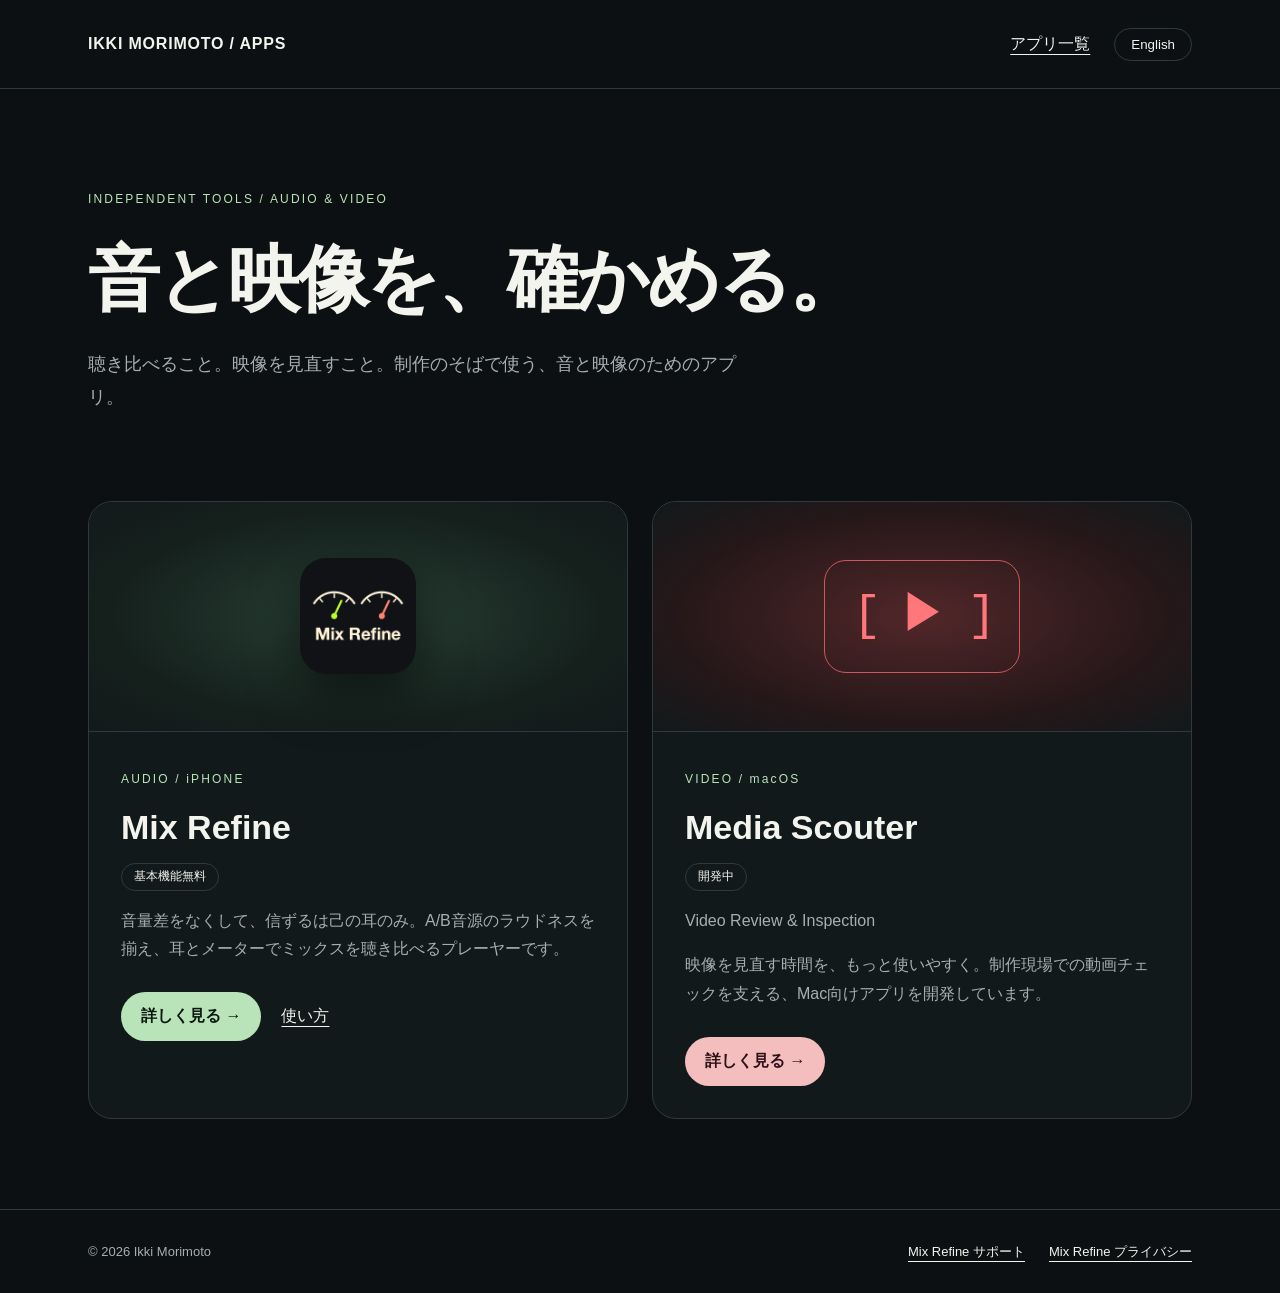
==== commit cfbc2d3b: "Create index.html" ====
--- a/index.html
+++ b/index.html
@@ -1,3 +1 @@
-<!doctype html>
-<html lang="ja"><head><meta charset="utf-8"><meta name="viewport" content="width=device-width,initial-scale=1"><meta name="color-scheme" content="dark"><title>Mix Refine — A/B Audio & Loudness Comparison</title><meta name="description" content="Mix Refineの主な機能と使い方。iPhoneでA/B音源をLUFSで音量合わせし、VU・Mono・Mid/Sideで聴き比べ。"><link rel="icon" href="assets/icon.png?v=20261106-1106" type="image/png"><link rel="stylesheet" href="assets/site.css?v=20261106-1106"><script src="assets/site.js" defer></script></head><body><a class="skip-link" href="#main"><span data-ja="本文へ移動" data-en="Skip to content">本文へ移動</span></a><header class="site-header"><div class="nav-wrap"><a class="brand" href="index.html"><img src="assets/icon.png?v=20261106-1106" width="38" height="38" alt=""><span>Mix Refine</span></a><nav aria-label="Main navigation"><a href="index.html" aria-current="page"><span data-ja="ホーム" data-en="Home">ホーム</span></a><a href="guide.html"><span data-ja="使い方" data-en="How to use">使い方</span></a><a href="support.html"><span data-ja="サポート" data-en="Support">サポート</span></a></nav><button class="language" id="language-toggle" type="button" aria-label="Switch to English" hidden>EN</button></div></header><main id="main"><section class="hero section-width"><div class="hero-copy"><p class="eyebrow"><span class="status-dot"></span>A/B AUDIO COMPARISON · FOR iPHONE</p><h1 data-ja="音量差をなくして、&#10;信ずるは己の耳のみ" data-en="Hear the mix. Beyond the volume.">音量差をなくして、
-信ずるは己の耳のみ</h1><p class="lead" data-ja="ラウドネスを基準にして、レベルを揃えて聴き比べる。Mix Refineは、耳で判断するためのオーディオプレーヤーです。" data-en="Import your mix and a reference, match their loudness with LUFS, and switch between them. Mix Refine is an audio player built for decisions you make by listening.">ラウドネスを基準にして、レベルを揃えて聴き比べる。Mix Refineは、耳で判断するためのオーディオプレーヤーです。</p><div class="actions"><a href="guide.html" class="button primary"><span data-ja="使い方を見る →" data-en="Explore the guide →">使い方を見る →</span></a><a href="#features" class="button secondary"><span data-ja="主な機能を見る" data-en="Discover the features">主な機能を見る</span></a></div><p class="muted small" data-ja="このページは2026.11.6の機能・画面を紹介しています。" data-en="This page describes the features and screens in version 2026.11.6.">このページは2026.11.6の機能・画面を紹介しています。</p><p class="format-line">WAV / AIFF / M4A / MP3 / FLAC</p><p class="muted small" data-ja="比較・再生・LUFS MATCHは無料。アプリ独自のアカウントは不要。" data-en="Playback, comparison and LUFS MATCH are free. No app account required.">比較・再生・LUFS MATCHは無料。アプリ独自のアカウントは不要。</p></div><figure class="hero-visual"><img class="app-screen hero-screen" src="assets/comparison.png?v=20261106-1106" width="1179" height="2556" alt="Mix Refine：A/B音源、VUメーター、LUFS MATCHと再生操作 / A/B comparison with VU meters, LUFS MATCH and playback controls" loading="eager" fetchpriority="high" decoding="async"><figcaption><span data-ja="2026.11.6の実際のアプリ画面・合成音源による表示例" data-en="Actual version 2026.11.6 screen with synthetic example audio">2026.11.6の実際のアプリ画面・合成音源による表示例</span></figcaption></figure></section><div class="principle-strip section-width"><span>IMPORT</span><i aria-hidden="true">→</i><span>MATCH</span><i aria-hidden="true">→</i><span>COMPARE</span><p data-ja="大きい音に引っ張られず、音の違いへ。" data-en="Less volume bias. More room to listen.">大きい音に引っ張られず、音の違いへ。</p></div><section class="section-width section" id="updates"><div class="section-heading"><span class="section-number">↳</span><div><p class="eyebrow">VERSION 2026.11.6</p><h2 data-ja="操作も、音の確認も、分かりやすく。" data-en="Clearer controls. Clearer feedback.">操作も、音の確認も、分かりやすく。</h2></div></div><div class="steps-grid"><article class="step"><span class="step-count">1</span><h3 data-ja="A/Bを押して、そのまま再生。" data-en="Choose A/B and start listening.">A/Bを押して、そのまま再生。</h3><p data-ja="停止中にA/Bを押すと、その音源を再生します。再生中に同じ側を押しても停止せず、比較を続けられます。" data-en="When paused, select A or B to play that source. Repeating the same selection keeps playback going.">停止中にA/Bを押すと、その音源を再生します。再生中に同じ側を押しても停止せず、比較を続けられます。</p></article><article class="step"><span class="step-count">2</span><h3 data-ja="CLIPを、画面の中央へ。" data-en="Make clipping easier to spot.">CLIPを、画面の中央へ。</h3><p data-ja="出力のクリップを検出すると、下中央に赤いCLIPを表示します。Peak Guardの自動減衰はなく、LUFS補正とTrimで設定したレベルを使います。" data-en="Output clipping triggers a red CLIP panel at the bottom center. Peak Guard attenuation is removed; your LUFS correction and Trim set the level.">出力のクリップを検出すると、下中央に赤いCLIPを表示します。Peak Guardの自動減衰はなく、LUFS補正とTrimで設定したレベルを使います。</p></article><article class="step"><span class="step-count">3</span><h3 data-ja="初期化は、確認してから。" data-en="Reset only after confirmation.">初期化は、確認してから。</h3><p data-ja="Settingの一番下にReset Appを追加。確認後に端末内の音源・設定・登録・解放状態を初期化します。元ファイルとAppleの購入履歴は保持します。" data-en="Reset App is last in Setting and asks for confirmation. It clears local audio, settings, file shortcuts and unlock state while keeping source files and Apple purchase history.">Settingの一番下にReset Appを追加。確認後に端末内の音源・設定・登録・解放状態を初期化します。元ファイルとAppleの購入履歴は保持します。</p></article></div><p class="muted release-note" data-ja="再生用データを準備するときの変換品質も改善しました。以前読み込んだ音源へ適用するには、元ファイルを再読み込みしてください。" data-en="Playback preparation also uses improved conversion quality. Re-import the original file to apply it to audio prepared by an older version.">再生用データを準備するときの変換品質も改善しました。以前読み込んだ音源へ適用するには、元ファイルを再読み込みしてください。</p></section><section class="section-width section" id="features"><div class="section-heading"><span class="section-number">01</span><div><p class="eyebrow">THE TOOLKIT</p><h2 data-ja="聴き比べに、必要なものを。" data-en="A focused toolkit for comparison.">聴き比べに、必要なものを。</h2></div></div><div class="feature-grid"><article class="feature"><p class="eyebrow accent">A / B</p><h3 data-ja="切り替えは、すぐに。" data-en="Switch perspectives. Instantly.">切り替えは、すぐに。</h3><p data-ja="AとBをワンタップで切り替え。停止中ならそのまま再生し、同じ側を押し直しても止まりません。Auto Selectによる自動切り替えと、独立したTrimも使えます。" data-en="Tap A or B to switch and start playback when paused. Tapping the same side again keeps it playing. Auto Select and independent Trim are also available.">AとBをワンタップで切り替え。停止中ならそのまま再生し、同じ側を押し直しても止まりません。Auto Selectによる自動切り替えと、独立したTrimも使えます。</p></article><article class="feature"><p class="eyebrow accent">LUFS MATCH</p><h3 data-ja="同じ基準で、聴き比べる。" data-en="A shared loudness target.">同じ基準で、聴き比べる。</h3><p data-ja="解析後、選んだTarget LUFSへ音量を合わせます。音量の印象とミックスの違いを、切り分けて聴くために。" data-en="After analysis, match your files to a shared Target LUFS so loudness differences are less likely to dominate the comparison.">解析後、選んだTarget LUFSへ音量を合わせます。音量の印象とミックスの違いを、切り分けて聴くために。</p></article><article class="feature"><p class="eyebrow accent">VU / LUFS / TP</p><h3 data-ja="耳とメーターを、一緒に。" data-en="Keep your ears and meters together.">耳とメーターを、一緒に。</h3><p data-ja="VUメーターに加えて、LUFS、True Peak推定、RANGEを表示。VUの基準レベルも設定で調整できます。" data-en="Read VU meters alongside LUFS, estimated true peak and loudness range. Adjust the VU reference in Setting.">VUメーターに加えて、LUFS、True Peak推定、RANGEを表示。VUの基準レベルも設定で調整できます。</p></article><article class="feature"><p class="eyebrow accent">STEREO / MONO / M / S</p><h3 data-ja="聴くポイントを、絞り込む。" data-en="Listen from a different angle.">聴くポイントを、絞り込む。</h3><p data-ja="Stereo、Mono、L Mono、R Mono、Mid、Sideを切り替え、左右やセンター、広がりを確認できます。" data-en="Switch between Stereo, Mono, L Mono, R Mono, Mid and Side to explore channels, center information and stereo differences.">Stereo、Mono、L Mono、R Mono、Mid、Sideを切り替え、左右やセンター、広がりを確認できます。</p></article><article class="feature"><p class="eyebrow accent">CUE / SYNC</p><h3 data-ja="同じ場所を、何度でも。" data-en="Return to the part that matters.">同じ場所を、何度でも。</h3><p data-ja="波形で移動し、Cueへ戻って比較。SYNCで再生位置を揃え、10秒スキップもすぐに操作できます。" data-en="Seek on the waveform, return to a shared Cue, align playback with SYNC, and jump forward or back by 10 seconds.">波形で移動し、Cueへ戻って比較。SYNCで再生位置を揃え、10秒スキップもすぐに操作できます。</p></article><article class="feature"><p class="eyebrow accent">FILES / BACKGROUND</p><h3 data-ja="いつもの音源を、そのまま。" data-en="Bring the files you already use.">いつもの音源を、そのまま。</h3><p data-ja="iPhoneの「ファイル」から読み込み。iCloud DriveやDropboxなどにも対応。不要な再生用データを自動整理し、バックグラウンド再生も続けられます。" data-en="Import through Files, including enabled iCloud Drive and Dropbox providers. Unused playback data is cleaned up automatically, and background playback keeps your comparison going.">iPhoneの「ファイル」から読み込み。iCloud DriveやDropboxなどにも対応。不要な再生用データを自動整理し、バックグラウンド再生も続けられます。</p></article></div></section><section class="section-width section"><div class="section-heading"><span class="section-number">02</span><div><p class="eyebrow">FIRST LISTEN</p><h2 data-ja="はじめての比較は、3ステップ。" data-en="Your first comparison, in three steps.">はじめての比較は、3ステップ。</h2></div></div><div class="steps-grid"><article class="step"><span class="step-count">1</span><h3 data-ja="AとBへ音源を読み込む" data-en="Import into A and B">AとBへ音源を読み込む</h3><p data-ja="各カードのフォルダーボタンから音源を選択。Aに自分のミックス、Bにリファレンスを入れると分かりやすく始められます。" data-en="Use each card’s folder button. Start with your mix in A and a reference in B.">各カードのフォルダーボタンから音源を選択。Aに自分のミックス、Bにリファレンスを入れると分かりやすく始められます。</p></article><article class="step"><span class="step-count">2</span><h3 data-ja="解析後にLUFS MATCHをオン" data-en="Turn on LUFS MATCH after analysis">解析後にLUFS MATCHをオン</h3><p data-ja="準備ができた音源から再生できます。解析がDoneになったら、左下のLUFS MATCHをオンにしてみてください。" data-en="Playback is available once preparation finishes. When analysis shows Done, try LUFS MATCH at the lower left.">準備ができた音源から再生できます。解析がDoneになったら、左下のLUFS MATCHをオンにしてみてください。</p></article><article class="step"><span class="step-count">3</span><h3 data-ja="Targetを選び、耳で比較する" data-en="Choose a target. Listen and compare.">Targetを選び、耳で比較する</h3><p data-ja="SettingのLUFS MATCHで目標値を調整し、A/Bを切り替えて比較します。まずは初期値の−14 LUFSから。" data-en="Choose a target under Setting → LUFS MATCH, then switch A/B. The default −14 LUFS is a useful place to start.">SettingのLUFS MATCHで目標値を調整し、A/Bを切り替えて比較します。まずは初期値の−14 LUFSから。</p></article></div><div class="inline-link"><a href="guide.html"><span data-ja="再生モード・Cue・SYNCも詳しく →" data-en="Explore listening modes, Cue and SYNC →">再生モード・Cue・SYNCも詳しく →</span></a></div></section><section class="settings-section"><div class="section-width settings-layout"><div><div class="section-heading"><span class="section-number">03</span><div><p class="eyebrow">SET YOUR REFERENCE</p><h2 data-ja="基準を決めて、比較を整える。" data-en="Set a reference. Refine the comparison.">基準を決めて、比較を整える。</h2></div></div><p class="lead" data-ja="LUFS MATCHの目標はSettingで変更できます。−14 / −16 / −24のプリセットを用意。−25〜−1 LUFSの範囲で選べます。" data-en="Change your target in Setting. Presets include −14, −16 and −24. The target range is −25 to −1 LUFS.">LUFS MATCHの目標はSettingで変更できます。−14 / −16 / −24のプリセットを用意。−25〜−1 LUFSの範囲で選べます。</p><dl class="definition-list"><div><dt>CLIP</dt><dd data-ja="出力のクリップを検出すると、画面下中央へ赤いCLIPを約2秒表示します。Peak Guardによる自動減衰は行いません。" data-en="Detected output clipping is shown by a prominent red CLIP panel at the bottom center for about two seconds. Peak Guard automatic attenuation has been removed.">出力のクリップを検出すると、画面下中央へ赤いCLIPを約2秒表示します。Peak Guardによる自動減衰は行いません。</dd></div><div><dt>Follow LUFS Target</dt><dd data-ja="MATCH中は、選んだTargetへVUの基準も追従。オフにするとVUの基準を手動で変更できます。" data-en="While MATCH is on, the VU reference follows the target. Turn this off to set the VU reference manually.">MATCH中は、選んだTargetへVUの基準も追従。オフにするとVUの基準を手動で変更できます。</dd></div><div><dt>DIMMER</dt><dd data-ja="測定値を変えずに、聴く音量だけを下げます。音量差の補正や各Trimとは別の操作です。" data-en="Lower the listening level without changing the measurements, independently of matching and individual Trim.">測定値を変えずに、聴く音量だけを下げます。音量差の補正や各Trimとは別の操作です。</dd></div></dl></div><figure><img class="app-screen " src="assets/lufs-settings.png?v=20261106-1106" width="1179" height="2556" alt="SettingのLUFS MATCH：目標プリセットとTarget調整 / LUFS target presets and target adjustment" loading="lazy" decoding="async"><figcaption><span data-ja="2026.11.6のLUFS設定画面。未支援状態の表示例です。" data-en="LUFS settings in version 2026.11.6, shown before support is unlocked.">2026.11.6のLUFS設定画面。未支援状態の表示例です。</span></figcaption></figure></div></section><section class="section-width section closing-grid"><article><p class="eyebrow">LOCAL BY DESIGN</p><h2 data-ja="音源は、あなたの端末で。" data-en="Your audio stays on your device.">音源は、あなたの端末で。</h2><p data-ja="音声の準備・解析・再生は端末内で行います。Mix Refineは音源のアップロード先を運営せず、アプリに広告や第三者のアクセス解析SDKも入れていません。" data-en="Preparation, analysis and playback happen on your device. We do not operate an audio upload server. The app has no advertising or third-party analytics SDK.">音声の準備・解析・再生は端末内で行います。Mix Refineは音源のアップロード先を運営せず、アプリに広告や第三者のアクセス解析SDKも入れていません。</p><a href="privacy.html"><span data-ja="データの取り扱いを見る →" data-en="Read the privacy policy →">データの取り扱いを見る →</span></a></article><article><p class="eyebrow">A LITTLE THANK-YOU</p><h2 data-ja="支援してくれた方へ、カスタマイズのお礼。" data-en="A small thank-you for your support.">支援してくれた方へ、カスタマイズのお礼。</h2><p data-ja="コーヒーマークから任意の買い切り支援ができます。支援画面でお礼機能の一覧を確認でき、支援後に配色・VU表示・メニュー編集・カスタム値・ステレオスコープなどが使えるようになります。基本の比較機能は無料のままです。" data-en="Optional one-time support is available from the coffee icon. The support screen lists the gifts: visual and VU styles, menu customization, custom values and stereo scopes. Gift controls appear after unlocking; core comparison stays free.">コーヒーマークから任意の買い切り支援ができます。支援画面でお礼機能の一覧を確認でき、支援後に配色・VU表示・メニュー編集・カスタム値・ステレオスコープなどが使えるようになります。基本の比較機能は無料のままです。</p><a href="support.html#purchases"><span data-ja="購入・復元について →" data-en="About purchases and restoration →">購入・復元について →</span></a></article></section><section class="contact-band section-width"><h2 data-ja="使い方で迷ったら。" data-en="Need a hand?">使い方で迷ったら。</h2><p data-ja="読み込み、音量合わせ、購入の復元。サポートページから確認できます。" data-en="Find help with importing files, matching loudness and restoring purchases.">読み込み、音量合わせ、購入の復元。サポートページから確認できます。</p><a href="support.html" class="button primary"><span data-ja="サポートを見る →" data-en="Visit support →">サポートを見る →</span></a></section></main><footer class="site-footer"><div><a class="brand" href="index.html">Mix Refine</a><p data-ja="ミックスとリファレンスを、あなたの耳で。" data-en="Your mix. Your reference. Your ears.">ミックスとリファレンスを、あなたの耳で。</p></div><div class="footer-links"><a href="guide.html"><span data-ja="使い方" data-en="How to use">使い方</span></a><a href="support.html"><span data-ja="サポート" data-en="Support">サポート</span></a><a href="privacy.html"><span data-ja="プライバシー" data-en="Privacy">プライバシー</span></a><a href="mailto:mix.pass2026@gmail.com">mix.pass2026@gmail.com</a></div><p class="copyright">©2026 Ikki Morimoto</p></footer></body></html>
+<!doctype html><html lang="ja"><head><meta charset="utf-8"><meta name="viewport" content="width=device-width,initial-scale=1"><meta name="color-scheme" content="dark"><style>:root{color-scheme:dark;--bg:#0c1012;--fg:#f3f4ee;--muted:#a6afae;--line:#303a3c;--accent:#b9e4b9}*{box-sizing:border-box}body{margin:0;background:var(--bg);color:var(--fg);font-family:-apple-system,BlinkMacSystemFont,'Helvetica Neue',sans-serif;line-height:1.8}a{color:inherit;text-underline-offset:5px}a:focus-visible,button:focus-visible{outline:3px solid var(--accent);outline-offset:6px}.wrap{max-width:1160px;margin:auto;padding:0 28px}header{border-bottom:1px solid var(--line)}nav{min-height:88px;display:flex;align-items:center;gap:24px}.brand{text-decoration:none;font-weight:700;letter-spacing:.05em;margin-right:auto}button{background:transparent;color:inherit;border:1px solid var(--line);padding:8px 16px;border-radius:30px;cursor:pointer}.hero{padding:100px 0 70px}.eyebrow{font-size:12px;letter-spacing:.18em;color:var(--accent)}h1{font-size:clamp(36px,6vw,72px);line-height:1.3;letter-spacing:-.04em;margin:22px 0}h2{font-size:34px;line-height:1.3;margin:12px 0}p{color:var(--muted)}.lead{max-width:650px;font-size:18px}.grid{display:grid;grid-template-columns:1fr 1fr;gap:24px;padding-bottom:90px}.card{border:1px solid var(--line);border-radius:24px;overflow:hidden;background:#12191b;display:flex;flex-direction:column}.art{height:230px;display:flex;align-items:center;justify-content:center;background:radial-gradient(ellipse at center,#294136,#15201c 65%,#12191b);border-bottom:1px solid var(--line)}.art img{width:116px;height:116px;border-radius:26px;box-shadow:0 20px 50px #0008}.red .art{background:radial-gradient(ellipse at center,#522729,#251719 65%,#12191b)}.mark{font-family:monospace;font-size:48px;letter-spacing:-.1em;color:#ff777b;border:1px solid #ce575b;border-radius:22px;padding:12px 27px}.content{padding:32px;flex:1}.badge{display:inline-block;border:1px solid var(--line);border-radius:30px;padding:2px 12px;font-size:12px;color:var(--fg)}.actions{display:flex;gap:20px;align-items:center;flex-wrap:wrap;margin-top:28px}.button{display:inline-block;background:var(--accent);color:#0c1710;text-decoration:none;font-weight:600;padding:10px 20px;border-radius:30px}.red .button{background:#f4bdbe;color:#2b1215}footer{padding:30px 0;border-top:1px solid var(--line);font-size:13px}footer .wrap{display:flex;gap:24px;flex-wrap:wrap}footer p{margin:0;margin-right:auto}.skip{position:absolute;top:-80px;left:10px}.skip:focus{top:10px;background:#fff;color:#000;padding:8px}.detail{max-width:760px;padding-bottom:100px}.note{border-left:2px solid #ff777b;padding:5px 24px;margin:40px 0}@media(max-width:680px){.wrap{padding:0 20px}.hero{padding:64px 0 40px}.grid{grid-template-columns:1fr}.content{padding:24px}.art{height:180px}nav{gap:16px;min-height:72px}nav a{font-size:13px}}</style><title>Apps — Ikki Morimoto</title><meta name="description" content="Ikki Morimotoのアプリ。iPhone向け音源比較プレーヤーMix Refineと、開発中のmacOS向けMedia Scouter。"></head><body><a class="skip" href="#main" data-ja="本文へ移動" data-en="Skip to content">本文へ移動</a><header><nav class="wrap" aria-label="Main navigation"><a class="brand" href="index.html">IKKI MORIMOTO / APPS</a><a href="index.html#apps" data-ja="アプリ一覧" data-en="All apps">アプリ一覧</a><button id="lang" type="button" aria-label="Switch to English">English</button></nav></header><main id="main" class="wrap"><section class="hero"><div class="eyebrow">INDEPENDENT TOOLS / AUDIO & VIDEO</div><h1 data-ja="音と映像を、確かめる。" data-en="A closer look. A clearer listen.">音と映像を、確かめる。</h1><p class="lead" data-ja="聴き比べること。映像を見直すこと。制作のそばで使う、音と映像のためのアプリ。" data-en="Compare your audio. Review your video. Focused apps for the details that matter in creative work.">聴き比べること。映像を見直すこと。制作のそばで使う、音と映像のためのアプリ。</p></section><section class="grid" id="apps" aria-label="Apps"><article class="card"><div class="art"><img src="assets/icon.png?v=20261106-1106" width="116" height="116" alt="Mix Refine" decoding="async"></div><div class="content"><span class="eyebrow">AUDIO / iPHONE</span><h2>Mix Refine</h2><span class="badge" data-ja="基本機能無料" data-en="Core features free">基本機能無料</span><p data-ja="音量差をなくして、信ずるは己の耳のみ。A/B音源のラウドネスを揃え、耳とメーターでミックスを聴き比べるプレーヤーです。" data-en="Hear the mix beyond the volume. Match the loudness of A/B audio and compare your mix with your ears and meters.">音量差をなくして、信ずるは己の耳のみ。A/B音源のラウドネスを揃え、耳とメーターでミックスを聴き比べるプレーヤーです。</p><div class="actions"><a class="button" href="mix-refine.html" data-ja="詳しく見る →" data-en="Explore Mix Refine →">詳しく見る →</a><a href="guide.html" data-ja="使い方" data-en="User guide">使い方</a></div></div></article><article class="card red"><div class="art"><span class="mark" aria-hidden="true">[ ▶ ]</span></div><div class="content"><span class="eyebrow">VIDEO / macOS</span><h2>Media Scouter</h2><span class="badge" data-ja="開発中" data-en="In development">開発中</span><p>Video Review & Inspection</p><p data-ja="映像を見直す時間を、もっと使いやすく。制作現場での動画チェックを支える、Mac向けアプリを開発しています。" data-en="A more focused way to review video. A Mac app in development for checking footage in creative workflows.">映像を見直す時間を、もっと使いやすく。制作現場での動画チェックを支える、Mac向けアプリを開発しています。</p><div class="actions"><a class="button" href="media-scouter.html" data-ja="詳しく見る →" data-en="Explore Media Scouter →">詳しく見る →</a></div></div></article></section></main><footer><div class="wrap"><p>© 2026 Ikki Morimoto</p><a href="support.html" data-ja="Mix Refine サポート" data-en="Mix Refine support">Mix Refine サポート</a><a href="privacy.html" data-ja="Mix Refine プライバシー" data-en="Mix Refine privacy">Mix Refine プライバシー</a></div></footer><script>const toggle=document.getElementById('lang');let english=false;toggle.addEventListener('click',()=>{english=!english;document.documentElement.lang=english?'en':'ja';document.querySelectorAll('[data-ja][data-en]').forEach(el=>el.textContent=el.dataset[english?'en':'ja']);toggle.textContent=english?'日本語':'English';toggle.setAttribute('aria-label',english?'日本語に切り替え':'Switch to English')});if(['#features','#updates','#main'].includes(location.hash)&&location.hash!=='#main')location.replace('mix-refine.html'+location.hash);</script></body></html>
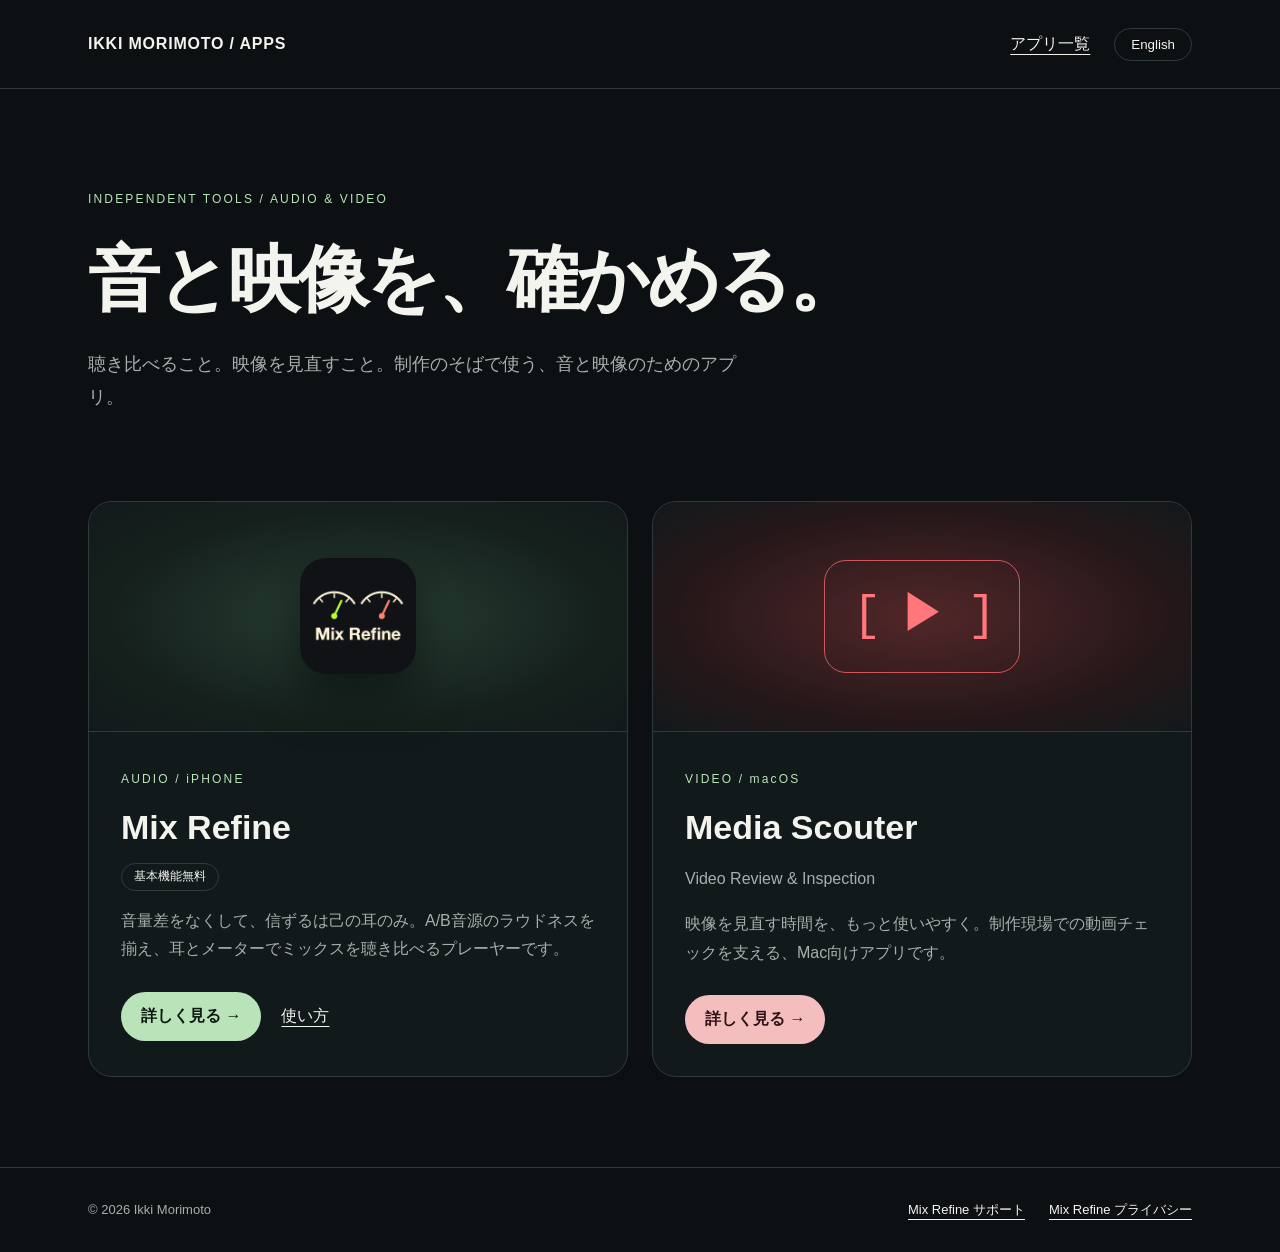
==== commit 6d8bf0c2: "Update Media Scouter pages for release" ====
--- a/index.html
+++ b/index.html
@@ -1 +1 @@
-<!doctype html><html lang="ja"><head><meta charset="utf-8"><meta name="viewport" content="width=device-width,initial-scale=1"><meta name="color-scheme" content="dark"><style>:root{color-scheme:dark;--bg:#0c1012;--fg:#f3f4ee;--muted:#a6afae;--line:#303a3c;--accent:#b9e4b9}*{box-sizing:border-box}body{margin:0;background:var(--bg);color:var(--fg);font-family:-apple-system,BlinkMacSystemFont,'Helvetica Neue',sans-serif;line-height:1.8}a{color:inherit;text-underline-offset:5px}a:focus-visible,button:focus-visible{outline:3px solid var(--accent);outline-offset:6px}.wrap{max-width:1160px;margin:auto;padding:0 28px}header{border-bottom:1px solid var(--line)}nav{min-height:88px;display:flex;align-items:center;gap:24px}.brand{text-decoration:none;font-weight:700;letter-spacing:.05em;margin-right:auto}button{background:transparent;color:inherit;border:1px solid var(--line);padding:8px 16px;border-radius:30px;cursor:pointer}.hero{padding:100px 0 70px}.eyebrow{font-size:12px;letter-spacing:.18em;color:var(--accent)}h1{font-size:clamp(36px,6vw,72px);line-height:1.3;letter-spacing:-.04em;margin:22px 0}h2{font-size:34px;line-height:1.3;margin:12px 0}p{color:var(--muted)}.lead{max-width:650px;font-size:18px}.grid{display:grid;grid-template-columns:1fr 1fr;gap:24px;padding-bottom:90px}.card{border:1px solid var(--line);border-radius:24px;overflow:hidden;background:#12191b;display:flex;flex-direction:column}.art{height:230px;display:flex;align-items:center;justify-content:center;background:radial-gradient(ellipse at center,#294136,#15201c 65%,#12191b);border-bottom:1px solid var(--line)}.art img{width:116px;height:116px;border-radius:26px;box-shadow:0 20px 50px #0008}.red .art{background:radial-gradient(ellipse at center,#522729,#251719 65%,#12191b)}.mark{font-family:monospace;font-size:48px;letter-spacing:-.1em;color:#ff777b;border:1px solid #ce575b;border-radius:22px;padding:12px 27px}.content{padding:32px;flex:1}.badge{display:inline-block;border:1px solid var(--line);border-radius:30px;padding:2px 12px;font-size:12px;color:var(--fg)}.actions{display:flex;gap:20px;align-items:center;flex-wrap:wrap;margin-top:28px}.button{display:inline-block;background:var(--accent);color:#0c1710;text-decoration:none;font-weight:600;padding:10px 20px;border-radius:30px}.red .button{background:#f4bdbe;color:#2b1215}footer{padding:30px 0;border-top:1px solid var(--line);font-size:13px}footer .wrap{display:flex;gap:24px;flex-wrap:wrap}footer p{margin:0;margin-right:auto}.skip{position:absolute;top:-80px;left:10px}.skip:focus{top:10px;background:#fff;color:#000;padding:8px}.detail{max-width:760px;padding-bottom:100px}.note{border-left:2px solid #ff777b;padding:5px 24px;margin:40px 0}@media(max-width:680px){.wrap{padding:0 20px}.hero{padding:64px 0 40px}.grid{grid-template-columns:1fr}.content{padding:24px}.art{height:180px}nav{gap:16px;min-height:72px}nav a{font-size:13px}}</style><title>Apps — Ikki Morimoto</title><meta name="description" content="Ikki Morimotoのアプリ。iPhone向け音源比較プレーヤーMix Refineと、開発中のmacOS向けMedia Scouter。"></head><body><a class="skip" href="#main" data-ja="本文へ移動" data-en="Skip to content">本文へ移動</a><header><nav class="wrap" aria-label="Main navigation"><a class="brand" href="index.html">IKKI MORIMOTO / APPS</a><a href="index.html#apps" data-ja="アプリ一覧" data-en="All apps">アプリ一覧</a><button id="lang" type="button" aria-label="Switch to English">English</button></nav></header><main id="main" class="wrap"><section class="hero"><div class="eyebrow">INDEPENDENT TOOLS / AUDIO & VIDEO</div><h1 data-ja="音と映像を、確かめる。" data-en="A closer look. A clearer listen.">音と映像を、確かめる。</h1><p class="lead" data-ja="聴き比べること。映像を見直すこと。制作のそばで使う、音と映像のためのアプリ。" data-en="Compare your audio. Review your video. Focused apps for the details that matter in creative work.">聴き比べること。映像を見直すこと。制作のそばで使う、音と映像のためのアプリ。</p></section><section class="grid" id="apps" aria-label="Apps"><article class="card"><div class="art"><img src="assets/icon.png?v=20261106-1106" width="116" height="116" alt="Mix Refine" decoding="async"></div><div class="content"><span class="eyebrow">AUDIO / iPHONE</span><h2>Mix Refine</h2><span class="badge" data-ja="基本機能無料" data-en="Core features free">基本機能無料</span><p data-ja="音量差をなくして、信ずるは己の耳のみ。A/B音源のラウドネスを揃え、耳とメーターでミックスを聴き比べるプレーヤーです。" data-en="Hear the mix beyond the volume. Match the loudness of A/B audio and compare your mix with your ears and meters.">音量差をなくして、信ずるは己の耳のみ。A/B音源のラウドネスを揃え、耳とメーターでミックスを聴き比べるプレーヤーです。</p><div class="actions"><a class="button" href="mix-refine.html" data-ja="詳しく見る →" data-en="Explore Mix Refine →">詳しく見る →</a><a href="guide.html" data-ja="使い方" data-en="User guide">使い方</a></div></div></article><article class="card red"><div class="art"><span class="mark" aria-hidden="true">[ ▶ ]</span></div><div class="content"><span class="eyebrow">VIDEO / macOS</span><h2>Media Scouter</h2><span class="badge" data-ja="開発中" data-en="In development">開発中</span><p>Video Review & Inspection</p><p data-ja="映像を見直す時間を、もっと使いやすく。制作現場での動画チェックを支える、Mac向けアプリを開発しています。" data-en="A more focused way to review video. A Mac app in development for checking footage in creative workflows.">映像を見直す時間を、もっと使いやすく。制作現場での動画チェックを支える、Mac向けアプリを開発しています。</p><div class="actions"><a class="button" href="media-scouter.html" data-ja="詳しく見る →" data-en="Explore Media Scouter →">詳しく見る →</a></div></div></article></section></main><footer><div class="wrap"><p>© 2026 Ikki Morimoto</p><a href="support.html" data-ja="Mix Refine サポート" data-en="Mix Refine support">Mix Refine サポート</a><a href="privacy.html" data-ja="Mix Refine プライバシー" data-en="Mix Refine privacy">Mix Refine プライバシー</a></div></footer><script>const toggle=document.getElementById('lang');let english=false;toggle.addEventListener('click',()=>{english=!english;document.documentElement.lang=english?'en':'ja';document.querySelectorAll('[data-ja][data-en]').forEach(el=>el.textContent=el.dataset[english?'en':'ja']);toggle.textContent=english?'日本語':'English';toggle.setAttribute('aria-label',english?'日本語に切り替え':'Switch to English')});if(['#features','#updates','#main'].includes(location.hash)&&location.hash!=='#main')location.replace('mix-refine.html'+location.hash);</script></body></html>
+<!doctype html><html lang="ja"><head><meta charset="utf-8"><meta name="viewport" content="width=device-width,initial-scale=1"><meta name="color-scheme" content="dark"><style>:root{color-scheme:dark;--bg:#0c1012;--fg:#f3f4ee;--muted:#a6afae;--line:#303a3c;--accent:#b9e4b9}*{box-sizing:border-box}body{margin:0;background:var(--bg);color:var(--fg);font-family:-apple-system,BlinkMacSystemFont,'Helvetica Neue',sans-serif;line-height:1.8}a{color:inherit;text-underline-offset:5px}a:focus-visible,button:focus-visible{outline:3px solid var(--accent);outline-offset:6px}.wrap{max-width:1160px;margin:auto;padding:0 28px}header{border-bottom:1px solid var(--line)}nav{min-height:88px;display:flex;align-items:center;gap:24px}.brand{text-decoration:none;font-weight:700;letter-spacing:.05em;margin-right:auto}button{background:transparent;color:inherit;border:1px solid var(--line);padding:8px 16px;border-radius:30px;cursor:pointer}.hero{padding:100px 0 70px}.eyebrow{font-size:12px;letter-spacing:.18em;color:var(--accent)}h1{font-size:clamp(36px,6vw,72px);line-height:1.3;letter-spacing:-.04em;margin:22px 0}h2{font-size:34px;line-height:1.3;margin:12px 0}p{color:var(--muted)}.lead{max-width:650px;font-size:18px}.grid{display:grid;grid-template-columns:1fr 1fr;gap:24px;padding-bottom:90px}.card{border:1px solid var(--line);border-radius:24px;overflow:hidden;background:#12191b;display:flex;flex-direction:column}.art{height:230px;display:flex;align-items:center;justify-content:center;background:radial-gradient(ellipse at center,#294136,#15201c 65%,#12191b);border-bottom:1px solid var(--line)}.art img{width:116px;height:116px;border-radius:26px;box-shadow:0 20px 50px #0008}.red .art{background:radial-gradient(ellipse at center,#522729,#251719 65%,#12191b)}.mark{font-family:monospace;font-size:48px;letter-spacing:-.1em;color:#ff777b;border:1px solid #ce575b;border-radius:22px;padding:12px 27px}.content{padding:32px;flex:1}.badge{display:inline-block;border:1px solid var(--line);border-radius:30px;padding:2px 12px;font-size:12px;color:var(--fg)}.actions{display:flex;gap:20px;align-items:center;flex-wrap:wrap;margin-top:28px}.button{display:inline-block;background:var(--accent);color:#0c1710;text-decoration:none;font-weight:600;padding:10px 20px;border-radius:30px}.red .button{background:#f4bdbe;color:#2b1215}footer{padding:30px 0;border-top:1px solid var(--line);font-size:13px}footer .wrap{display:flex;gap:24px;flex-wrap:wrap}footer p{margin:0;margin-right:auto}.skip{position:absolute;top:-80px;left:10px}.skip:focus{top:10px;background:#fff;color:#000;padding:8px}.detail{max-width:760px;padding-bottom:100px}.note{border-left:2px solid #ff777b;padding:5px 24px;margin:40px 0}@media(max-width:680px){.wrap{padding:0 20px}.hero{padding:64px 0 40px}.grid{grid-template-columns:1fr}.content{padding:24px}.art{height:180px}nav{gap:16px;min-height:72px}nav a{font-size:13px}}</style><title>Apps — Ikki Morimoto</title><meta name="description" content="Ikki Morimotoのアプリ。iPhone向け音源比較プレーヤーMix Refineと、macOS向け動画確認アプリMedia Scouter。"></head><body><a class="skip" href="#main" data-ja="本文へ移動" data-en="Skip to content">本文へ移動</a><header><nav class="wrap" aria-label="Main navigation"><a class="brand" href="index.html">IKKI MORIMOTO / APPS</a><a href="index.html#apps" data-ja="アプリ一覧" data-en="All apps">アプリ一覧</a><button id="lang" type="button" aria-label="Switch to English">English</button></nav></header><main id="main" class="wrap"><section class="hero"><div class="eyebrow">INDEPENDENT TOOLS / AUDIO & VIDEO</div><h1 data-ja="音と映像を、確かめる。" data-en="A closer look. A clearer listen.">音と映像を、確かめる。</h1><p class="lead" data-ja="聴き比べること。映像を見直すこと。制作のそばで使う、音と映像のためのアプリ。" data-en="Compare your audio. Review your video. Focused apps for the details that matter in creative work.">聴き比べること。映像を見直すこと。制作のそばで使う、音と映像のためのアプリ。</p></section><section class="grid" id="apps" aria-label="Apps"><article class="card"><div class="art"><img src="assets/icon.png?v=20261106-1106" width="116" height="116" alt="Mix Refine" decoding="async"></div><div class="content"><span class="eyebrow">AUDIO / iPHONE</span><h2>Mix Refine</h2><span class="badge" data-ja="基本機能無料" data-en="Core features free">基本機能無料</span><p data-ja="音量差をなくして、信ずるは己の耳のみ。A/B音源のラウドネスを揃え、耳とメーターでミックスを聴き比べるプレーヤーです。" data-en="Hear the mix beyond the volume. Match the loudness of A/B audio and compare your mix with your ears and meters.">音量差をなくして、信ずるは己の耳のみ。A/B音源のラウドネスを揃え、耳とメーターでミックスを聴き比べるプレーヤーです。</p><div class="actions"><a class="button" href="mix-refine.html" data-ja="詳しく見る →" data-en="Explore Mix Refine →">詳しく見る →</a><a href="guide.html" data-ja="使い方" data-en="User guide">使い方</a></div></div></article><article class="card red"><div class="art"><span class="mark" aria-hidden="true">[ ▶ ]</span></div><div class="content"><span class="eyebrow">VIDEO / macOS</span><h2>Media Scouter</h2><p>Video Review & Inspection</p><p data-ja="映像を見直す時間を、もっと使いやすく。制作現場での動画チェックを支える、Mac向けアプリです。" data-en="A more focused way to review video. A Mac app for checking footage in creative workflows.">映像を見直す時間を、もっと使いやすく。制作現場での動画チェックを支える、Mac向けアプリです。</p><div class="actions"><a class="button" href="media-scouter.html" data-ja="詳しく見る →" data-en="Explore Media Scouter →">詳しく見る →</a></div></div></article></section></main><footer><div class="wrap"><p>© 2026 Ikki Morimoto</p><a href="support.html" data-ja="Mix Refine サポート" data-en="Mix Refine support">Mix Refine サポート</a><a href="privacy.html" data-ja="Mix Refine プライバシー" data-en="Mix Refine privacy">Mix Refine プライバシー</a></div></footer><script>const toggle=document.getElementById('lang');let english=false;toggle.addEventListener('click',()=>{english=!english;document.documentElement.lang=english?'en':'ja';document.querySelectorAll('[data-ja][data-en]').forEach(el=>el.textContent=el.dataset[english?'en':'ja']);toggle.textContent=english?'日本語':'English';toggle.setAttribute('aria-label',english?'日本語に切り替え':'Switch to English')});if(['#features','#updates','#main'].includes(location.hash)&&location.hash!=='#main')location.replace('mix-refine.html'+location.hash);</script></body></html>
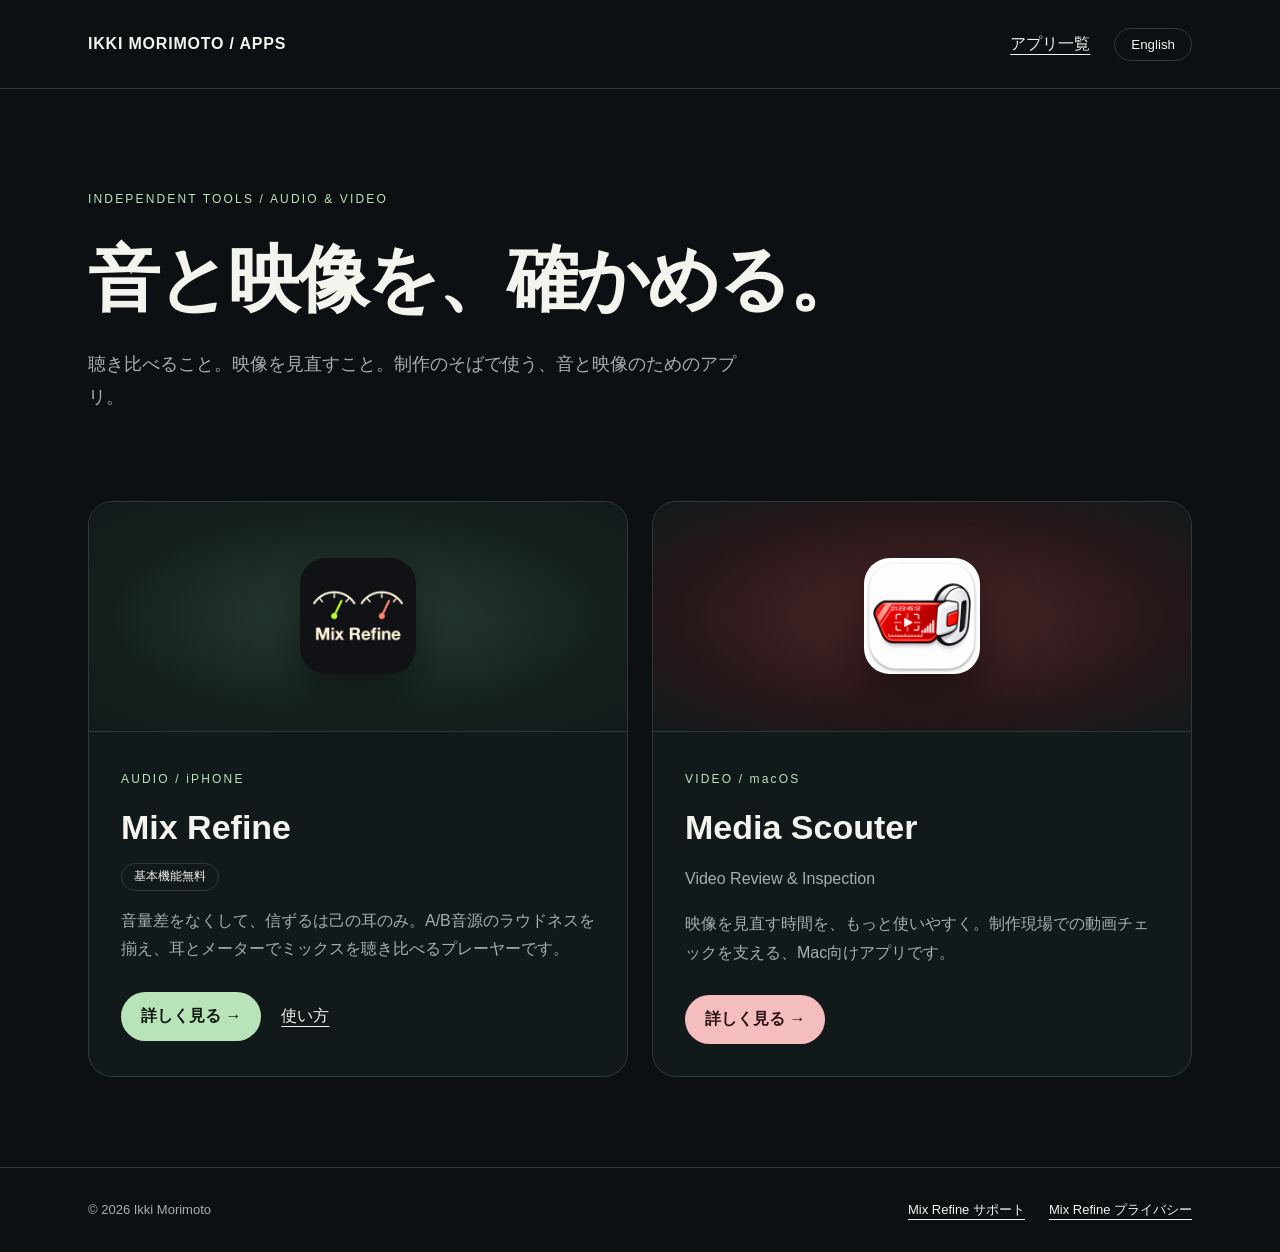
==== commit 549c84ff: "Build Media Scouter product page with branding and screenshots" ====
--- a/index.html
+++ b/index.html
@@ -1 +1 @@
-<!doctype html><html lang="ja"><head><meta charset="utf-8"><meta name="viewport" content="width=device-width,initial-scale=1"><meta name="color-scheme" content="dark"><style>:root{color-scheme:dark;--bg:#0c1012;--fg:#f3f4ee;--muted:#a6afae;--line:#303a3c;--accent:#b9e4b9}*{box-sizing:border-box}body{margin:0;background:var(--bg);color:var(--fg);font-family:-apple-system,BlinkMacSystemFont,'Helvetica Neue',sans-serif;line-height:1.8}a{color:inherit;text-underline-offset:5px}a:focus-visible,button:focus-visible{outline:3px solid var(--accent);outline-offset:6px}.wrap{max-width:1160px;margin:auto;padding:0 28px}header{border-bottom:1px solid var(--line)}nav{min-height:88px;display:flex;align-items:center;gap:24px}.brand{text-decoration:none;font-weight:700;letter-spacing:.05em;margin-right:auto}button{background:transparent;color:inherit;border:1px solid var(--line);padding:8px 16px;border-radius:30px;cursor:pointer}.hero{padding:100px 0 70px}.eyebrow{font-size:12px;letter-spacing:.18em;color:var(--accent)}h1{font-size:clamp(36px,6vw,72px);line-height:1.3;letter-spacing:-.04em;margin:22px 0}h2{font-size:34px;line-height:1.3;margin:12px 0}p{color:var(--muted)}.lead{max-width:650px;font-size:18px}.grid{display:grid;grid-template-columns:1fr 1fr;gap:24px;padding-bottom:90px}.card{border:1px solid var(--line);border-radius:24px;overflow:hidden;background:#12191b;display:flex;flex-direction:column}.art{height:230px;display:flex;align-items:center;justify-content:center;background:radial-gradient(ellipse at center,#294136,#15201c 65%,#12191b);border-bottom:1px solid var(--line)}.art img{width:116px;height:116px;border-radius:26px;box-shadow:0 20px 50px #0008}.red .art{background:radial-gradient(ellipse at center,#522729,#251719 65%,#12191b)}.mark{font-family:monospace;font-size:48px;letter-spacing:-.1em;color:#ff777b;border:1px solid #ce575b;border-radius:22px;padding:12px 27px}.content{padding:32px;flex:1}.badge{display:inline-block;border:1px solid var(--line);border-radius:30px;padding:2px 12px;font-size:12px;color:var(--fg)}.actions{display:flex;gap:20px;align-items:center;flex-wrap:wrap;margin-top:28px}.button{display:inline-block;background:var(--accent);color:#0c1710;text-decoration:none;font-weight:600;padding:10px 20px;border-radius:30px}.red .button{background:#f4bdbe;color:#2b1215}footer{padding:30px 0;border-top:1px solid var(--line);font-size:13px}footer .wrap{display:flex;gap:24px;flex-wrap:wrap}footer p{margin:0;margin-right:auto}.skip{position:absolute;top:-80px;left:10px}.skip:focus{top:10px;background:#fff;color:#000;padding:8px}.detail{max-width:760px;padding-bottom:100px}.note{border-left:2px solid #ff777b;padding:5px 24px;margin:40px 0}@media(max-width:680px){.wrap{padding:0 20px}.hero{padding:64px 0 40px}.grid{grid-template-columns:1fr}.content{padding:24px}.art{height:180px}nav{gap:16px;min-height:72px}nav a{font-size:13px}}</style><title>Apps — Ikki Morimoto</title><meta name="description" content="Ikki Morimotoのアプリ。iPhone向け音源比較プレーヤーMix Refineと、macOS向け動画確認アプリMedia Scouter。"></head><body><a class="skip" href="#main" data-ja="本文へ移動" data-en="Skip to content">本文へ移動</a><header><nav class="wrap" aria-label="Main navigation"><a class="brand" href="index.html">IKKI MORIMOTO / APPS</a><a href="index.html#apps" data-ja="アプリ一覧" data-en="All apps">アプリ一覧</a><button id="lang" type="button" aria-label="Switch to English">English</button></nav></header><main id="main" class="wrap"><section class="hero"><div class="eyebrow">INDEPENDENT TOOLS / AUDIO & VIDEO</div><h1 data-ja="音と映像を、確かめる。" data-en="A closer look. A clearer listen.">音と映像を、確かめる。</h1><p class="lead" data-ja="聴き比べること。映像を見直すこと。制作のそばで使う、音と映像のためのアプリ。" data-en="Compare your audio. Review your video. Focused apps for the details that matter in creative work.">聴き比べること。映像を見直すこと。制作のそばで使う、音と映像のためのアプリ。</p></section><section class="grid" id="apps" aria-label="Apps"><article class="card"><div class="art"><img src="assets/icon.png?v=20261106-1106" width="116" height="116" alt="Mix Refine" decoding="async"></div><div class="content"><span class="eyebrow">AUDIO / iPHONE</span><h2>Mix Refine</h2><span class="badge" data-ja="基本機能無料" data-en="Core features free">基本機能無料</span><p data-ja="音量差をなくして、信ずるは己の耳のみ。A/B音源のラウドネスを揃え、耳とメーターでミックスを聴き比べるプレーヤーです。" data-en="Hear the mix beyond the volume. Match the loudness of A/B audio and compare your mix with your ears and meters.">音量差をなくして、信ずるは己の耳のみ。A/B音源のラウドネスを揃え、耳とメーターでミックスを聴き比べるプレーヤーです。</p><div class="actions"><a class="button" href="mix-refine.html" data-ja="詳しく見る →" data-en="Explore Mix Refine →">詳しく見る →</a><a href="guide.html" data-ja="使い方" data-en="User guide">使い方</a></div></div></article><article class="card red"><div class="art"><span class="mark" aria-hidden="true">[ ▶ ]</span></div><div class="content"><span class="eyebrow">VIDEO / macOS</span><h2>Media Scouter</h2><p>Video Review & Inspection</p><p data-ja="映像を見直す時間を、もっと使いやすく。制作現場での動画チェックを支える、Mac向けアプリです。" data-en="A more focused way to review video. A Mac app for checking footage in creative workflows.">映像を見直す時間を、もっと使いやすく。制作現場での動画チェックを支える、Mac向けアプリです。</p><div class="actions"><a class="button" href="media-scouter.html" data-ja="詳しく見る →" data-en="Explore Media Scouter →">詳しく見る →</a></div></div></article></section></main><footer><div class="wrap"><p>© 2026 Ikki Morimoto</p><a href="support.html" data-ja="Mix Refine サポート" data-en="Mix Refine support">Mix Refine サポート</a><a href="privacy.html" data-ja="Mix Refine プライバシー" data-en="Mix Refine privacy">Mix Refine プライバシー</a></div></footer><script>const toggle=document.getElementById('lang');let english=false;toggle.addEventListener('click',()=>{english=!english;document.documentElement.lang=english?'en':'ja';document.querySelectorAll('[data-ja][data-en]').forEach(el=>el.textContent=el.dataset[english?'en':'ja']);toggle.textContent=english?'日本語':'English';toggle.setAttribute('aria-label',english?'日本語に切り替え':'Switch to English')});if(['#features','#updates','#main'].includes(location.hash)&&location.hash!=='#main')location.replace('mix-refine.html'+location.hash);</script></body></html>
+<!doctype html><html lang="ja"><head><meta charset="utf-8"><meta name="viewport" content="width=device-width,initial-scale=1"><meta name="color-scheme" content="dark"><style>:root{color-scheme:dark;--bg:#0c1012;--fg:#f3f4ee;--muted:#a6afae;--line:#303a3c;--accent:#b9e4b9}*{box-sizing:border-box}body{margin:0;background:var(--bg);color:var(--fg);font-family:-apple-system,BlinkMacSystemFont,'Helvetica Neue',sans-serif;line-height:1.8}a{color:inherit;text-underline-offset:5px}a:focus-visible,button:focus-visible{outline:3px solid var(--accent);outline-offset:6px}.wrap{max-width:1160px;margin:auto;padding:0 28px}header{border-bottom:1px solid var(--line)}nav{min-height:88px;display:flex;align-items:center;gap:24px}.brand{text-decoration:none;font-weight:700;letter-spacing:.05em;margin-right:auto}button{background:transparent;color:inherit;border:1px solid var(--line);padding:8px 16px;border-radius:30px;cursor:pointer}.hero{padding:100px 0 70px}.eyebrow{font-size:12px;letter-spacing:.18em;color:var(--accent)}h1{font-size:clamp(36px,6vw,72px);line-height:1.3;letter-spacing:-.04em;margin:22px 0}h2{font-size:34px;line-height:1.3;margin:12px 0}p{color:var(--muted)}.lead{max-width:650px;font-size:18px}.grid{display:grid;grid-template-columns:1fr 1fr;gap:24px;padding-bottom:90px}.card{border:1px solid var(--line);border-radius:24px;overflow:hidden;background:#12191b;display:flex;flex-direction:column}.art{height:230px;display:flex;align-items:center;justify-content:center;background:radial-gradient(ellipse at center,#294136,#15201c 65%,#12191b);border-bottom:1px solid var(--line)}.art img{width:116px;height:116px;border-radius:26px;box-shadow:0 20px 50px #0008}.red .art{background:radial-gradient(ellipse at center,#522729,#251719 65%,#12191b)}.mark{font-family:monospace;font-size:48px;letter-spacing:-.1em;color:#ff777b;border:1px solid #ce575b;border-radius:22px;padding:12px 27px}.content{padding:32px;flex:1}.badge{display:inline-block;border:1px solid var(--line);border-radius:30px;padding:2px 12px;font-size:12px;color:var(--fg)}.actions{display:flex;gap:20px;align-items:center;flex-wrap:wrap;margin-top:28px}.button{display:inline-block;background:var(--accent);color:#0c1710;text-decoration:none;font-weight:600;padding:10px 20px;border-radius:30px}.red .button{background:#f4bdbe;color:#2b1215}footer{padding:30px 0;border-top:1px solid var(--line);font-size:13px}footer .wrap{display:flex;gap:24px;flex-wrap:wrap}footer p{margin:0;margin-right:auto}.skip{position:absolute;top:-80px;left:10px}.skip:focus{top:10px;background:#fff;color:#000;padding:8px}.detail{max-width:760px;padding-bottom:100px}.note{border-left:2px solid #ff777b;padding:5px 24px;margin:40px 0}@media(max-width:680px){.wrap{padding:0 20px}.hero{padding:64px 0 40px}.grid{grid-template-columns:1fr}.content{padding:24px}.art{height:180px}nav{gap:16px;min-height:72px}nav a{font-size:13px}}</style><title>Apps — Ikki Morimoto</title><meta name="description" content="Ikki Morimotoのアプリ。iPhone向け音源比較プレーヤーMix Refineと、macOS向け動画確認アプリMedia Scouter。"></head><body><a class="skip" href="#main" data-ja="本文へ移動" data-en="Skip to content">本文へ移動</a><header><nav class="wrap" aria-label="Main navigation"><a class="brand" href="index.html">IKKI MORIMOTO / APPS</a><a href="index.html#apps" data-ja="アプリ一覧" data-en="All apps">アプリ一覧</a><button id="lang" type="button" aria-label="Switch to English">English</button></nav></header><main id="main" class="wrap"><section class="hero"><div class="eyebrow">INDEPENDENT TOOLS / AUDIO & VIDEO</div><h1 data-ja="音と映像を、確かめる。" data-en="A closer look. A clearer listen.">音と映像を、確かめる。</h1><p class="lead" data-ja="聴き比べること。映像を見直すこと。制作のそばで使う、音と映像のためのアプリ。" data-en="Compare your audio. Review your video. Focused apps for the details that matter in creative work.">聴き比べること。映像を見直すこと。制作のそばで使う、音と映像のためのアプリ。</p></section><section class="grid" id="apps" aria-label="Apps"><article class="card"><div class="art"><img src="assets/icon.png?v=20261106-1106" width="116" height="116" alt="Mix Refine" decoding="async"></div><div class="content"><span class="eyebrow">AUDIO / iPHONE</span><h2>Mix Refine</h2><span class="badge" data-ja="基本機能無料" data-en="Core features free">基本機能無料</span><p data-ja="音量差をなくして、信ずるは己の耳のみ。A/B音源のラウドネスを揃え、耳とメーターでミックスを聴き比べるプレーヤーです。" data-en="Hear the mix beyond the volume. Match the loudness of A/B audio and compare your mix with your ears and meters.">音量差をなくして、信ずるは己の耳のみ。A/B音源のラウドネスを揃え、耳とメーターでミックスを聴き比べるプレーヤーです。</p><div class="actions"><a class="button" href="mix-refine.html" data-ja="詳しく見る →" data-en="Explore Mix Refine →">詳しく見る →</a><a href="guide.html" data-ja="使い方" data-en="User guide">使い方</a></div></div></article><article class="card red"><div class="art"><img src="media-scouter-icon.png" width="116" height="116" alt="Media Scouter" decoding="async"></div><div class="content"><span class="eyebrow">VIDEO / macOS</span><h2>Media Scouter</h2><p>Video Review & Inspection</p><p data-ja="映像を見直す時間を、もっと使いやすく。制作現場での動画チェックを支える、Mac向けアプリです。" data-en="A more focused way to review video. A Mac app for checking footage in creative workflows.">映像を見直す時間を、もっと使いやすく。制作現場での動画チェックを支える、Mac向けアプリです。</p><div class="actions"><a class="button" href="media-scouter.html" data-ja="詳しく見る →" data-en="Explore Media Scouter →">詳しく見る →</a></div></div></article></section></main><footer><div class="wrap"><p>© 2026 Ikki Morimoto</p><a href="support.html" data-ja="Mix Refine サポート" data-en="Mix Refine support">Mix Refine サポート</a><a href="privacy.html" data-ja="Mix Refine プライバシー" data-en="Mix Refine privacy">Mix Refine プライバシー</a></div></footer><script>const toggle=document.getElementById('lang');let english=false;toggle.addEventListener('click',()=>{english=!english;document.documentElement.lang=english?'en':'ja';document.querySelectorAll('[data-ja][data-en]').forEach(el=>el.textContent=el.dataset[english?'en':'ja']);toggle.textContent=english?'日本語':'English';toggle.setAttribute('aria-label',english?'日本語に切り替え':'Switch to English')});if(['#features','#updates','#main'].includes(location.hash)&&location.hash!=='#main')location.replace('mix-refine.html'+location.hash);</script></body></html>
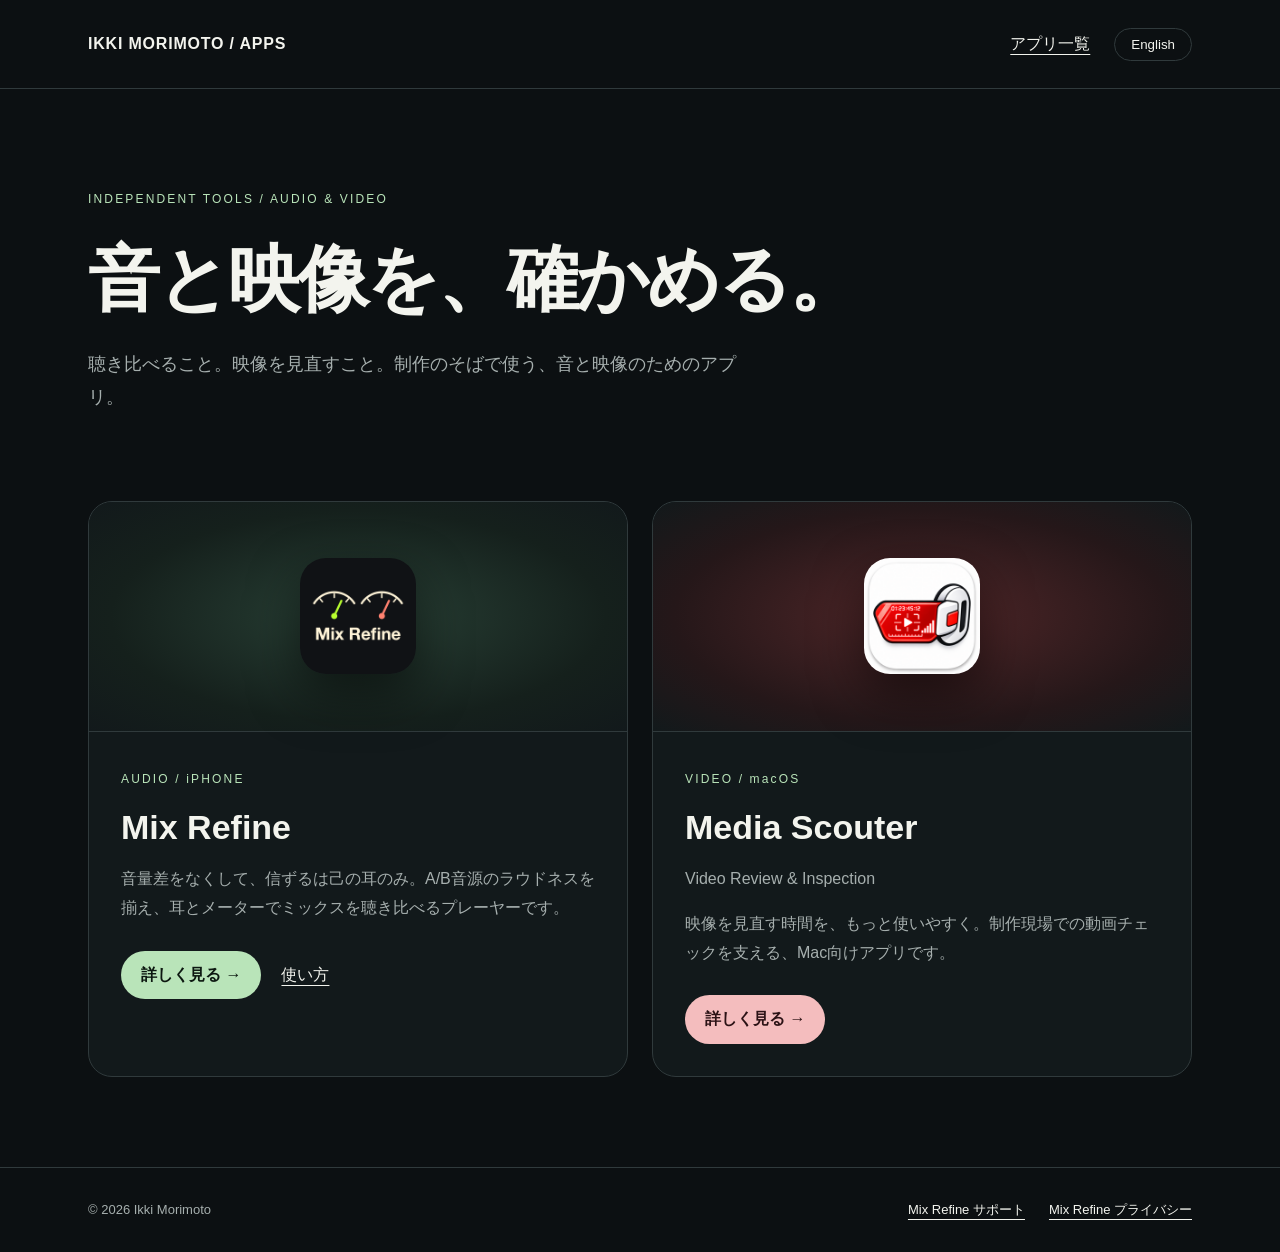
==== commit 6237f1ee: "Remove free features badge from app listing" ====
--- a/index.html
+++ b/index.html
@@ -1 +1 @@
-<!doctype html><html lang="ja"><head><meta charset="utf-8"><meta name="viewport" content="width=device-width,initial-scale=1"><meta name="color-scheme" content="dark"><style>:root{color-scheme:dark;--bg:#0c1012;--fg:#f3f4ee;--muted:#a6afae;--line:#303a3c;--accent:#b9e4b9}*{box-sizing:border-box}body{margin:0;background:var(--bg);color:var(--fg);font-family:-apple-system,BlinkMacSystemFont,'Helvetica Neue',sans-serif;line-height:1.8}a{color:inherit;text-underline-offset:5px}a:focus-visible,button:focus-visible{outline:3px solid var(--accent);outline-offset:6px}.wrap{max-width:1160px;margin:auto;padding:0 28px}header{border-bottom:1px solid var(--line)}nav{min-height:88px;display:flex;align-items:center;gap:24px}.brand{text-decoration:none;font-weight:700;letter-spacing:.05em;margin-right:auto}button{background:transparent;color:inherit;border:1px solid var(--line);padding:8px 16px;border-radius:30px;cursor:pointer}.hero{padding:100px 0 70px}.eyebrow{font-size:12px;letter-spacing:.18em;color:var(--accent)}h1{font-size:clamp(36px,6vw,72px);line-height:1.3;letter-spacing:-.04em;margin:22px 0}h2{font-size:34px;line-height:1.3;margin:12px 0}p{color:var(--muted)}.lead{max-width:650px;font-size:18px}.grid{display:grid;grid-template-columns:1fr 1fr;gap:24px;padding-bottom:90px}.card{border:1px solid var(--line);border-radius:24px;overflow:hidden;background:#12191b;display:flex;flex-direction:column}.art{height:230px;display:flex;align-items:center;justify-content:center;background:radial-gradient(ellipse at center,#294136,#15201c 65%,#12191b);border-bottom:1px solid var(--line)}.art img{width:116px;height:116px;border-radius:26px;box-shadow:0 20px 50px #0008}.red .art{background:radial-gradient(ellipse at center,#522729,#251719 65%,#12191b)}.mark{font-family:monospace;font-size:48px;letter-spacing:-.1em;color:#ff777b;border:1px solid #ce575b;border-radius:22px;padding:12px 27px}.content{padding:32px;flex:1}.badge{display:inline-block;border:1px solid var(--line);border-radius:30px;padding:2px 12px;font-size:12px;color:var(--fg)}.actions{display:flex;gap:20px;align-items:center;flex-wrap:wrap;margin-top:28px}.button{display:inline-block;background:var(--accent);color:#0c1710;text-decoration:none;font-weight:600;padding:10px 20px;border-radius:30px}.red .button{background:#f4bdbe;color:#2b1215}footer{padding:30px 0;border-top:1px solid var(--line);font-size:13px}footer .wrap{display:flex;gap:24px;flex-wrap:wrap}footer p{margin:0;margin-right:auto}.skip{position:absolute;top:-80px;left:10px}.skip:focus{top:10px;background:#fff;color:#000;padding:8px}.detail{max-width:760px;padding-bottom:100px}.note{border-left:2px solid #ff777b;padding:5px 24px;margin:40px 0}@media(max-width:680px){.wrap{padding:0 20px}.hero{padding:64px 0 40px}.grid{grid-template-columns:1fr}.content{padding:24px}.art{height:180px}nav{gap:16px;min-height:72px}nav a{font-size:13px}}</style><title>Apps — Ikki Morimoto</title><meta name="description" content="Ikki Morimotoのアプリ。iPhone向け音源比較プレーヤーMix Refineと、macOS向け動画確認アプリMedia Scouter。"></head><body><a class="skip" href="#main" data-ja="本文へ移動" data-en="Skip to content">本文へ移動</a><header><nav class="wrap" aria-label="Main navigation"><a class="brand" href="index.html">IKKI MORIMOTO / APPS</a><a href="index.html#apps" data-ja="アプリ一覧" data-en="All apps">アプリ一覧</a><button id="lang" type="button" aria-label="Switch to English">English</button></nav></header><main id="main" class="wrap"><section class="hero"><div class="eyebrow">INDEPENDENT TOOLS / AUDIO & VIDEO</div><h1 data-ja="音と映像を、確かめる。" data-en="A closer look. A clearer listen.">音と映像を、確かめる。</h1><p class="lead" data-ja="聴き比べること。映像を見直すこと。制作のそばで使う、音と映像のためのアプリ。" data-en="Compare your audio. Review your video. Focused apps for the details that matter in creative work.">聴き比べること。映像を見直すこと。制作のそばで使う、音と映像のためのアプリ。</p></section><section class="grid" id="apps" aria-label="Apps"><article class="card"><div class="art"><img src="assets/icon.png?v=20261106-1106" width="116" height="116" alt="Mix Refine" decoding="async"></div><div class="content"><span class="eyebrow">AUDIO / iPHONE</span><h2>Mix Refine</h2><span class="badge" data-ja="基本機能無料" data-en="Core features free">基本機能無料</span><p data-ja="音量差をなくして、信ずるは己の耳のみ。A/B音源のラウドネスを揃え、耳とメーターでミックスを聴き比べるプレーヤーです。" data-en="Hear the mix beyond the volume. Match the loudness of A/B audio and compare your mix with your ears and meters.">音量差をなくして、信ずるは己の耳のみ。A/B音源のラウドネスを揃え、耳とメーターでミックスを聴き比べるプレーヤーです。</p><div class="actions"><a class="button" href="mix-refine.html" data-ja="詳しく見る →" data-en="Explore Mix Refine →">詳しく見る →</a><a href="guide.html" data-ja="使い方" data-en="User guide">使い方</a></div></div></article><article class="card red"><div class="art"><img src="media-scouter-icon.png" width="116" height="116" alt="Media Scouter" decoding="async"></div><div class="content"><span class="eyebrow">VIDEO / macOS</span><h2>Media Scouter</h2><p>Video Review & Inspection</p><p data-ja="映像を見直す時間を、もっと使いやすく。制作現場での動画チェックを支える、Mac向けアプリです。" data-en="A more focused way to review video. A Mac app for checking footage in creative workflows.">映像を見直す時間を、もっと使いやすく。制作現場での動画チェックを支える、Mac向けアプリです。</p><div class="actions"><a class="button" href="media-scouter.html" data-ja="詳しく見る →" data-en="Explore Media Scouter →">詳しく見る →</a></div></div></article></section></main><footer><div class="wrap"><p>© 2026 Ikki Morimoto</p><a href="support.html" data-ja="Mix Refine サポート" data-en="Mix Refine support">Mix Refine サポート</a><a href="privacy.html" data-ja="Mix Refine プライバシー" data-en="Mix Refine privacy">Mix Refine プライバシー</a></div></footer><script>const toggle=document.getElementById('lang');let english=false;toggle.addEventListener('click',()=>{english=!english;document.documentElement.lang=english?'en':'ja';document.querySelectorAll('[data-ja][data-en]').forEach(el=>el.textContent=el.dataset[english?'en':'ja']);toggle.textContent=english?'日本語':'English';toggle.setAttribute('aria-label',english?'日本語に切り替え':'Switch to English')});if(['#features','#updates','#main'].includes(location.hash)&&location.hash!=='#main')location.replace('mix-refine.html'+location.hash);</script></body></html>
+<!doctype html><html lang="ja"><head><meta charset="utf-8"><meta name="viewport" content="width=device-width,initial-scale=1"><meta name="color-scheme" content="dark"><style>:root{color-scheme:dark;--bg:#0c1012;--fg:#f3f4ee;--muted:#a6afae;--line:#303a3c;--accent:#b9e4b9}*{box-sizing:border-box}body{margin:0;background:var(--bg);color:var(--fg);font-family:-apple-system,BlinkMacSystemFont,'Helvetica Neue',sans-serif;line-height:1.8}a{color:inherit;text-underline-offset:5px}a:focus-visible,button:focus-visible{outline:3px solid var(--accent);outline-offset:6px}.wrap{max-width:1160px;margin:auto;padding:0 28px}header{border-bottom:1px solid var(--line)}nav{min-height:88px;display:flex;align-items:center;gap:24px}.brand{text-decoration:none;font-weight:700;letter-spacing:.05em;margin-right:auto}button{background:transparent;color:inherit;border:1px solid var(--line);padding:8px 16px;border-radius:30px;cursor:pointer}.hero{padding:100px 0 70px}.eyebrow{font-size:12px;letter-spacing:.18em;color:var(--accent)}h1{font-size:clamp(36px,6vw,72px);line-height:1.3;letter-spacing:-.04em;margin:22px 0}h2{font-size:34px;line-height:1.3;margin:12px 0}p{color:var(--muted)}.lead{max-width:650px;font-size:18px}.grid{display:grid;grid-template-columns:1fr 1fr;gap:24px;padding-bottom:90px}.card{border:1px solid var(--line);border-radius:24px;overflow:hidden;background:#12191b;display:flex;flex-direction:column}.art{height:230px;display:flex;align-items:center;justify-content:center;background:radial-gradient(ellipse at center,#294136,#15201c 65%,#12191b);border-bottom:1px solid var(--line)}.art img{width:116px;height:116px;border-radius:26px;box-shadow:0 20px 50px #0008}.red .art{background:radial-gradient(ellipse at center,#522729,#251719 65%,#12191b)}.mark{font-family:monospace;font-size:48px;letter-spacing:-.1em;color:#ff777b;border:1px solid #ce575b;border-radius:22px;padding:12px 27px}.content{padding:32px;flex:1}.badge{display:inline-block;border:1px solid var(--line);border-radius:30px;padding:2px 12px;font-size:12px;color:var(--fg)}.actions{display:flex;gap:20px;align-items:center;flex-wrap:wrap;margin-top:28px}.button{display:inline-block;background:var(--accent);color:#0c1710;text-decoration:none;font-weight:600;padding:10px 20px;border-radius:30px}.red .button{background:#f4bdbe;color:#2b1215}footer{padding:30px 0;border-top:1px solid var(--line);font-size:13px}footer .wrap{display:flex;gap:24px;flex-wrap:wrap}footer p{margin:0;margin-right:auto}.skip{position:absolute;top:-80px;left:10px}.skip:focus{top:10px;background:#fff;color:#000;padding:8px}.detail{max-width:760px;padding-bottom:100px}.note{border-left:2px solid #ff777b;padding:5px 24px;margin:40px 0}@media(max-width:680px){.wrap{padding:0 20px}.hero{padding:64px 0 40px}.grid{grid-template-columns:1fr}.content{padding:24px}.art{height:180px}nav{gap:16px;min-height:72px}nav a{font-size:13px}}</style><title>Apps — Ikki Morimoto</title><meta name="description" content="Ikki Morimotoのアプリ。iPhone向け音源比較プレーヤーMix Refineと、macOS向け動画確認アプリMedia Scouter。"></head><body><a class="skip" href="#main" data-ja="本文へ移動" data-en="Skip to content">本文へ移動</a><header><nav class="wrap" aria-label="Main navigation"><a class="brand" href="index.html">IKKI MORIMOTO / APPS</a><a href="index.html#apps" data-ja="アプリ一覧" data-en="All apps">アプリ一覧</a><button id="lang" type="button" aria-label="Switch to English">English</button></nav></header><main id="main" class="wrap"><section class="hero"><div class="eyebrow">INDEPENDENT TOOLS / AUDIO & VIDEO</div><h1 data-ja="音と映像を、確かめる。" data-en="A closer look. A clearer listen.">音と映像を、確かめる。</h1><p class="lead" data-ja="聴き比べること。映像を見直すこと。制作のそばで使う、音と映像のためのアプリ。" data-en="Compare your audio. Review your video. Focused apps for the details that matter in creative work.">聴き比べること。映像を見直すこと。制作のそばで使う、音と映像のためのアプリ。</p></section><section class="grid" id="apps" aria-label="Apps"><article class="card"><div class="art"><img src="assets/icon.png?v=20261106-1106" width="116" height="116" alt="Mix Refine" decoding="async"></div><div class="content"><span class="eyebrow">AUDIO / iPHONE</span><h2>Mix Refine</h2><p data-ja="音量差をなくして、信ずるは己の耳のみ。A/B音源のラウドネスを揃え、耳とメーターでミックスを聴き比べるプレーヤーです。" data-en="Hear the mix beyond the volume. Match the loudness of A/B audio and compare your mix with your ears and meters.">音量差をなくして、信ずるは己の耳のみ。A/B音源のラウドネスを揃え、耳とメーターでミックスを聴き比べるプレーヤーです。</p><div class="actions"><a class="button" href="mix-refine.html" data-ja="詳しく見る →" data-en="Explore Mix Refine →">詳しく見る →</a><a href="guide.html" data-ja="使い方" data-en="User guide">使い方</a></div></div></article><article class="card red"><div class="art"><img src="media-scouter-icon.png" width="116" height="116" alt="Media Scouter" decoding="async"></div><div class="content"><span class="eyebrow">VIDEO / macOS</span><h2>Media Scouter</h2><p>Video Review & Inspection</p><p data-ja="映像を見直す時間を、もっと使いやすく。制作現場での動画チェックを支える、Mac向けアプリです。" data-en="A more focused way to review video. A Mac app for checking footage in creative workflows.">映像を見直す時間を、もっと使いやすく。制作現場での動画チェックを支える、Mac向けアプリです。</p><div class="actions"><a class="button" href="media-scouter.html" data-ja="詳しく見る →" data-en="Explore Media Scouter →">詳しく見る →</a></div></div></article></section></main><footer><div class="wrap"><p>© 2026 Ikki Morimoto</p><a href="support.html" data-ja="Mix Refine サポート" data-en="Mix Refine support">Mix Refine サポート</a><a href="privacy.html" data-ja="Mix Refine プライバシー" data-en="Mix Refine privacy">Mix Refine プライバシー</a></div></footer><script>const toggle=document.getElementById('lang');let english=false;toggle.addEventListener('click',()=>{english=!english;document.documentElement.lang=english?'en':'ja';document.querySelectorAll('[data-ja][data-en]').forEach(el=>el.textContent=el.dataset[english?'en':'ja']);toggle.textContent=english?'日本語':'English';toggle.setAttribute('aria-label',english?'日本語に切り替え':'Switch to English')});if(['#features','#updates','#main'].includes(location.hash)&&location.hash!=='#main')location.replace('mix-refine.html'+location.hash);</script></body></html>
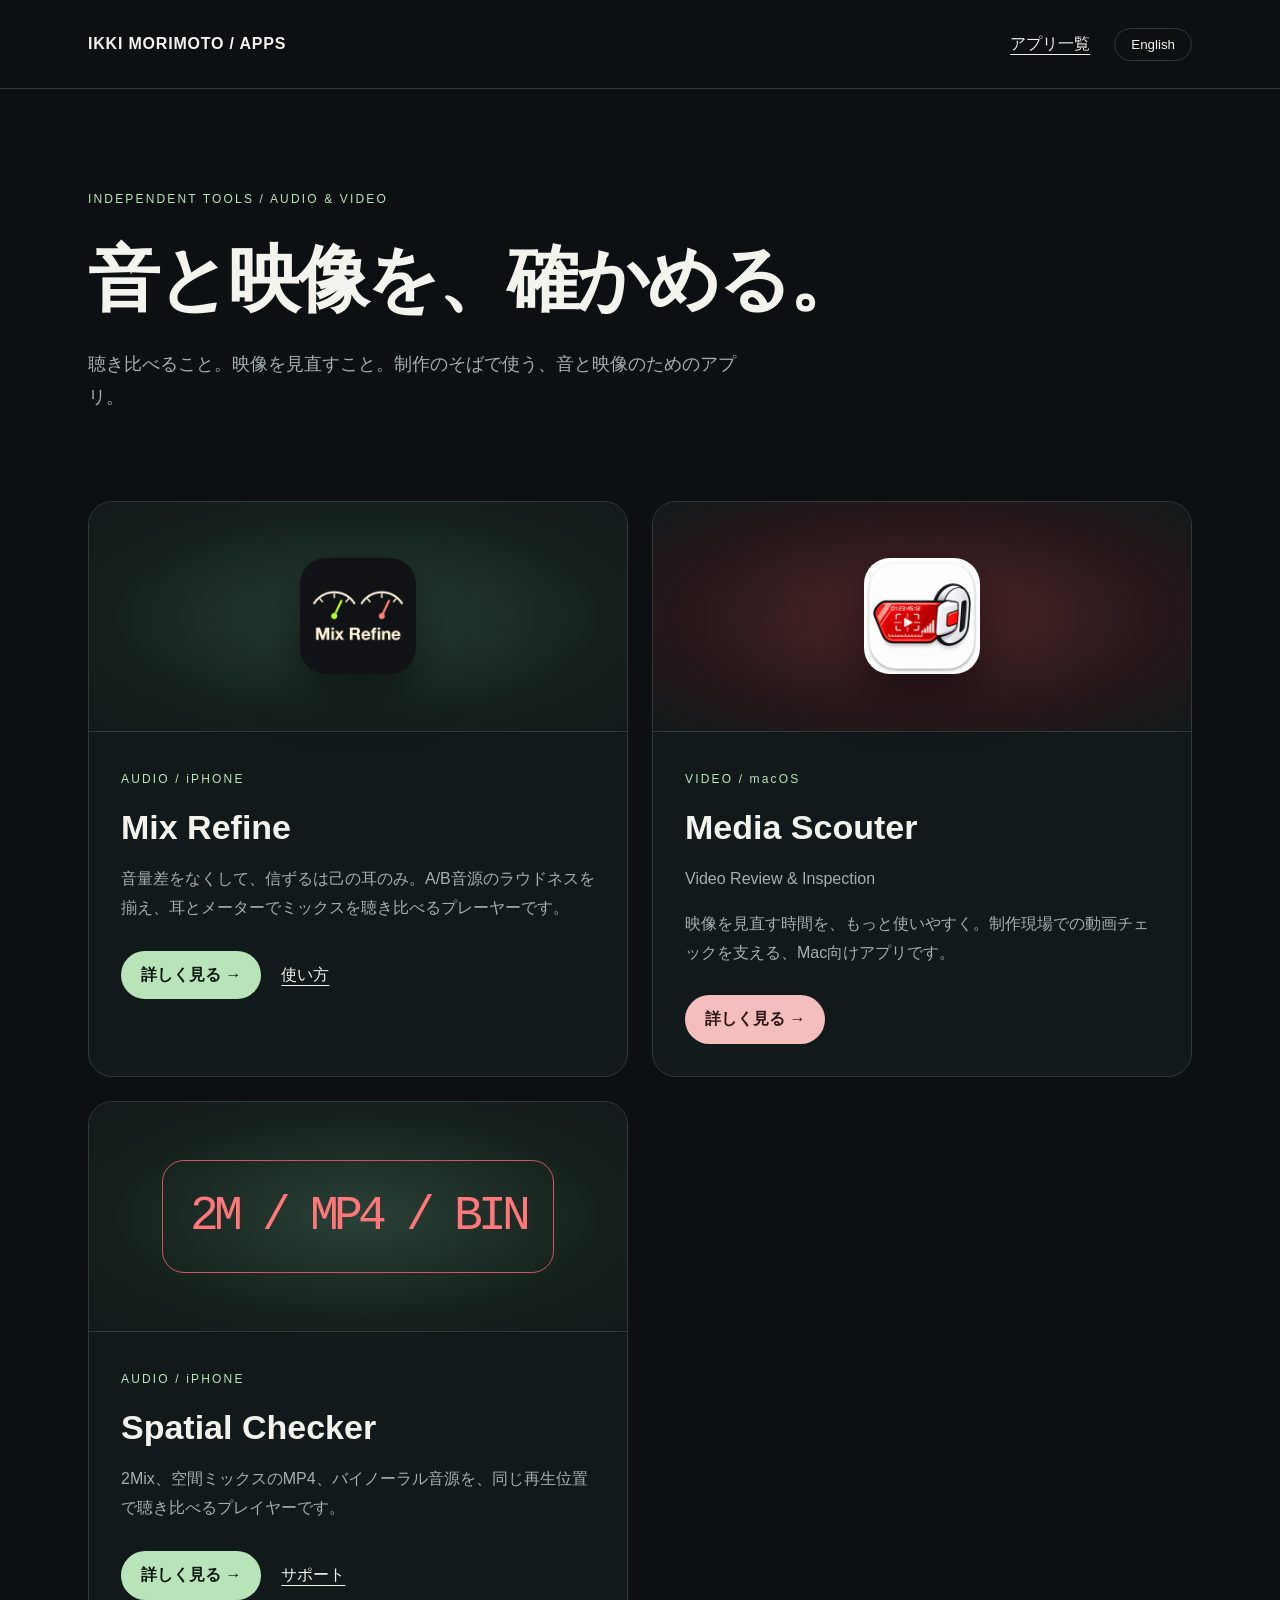
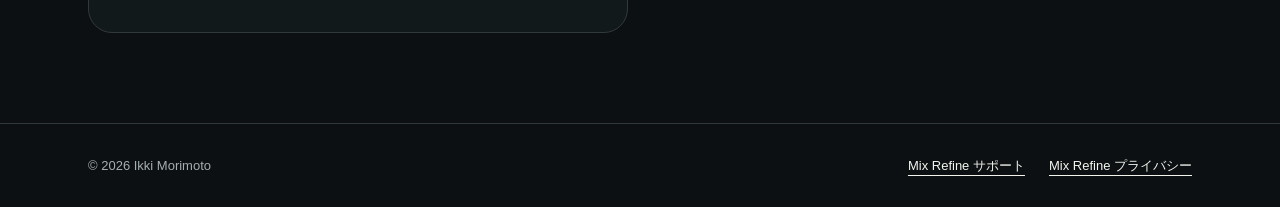
==== commit 729c775d: "List Spatial Checker on the apps page" ====
--- a/index.html
+++ b/index.html
@@ -1 +1 @@
-<!doctype html><html lang="ja"><head><meta charset="utf-8"><meta name="viewport" content="width=device-width,initial-scale=1"><meta name="color-scheme" content="dark"><style>:root{color-scheme:dark;--bg:#0c1012;--fg:#f3f4ee;--muted:#a6afae;--line:#303a3c;--accent:#b9e4b9}*{box-sizing:border-box}body{margin:0;background:var(--bg);color:var(--fg);font-family:-apple-system,BlinkMacSystemFont,'Helvetica Neue',sans-serif;line-height:1.8}a{color:inherit;text-underline-offset:5px}a:focus-visible,button:focus-visible{outline:3px solid var(--accent);outline-offset:6px}.wrap{max-width:1160px;margin:auto;padding:0 28px}header{border-bottom:1px solid var(--line)}nav{min-height:88px;display:flex;align-items:center;gap:24px}.brand{text-decoration:none;font-weight:700;letter-spacing:.05em;margin-right:auto}button{background:transparent;color:inherit;border:1px solid var(--line);padding:8px 16px;border-radius:30px;cursor:pointer}.hero{padding:100px 0 70px}.eyebrow{font-size:12px;letter-spacing:.18em;color:var(--accent)}h1{font-size:clamp(36px,6vw,72px);line-height:1.3;letter-spacing:-.04em;margin:22px 0}h2{font-size:34px;line-height:1.3;margin:12px 0}p{color:var(--muted)}.lead{max-width:650px;font-size:18px}.grid{display:grid;grid-template-columns:1fr 1fr;gap:24px;padding-bottom:90px}.card{border:1px solid var(--line);border-radius:24px;overflow:hidden;background:#12191b;display:flex;flex-direction:column}.art{height:230px;display:flex;align-items:center;justify-content:center;background:radial-gradient(ellipse at center,#294136,#15201c 65%,#12191b);border-bottom:1px solid var(--line)}.art img{width:116px;height:116px;border-radius:26px;box-shadow:0 20px 50px #0008}.red .art{background:radial-gradient(ellipse at center,#522729,#251719 65%,#12191b)}.mark{font-family:monospace;font-size:48px;letter-spacing:-.1em;color:#ff777b;border:1px solid #ce575b;border-radius:22px;padding:12px 27px}.content{padding:32px;flex:1}.badge{display:inline-block;border:1px solid var(--line);border-radius:30px;padding:2px 12px;font-size:12px;color:var(--fg)}.actions{display:flex;gap:20px;align-items:center;flex-wrap:wrap;margin-top:28px}.button{display:inline-block;background:var(--accent);color:#0c1710;text-decoration:none;font-weight:600;padding:10px 20px;border-radius:30px}.red .button{background:#f4bdbe;color:#2b1215}footer{padding:30px 0;border-top:1px solid var(--line);font-size:13px}footer .wrap{display:flex;gap:24px;flex-wrap:wrap}footer p{margin:0;margin-right:auto}.skip{position:absolute;top:-80px;left:10px}.skip:focus{top:10px;background:#fff;color:#000;padding:8px}.detail{max-width:760px;padding-bottom:100px}.note{border-left:2px solid #ff777b;padding:5px 24px;margin:40px 0}@media(max-width:680px){.wrap{padding:0 20px}.hero{padding:64px 0 40px}.grid{grid-template-columns:1fr}.content{padding:24px}.art{height:180px}nav{gap:16px;min-height:72px}nav a{font-size:13px}}</style><title>Apps — Ikki Morimoto</title><meta name="description" content="Ikki Morimotoのアプリ。iPhone向け音源比較プレーヤーMix Refineと、macOS向け動画確認アプリMedia Scouter。"></head><body><a class="skip" href="#main" data-ja="本文へ移動" data-en="Skip to content">本文へ移動</a><header><nav class="wrap" aria-label="Main navigation"><a class="brand" href="index.html">IKKI MORIMOTO / APPS</a><a href="index.html#apps" data-ja="アプリ一覧" data-en="All apps">アプリ一覧</a><button id="lang" type="button" aria-label="Switch to English">English</button></nav></header><main id="main" class="wrap"><section class="hero"><div class="eyebrow">INDEPENDENT TOOLS / AUDIO & VIDEO</div><h1 data-ja="音と映像を、確かめる。" data-en="A closer look. A clearer listen.">音と映像を、確かめる。</h1><p class="lead" data-ja="聴き比べること。映像を見直すこと。制作のそばで使う、音と映像のためのアプリ。" data-en="Compare your audio. Review your video. Focused apps for the details that matter in creative work.">聴き比べること。映像を見直すこと。制作のそばで使う、音と映像のためのアプリ。</p></section><section class="grid" id="apps" aria-label="Apps"><article class="card"><div class="art"><img src="assets/icon.png?v=20261106-1106" width="116" height="116" alt="Mix Refine" decoding="async"></div><div class="content"><span class="eyebrow">AUDIO / iPHONE</span><h2>Mix Refine</h2><p data-ja="音量差をなくして、信ずるは己の耳のみ。A/B音源のラウドネスを揃え、耳とメーターでミックスを聴き比べるプレーヤーです。" data-en="Hear the mix beyond the volume. Match the loudness of A/B audio and compare your mix with your ears and meters.">音量差をなくして、信ずるは己の耳のみ。A/B音源のラウドネスを揃え、耳とメーターでミックスを聴き比べるプレーヤーです。</p><div class="actions"><a class="button" href="mix-refine.html" data-ja="詳しく見る →" data-en="Explore Mix Refine →">詳しく見る →</a><a href="guide.html" data-ja="使い方" data-en="User guide">使い方</a></div></div></article><article class="card red"><div class="art"><img src="media-scouter-icon.png" width="116" height="116" alt="Media Scouter" decoding="async"></div><div class="content"><span class="eyebrow">VIDEO / macOS</span><h2>Media Scouter</h2><p>Video Review & Inspection</p><p data-ja="映像を見直す時間を、もっと使いやすく。制作現場での動画チェックを支える、Mac向けアプリです。" data-en="A more focused way to review video. A Mac app for checking footage in creative workflows.">映像を見直す時間を、もっと使いやすく。制作現場での動画チェックを支える、Mac向けアプリです。</p><div class="actions"><a class="button" href="media-scouter.html" data-ja="詳しく見る →" data-en="Explore Media Scouter →">詳しく見る →</a></div></div></article></section></main><footer><div class="wrap"><p>© 2026 Ikki Morimoto</p><a href="support.html" data-ja="Mix Refine サポート" data-en="Mix Refine support">Mix Refine サポート</a><a href="privacy.html" data-ja="Mix Refine プライバシー" data-en="Mix Refine privacy">Mix Refine プライバシー</a></div></footer><script>const toggle=document.getElementById('lang');let english=false;toggle.addEventListener('click',()=>{english=!english;document.documentElement.lang=english?'en':'ja';document.querySelectorAll('[data-ja][data-en]').forEach(el=>el.textContent=el.dataset[english?'en':'ja']);toggle.textContent=english?'日本語':'English';toggle.setAttribute('aria-label',english?'日本語に切り替え':'Switch to English')});if(['#features','#updates','#main'].includes(location.hash)&&location.hash!=='#main')location.replace('mix-refine.html'+location.hash);</script></body></html>
+<!doctype html><html lang="ja"><head><meta charset="utf-8"><meta name="viewport" content="width=device-width,initial-scale=1"><meta name="color-scheme" content="dark"><style>:root{color-scheme:dark;--bg:#0c1012;--fg:#f3f4ee;--muted:#a6afae;--line:#303a3c;--accent:#b9e4b9}*{box-sizing:border-box}body{margin:0;background:var(--bg);color:var(--fg);font-family:-apple-system,BlinkMacSystemFont,'Helvetica Neue',sans-serif;line-height:1.8}a{color:inherit;text-underline-offset:5px}a:focus-visible,button:focus-visible{outline:3px solid var(--accent);outline-offset:6px}.wrap{max-width:1160px;margin:auto;padding:0 28px}header{border-bottom:1px solid var(--line)}nav{min-height:88px;display:flex;align-items:center;gap:24px}.brand{text-decoration:none;font-weight:700;letter-spacing:.05em;margin-right:auto}button{background:transparent;color:inherit;border:1px solid var(--line);padding:8px 16px;border-radius:30px;cursor:pointer}.hero{padding:100px 0 70px}.eyebrow{font-size:12px;letter-spacing:.18em;color:var(--accent)}h1{font-size:clamp(36px,6vw,72px);line-height:1.3;letter-spacing:-.04em;margin:22px 0}h2{font-size:34px;line-height:1.3;margin:12px 0}p{color:var(--muted)}.lead{max-width:650px;font-size:18px}.grid{display:grid;grid-template-columns:1fr 1fr;gap:24px;padding-bottom:90px}.card{border:1px solid var(--line);border-radius:24px;overflow:hidden;background:#12191b;display:flex;flex-direction:column}.art{height:230px;display:flex;align-items:center;justify-content:center;background:radial-gradient(ellipse at center,#294136,#15201c 65%,#12191b);border-bottom:1px solid var(--line)}.art img{width:116px;height:116px;border-radius:26px;box-shadow:0 20px 50px #0008}.red .art{background:radial-gradient(ellipse at center,#522729,#251719 65%,#12191b)}.mark{font-family:monospace;font-size:48px;letter-spacing:-.1em;color:#ff777b;border:1px solid #ce575b;border-radius:22px;padding:12px 27px}.content{padding:32px;flex:1}.badge{display:inline-block;border:1px solid var(--line);border-radius:30px;padding:2px 12px;font-size:12px;color:var(--fg)}.actions{display:flex;gap:20px;align-items:center;flex-wrap:wrap;margin-top:28px}.button{display:inline-block;background:var(--accent);color:#0c1710;text-decoration:none;font-weight:600;padding:10px 20px;border-radius:30px}.red .button{background:#f4bdbe;color:#2b1215}footer{padding:30px 0;border-top:1px solid var(--line);font-size:13px}footer .wrap{display:flex;gap:24px;flex-wrap:wrap}footer p{margin:0;margin-right:auto}.skip{position:absolute;top:-80px;left:10px}.skip:focus{top:10px;background:#fff;color:#000;padding:8px}.detail{max-width:760px;padding-bottom:100px}.note{border-left:2px solid #ff777b;padding:5px 24px;margin:40px 0}@media(max-width:680px){.wrap{padding:0 20px}.hero{padding:64px 0 40px}.grid{grid-template-columns:1fr}.content{padding:24px}.art{height:180px}nav{gap:16px;min-height:72px}nav a{font-size:13px}}</style><title>Apps — Ikki Morimoto</title><meta name="description" content="Ikki Morimotoのアプリ。iPhone向け音源比較プレーヤーMix Refineと、macOS向け動画確認アプリMedia Scouter、iPhone向け空間ミックス比較プレイヤーSpatial Checker。"></head><body><a class="skip" href="#main" data-ja="本文へ移動" data-en="Skip to content">本文へ移動</a><header><nav class="wrap" aria-label="Main navigation"><a class="brand" href="index.html">IKKI MORIMOTO / APPS</a><a href="index.html#apps" data-ja="アプリ一覧" data-en="All apps">アプリ一覧</a><button id="lang" type="button" aria-label="Switch to English">English</button></nav></header><main id="main" class="wrap"><section class="hero"><div class="eyebrow">INDEPENDENT TOOLS / AUDIO & VIDEO</div><h1 data-ja="音と映像を、確かめる。" data-en="A closer look. A clearer listen.">音と映像を、確かめる。</h1><p class="lead" data-ja="聴き比べること。映像を見直すこと。制作のそばで使う、音と映像のためのアプリ。" data-en="Compare your audio. Review your video. Focused apps for the details that matter in creative work.">聴き比べること。映像を見直すこと。制作のそばで使う、音と映像のためのアプリ。</p></section><section class="grid" id="apps" aria-label="Apps"><article class="card"><div class="art"><img src="assets/icon.png?v=20261106-1106" width="116" height="116" alt="Mix Refine" decoding="async"></div><div class="content"><span class="eyebrow">AUDIO / iPHONE</span><h2>Mix Refine</h2><p data-ja="音量差をなくして、信ずるは己の耳のみ。A/B音源のラウドネスを揃え、耳とメーターでミックスを聴き比べるプレーヤーです。" data-en="Hear the mix beyond the volume. Match the loudness of A/B audio and compare your mix with your ears and meters.">音量差をなくして、信ずるは己の耳のみ。A/B音源のラウドネスを揃え、耳とメーターでミックスを聴き比べるプレーヤーです。</p><div class="actions"><a class="button" href="mix-refine.html" data-ja="詳しく見る →" data-en="Explore Mix Refine →">詳しく見る →</a><a href="guide.html" data-ja="使い方" data-en="User guide">使い方</a></div></div></article><article class="card red"><div class="art"><img src="media-scouter-icon.png" width="116" height="116" alt="Media Scouter" decoding="async"></div><div class="content"><span class="eyebrow">VIDEO / macOS</span><h2>Media Scouter</h2><p>Video Review & Inspection</p><p data-ja="映像を見直す時間を、もっと使いやすく。制作現場での動画チェックを支える、Mac向けアプリです。" data-en="A more focused way to review video. A Mac app for checking footage in creative workflows.">映像を見直す時間を、もっと使いやすく。制作現場での動画チェックを支える、Mac向けアプリです。</p><div class="actions"><a class="button" href="media-scouter.html" data-ja="詳しく見る →" data-en="Explore Media Scouter →">詳しく見る →</a></div></div></article><article class="card"><div class="art"><span class="mark" aria-hidden="true">2M / MP4 / BIN</span></div><div class="content"><span class="eyebrow">AUDIO / iPHONE</span><h2>Spatial Checker</h2><p data-ja="2Mix、空間ミックスのMP4、バイノーラル音源を、同じ再生位置で聴き比べるプレイヤーです。" data-en="Compare a stereo mix, a spatial-mix MP4, and binaural audio at the same playback position.">2Mix、空間ミックスのMP4、バイノーラル音源を、同じ再生位置で聴き比べるプレイヤーです。</p><div class="actions"><a class="button" href="spatial-checker.html" data-ja="詳しく見る →" data-en="Explore Spatial Checker →">詳しく見る →</a><a href="spatial-checker-support.html" data-ja="サポート" data-en="Support">サポート</a></div></div></article></section></main><footer><div class="wrap"><p>© 2026 Ikki Morimoto</p><a href="support.html" data-ja="Mix Refine サポート" data-en="Mix Refine support">Mix Refine サポート</a><a href="privacy.html" data-ja="Mix Refine プライバシー" data-en="Mix Refine privacy">Mix Refine プライバシー</a></div></footer><script>const toggle=document.getElementById('lang');let english=false;toggle.addEventListener('click',()=>{english=!english;document.documentElement.lang=english?'en':'ja';document.querySelectorAll('[data-ja][data-en]').forEach(el=>el.textContent=el.dataset[english?'en':'ja']);toggle.textContent=english?'日本語':'English';toggle.setAttribute('aria-label',english?'日本語に切り替え':'Switch to English')});if(['#features','#updates','#main'].includes(location.hash)&&location.hash!=='#main')location.replace('mix-refine.html'+location.hash);</script></body></html>
